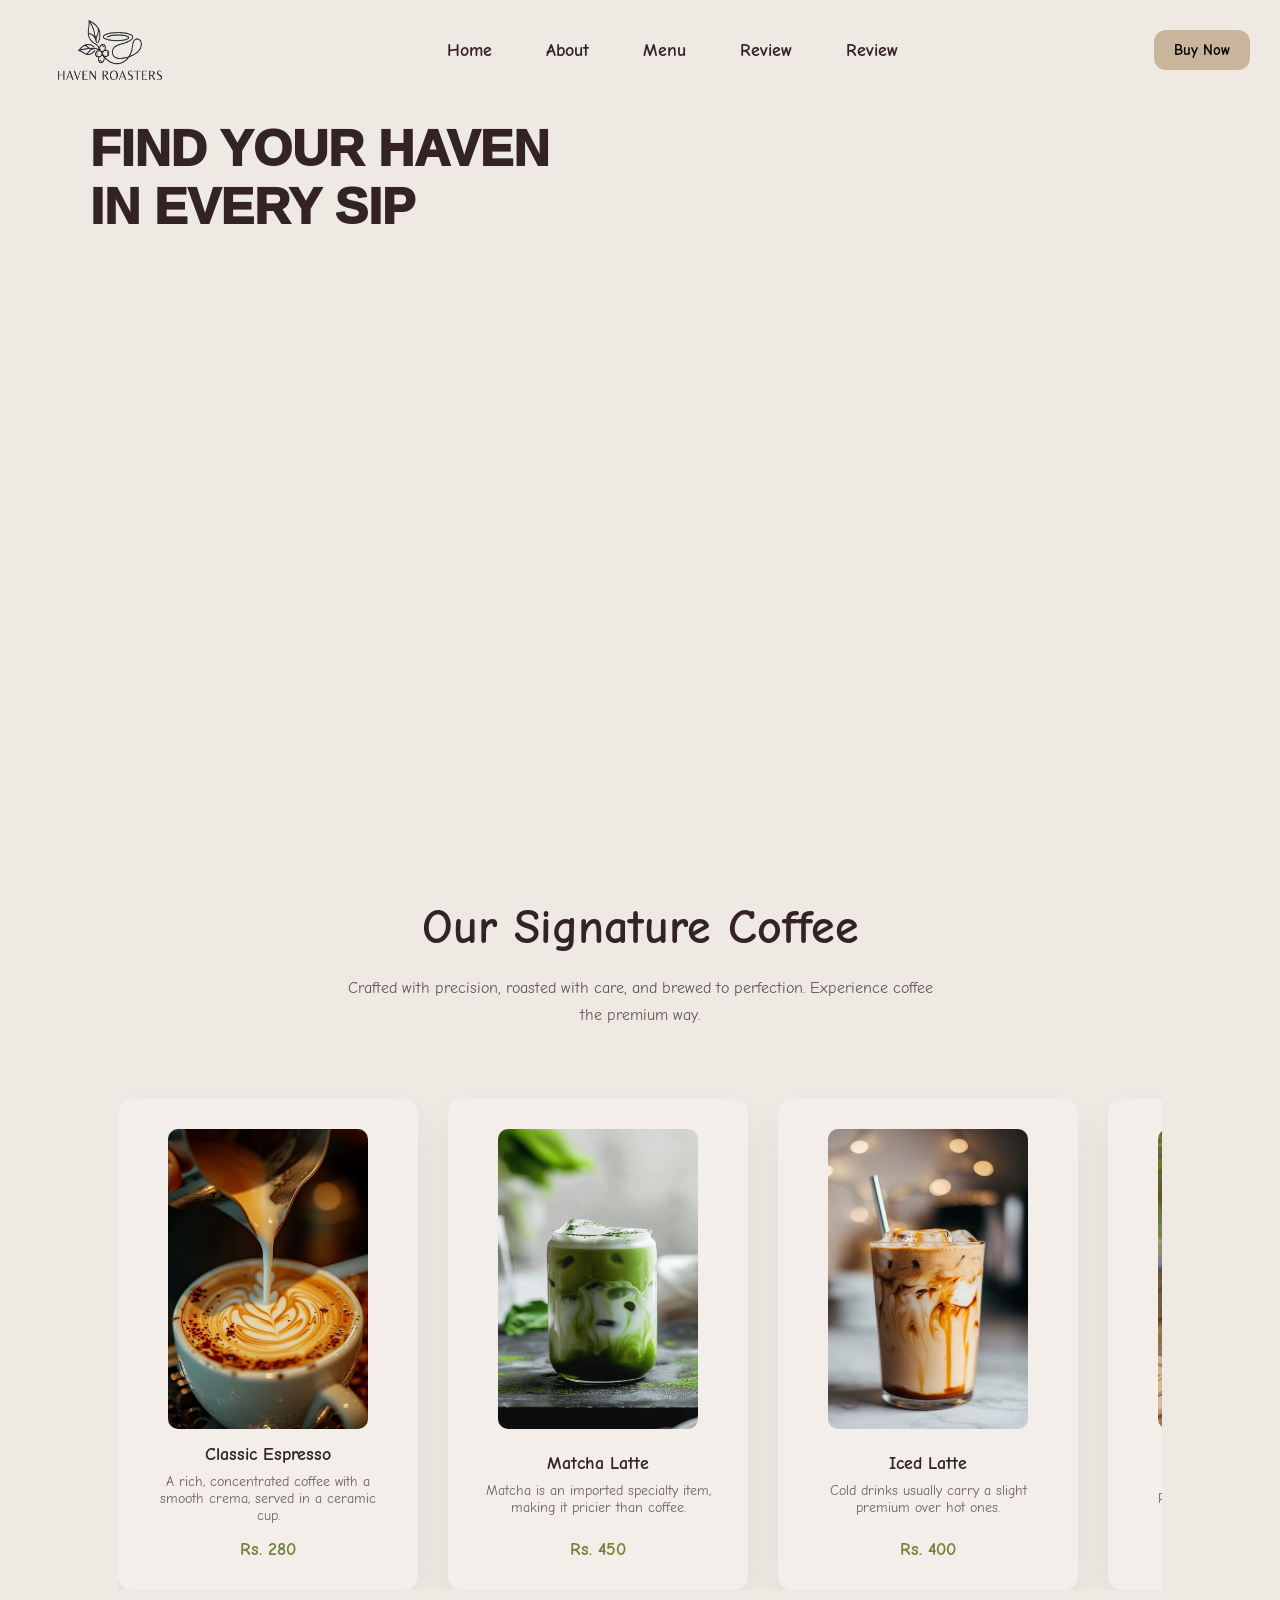
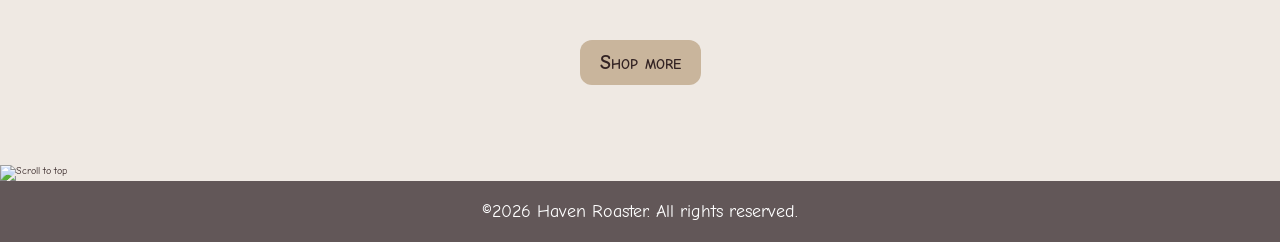
==== index.html @ 4657617d "changed" ====
<!doctype html>
<html lang="en">
  <head>
    <meta charset="UTF-8" />
    <meta name="viewport" content="width=device-width, initial-scale=1.0" />
    <title>Coffee</title>
    <link rel="icon" href="./assects/logo.png" type="image/x-icon" />
    <link rel="stylesheet" href="style.css" />
    <link rel="preconnect" href="https://fonts.googleapis.com" />
    <link rel="preconnect" href="https://fonts.gstatic.com" crossorigin />
    <link
      href="https://fonts.googleapis.com/css2?family=Comic+Neue:ital,wght@0,300;0,400;0,700;1,300;1,400;1,700&display=swap"
      rel="stylesheet"
    />
  </head>
  <body>
    <header>
      <nav class="nav-bar">
        <img
          src="./assects/logo-removebg-preview.png"
          alt="coffee"
          width="160px"
          height="100px"
          class="logo"
        />
        <div class="nav-items">
          <img src="./assects/close.png" width="20px" class="close" />
          <ul class="nav-item">
            <li><a href="#section-1">Home</a></li>
            <li><a href="#section-2">About</a></li>
            <li><a href="#section-3">Menu</a></li>
            <li><a href="#section-4">Review</a></li>
            <li><a href="#section-4">Review</a></li>
          </ul>
        </div>

        <img src="./assects/more.png" width="20px" class="ham" />
        <button class="book-now">Buy Now</button>
      </nav>  
    </header>
    <main>
      <section class="Hero" id="section-1">
        <div class="section-1-main">
          <div class="text">
            <p class="hero-text">FIND YOUR HAVEN</p>
            <p class="hero-text">IN EVERY SIP</p>
            <span></span>
          </div>
          <img
            class="image"
            src="./assects/Gemini_Generated_Image_3v888x3v888x3v88-removebg-preview.png"
            alt=""
          />
        </div>

        <div class="container">
          <div class="card">
            <h2 class="title">Registration</h2>
            <br />
            <form>
              <input
                type="text"
                placeholder="Enter your display name"
                class="input"
              />
              <input
                type="email"
                placeholder="Enter your email"
                class="input"
              />
              <input
                type="password"
                placeholder="Create password"
                class="input"
              />
              <input
                type="password"
                placeholder="Confirm password"
                class="input"
              />

              <label class="checkbox">
                <input type="checkbox" />
                <span>I accept all terms & conditions</span>
              </label>

              <button type="submit">Register Now</button>
            </form>
            <p class="login-text">Already have an account?</p>
            <br />
            <button type="button" class="login">Login now</button>
          </div>
          <div class="second-card">
            <h2 class="title">Login Form</h2>
            <br />
            <form>
              <input
                type="text"
                placeholder="Enter your email or User name "
                class="input"
              />
              <input type="password" placeholder="password" class="input" />
              <button type="submit" class="second-login">Login now</button>
            </form>
          </div>
        </div>
      </section>
      <section class="About" id="section-2">
        <div class="about-container"></div>
      </section>
      <section class="menu-section" id="section-3">
        <header class="menu-header">
          <h2>Our Signature Coffee</h2>
          <p>
            Crafted with precision, roasted with care, and brewed to perfection.
            Experience coffee the premium way.
          </p>
        </header>
        <div class="menu-carousel">
          <div class="menu-flex">
            <article class="menu-card">
              <img
                src="./assects/classic_expresso.jpg"
                alt=""
                class="Menu-photo"
              />
              <div class="menu-info">
                <h3>Classic Espresso</h3>
                <p>
                  A rich, concentrated coffee with a smooth crema, served in a
                  ceramic cup.
                </p>
              </div>
              <span class="price">Rs. 280</span>
            </article>
            <article class="menu-card">
              <img src="./assects/match_lattte.jpg" alt="" class="Menu-photo" />
              <div class="menu-info">
                <h3>Matcha Latte</h3>
                <p>
                  Matcha is an imported specialty item, making it pricier than
                  coffee.
                </p>
              </div>
              <span class="price">Rs. 450</span>
            </article>
            <article class="menu-card">
              <img src="./assects/iced_latte.jpg" alt="" class="Menu-photo" />
              <div class="menu-info">
                <h3>Iced Latte</h3>
                <p>Cold drinks usually carry a slight premium over hot ones.</p>
              </div>
              <span class="price">Rs. 400</span>
            </article>
            <article class="menu-card">
              <img src="./assects/nitrro.png" alt="" class="Menu-photo" />
              <div class="menu-info">
                <h3>Nitro Cold Brew</h3>
                <p>Rich, bold and perfectly balanced.</p>
              </div>
              <span class="price">Rs. 500</span>
            </article>
          </div>
          <div aria-hidden="true" class="menu-flex">
            <article class="menu-card">
              <img
                src="./assects/classic_expresso.jpg"
                alt=""
                class="Menu-photo"
              />
              <div class="menu-info">
                <h3>Classic Espresso</h3>
                <p>
                  A rich, concentrated coffee with a smooth crema, served in a
                  ceramic cup.
                </p>
              </div>
              <span class="price">Rs. 280</span>
            </article>
            <article class="menu-card">
              <img src="./assects/match_lattte.jpg" alt="" class="Menu-photo" />
              <div class="menu-info">
                <h3>Matcha Latte</h3>
                <p>
                  Matcha is an imported specialty item, making it pricier than
                  coffee.
                </p>
              </div>
              <span class="price">Rs. 450</span>
            </article>
            <article class="menu-card">
              <img src="./assects/iced_latte.jpg" alt="" class="Menu-photo" />
              <div class="menu-info">
                <h3>Iced Latte</h3>
                <p>Cold drinks usually carry a slight premium over hot ones.</p>
              </div>
              <span class="price">Rs. 400</span>
            </article>
            <article class="menu-card">
              <img src="./assects/nitrro.png" alt="" class="Menu-photo" />
              <div class="menu-info">
                <h3>Nitro Cold Brew</h3>
                <p>Rich, bold and perfectly balanced.</p>
              </div>
              <span class="price">Rs. 500</span>
            </article>
          </div>
        </div>
        <div class="menu-more-section">
          <button type="button">
            <a href="./menu.html" target="_blank">Shop more</a>
          </button>
        </div>
      </section>

      <section class="Review" id="section-4"></section>
    </main>
    <div class="scroll-to-top">
      <img src="./assects/arrow.png" alt="Scroll to top" />
    <footer>
      <p class="upto-date"></p>
    </footer>
    <!-- <div class="modal-root">  
        <div class="profile">
          <img src="./assects/user.png" alt="User_profile_picture" class="user_profile">
          <p class="User_id">Kshitiz Budha Magar</p>

        </div>

    </div> -->

    <script src="script.js"></script>
  </body>
</html>
---- style.css ----
:root {
  --primarybackground: #efe9e3;
  --secondaryElement: rgb(210, 180, 140);
  --natural: #708238;
  --typography: #332323;
  --button-background: #c9b59c;
  --button-color: black;
}

*,
*::after,
*::before {
  margin: 0;
  padding: 0;
  box-sizing: border-box;
  font-family: "Comic Neue", cursive;
}

html {
  font-size: 62.5%; /* 1rem = 10px */
  scroll-behavior: smooth;
}

body {
  background-color: var(--primarybackground);
  color: var(--typography);
}

.nav-bar {
  width: 100%;
  display: flex;
  position: fixed;
  top: 0;
  align-items: center;
  justify-content: space-between;
  padding: 0px clamp(2rem, 3vw, 3rem);
  z-index: 1000;
}

.nav-items {
  margin-right: 0;
  margin-left: 0;
}

.nav-item {
  display: flex;
  list-style: none;
  justify-content: space-evenly;
  gap: 5.4rem;
}

.nav-item a {
  color: var(--typography);
  text-decoration: none;
  font-size: large;
  font-weight: 600;
}

.nav-item a:hover {
  color: black;
}

.nav-bar button {
  padding: 1.1rem 2rem;
  border-radius: 12px;
  color: var(--button-color);
  background-color: var(--button-background);
  border-style: none;
  font-size: 1.5rem;
  font-weight: bolder;
  transition: transform 0.5s;
  cursor: pointer;
  &:hover {
    transform: scale(1.05);
  }
}

#section-1 {
  overflow: hidden;
  height: calc(100vh - 8rem);
  padding: 3rem;
  padding-top: 6rem;
}

.container {
  display: none;
  position: fixed;
  top: 0;
  left: 0;
  place-items: center;
  width: 100vw;
  height: 100vh;
  background: rgba(0, 0, 0, 0.4);
  backdrop-filter: blur(0.5rem);
  z-index: 2000;
}

.hidden {
  display: grid;
  animation: fadeIn 1s forwards;
}
.scrolled {
  background-color: #fbfafa45;
  box-shadow: 0 0.5rem 1rem rgba(0, 0, 0, 0.1);
}

@keyframes fadeIn {
  from {
    opacity: 0;
  }
  to {
    opacity: 1;
  }
}
.card,
.second-card {
  grid-area: 1 / 1;
  display: none;
  flex-direction: column;
  max-width: 42rem;
  min-width: 33rem;
  margin: auto;
  background: #fbfafa;
  padding: 3rem;
  border-radius: 1rem;
  box-shadow: 0 1rem 2.5rem rgba(0, 0, 0, 0.15);
}

.show {
  display: flex;
  animation: fadeIn 1s forwards;
}

.card form {
  display: flex;
  flex-direction: column;
}

form .input {
  width: 100%;
  padding: 1.4rem;
  margin-bottom: 1.5rem;
  border-radius: 0.6rem;
  border: 0.1rem solid #ccc;
  font-size: 1.4rem;
}

form .input:focus {
  outline: none;
  border-color: #0e3ecd;
}

.checkbox {
  display: flex;
  align-items: center;
  font-size: 1.4rem;
  margin-bottom: 2rem;
}

.card button {
  width: 100%;
  padding: 1.4rem;
  background: var(--button-background);
  color: var(--typography);
  border: none;
  font-weight: 800;
  border-radius: 0.6rem;
  font-size: large;
  cursor: pointer;
}

.second-login {
  width: 15rem;
  height: 4rem;
  border-radius: 0.5rem;
  background-color: var(--button-background);
  font-size: medium;
  font-weight: bold;
  border-style: none;
  display: flex;
  justify-content: center;
  align-items: center;
  cursor: pointer;
  margin: auto;
}

h2 {
  text-align: center;
  font-size: large;
}

.login-text {
  margin-top: 2rem;
  text-align: center;
  font-size: 1.4rem;
}

button:hover {
  background: #b69f83;
}

.close,
.ham {
  display: none;
}

.section-1-main {
  display: flex;
  justify-content: space-between;
  padding: clamp(2rem, 6vw, 6rem);
}

.hero-text {
  font-size: clamp(3rem, 8vw, 5rem);
  font-weight: 1000;
  font-family: Arial, Helvetica, sans-serif;
  color: var(--typography);
}

.image {
  filter: drop-shadow(0.4rem 0.4rem 0.5rem rgba(0, 0, 0, 0.5));
}

/* for mobile */

@media (max-width: 426px) {
  html {
    font-size: 50%;
  }
  .card,
  .second-card {
    min-width: 32rem;
  }

  .right-sidelogo button {
    width: 10rem;
    height: 3rem;
  }

  .nav-bar .logo {
    width: 10rem;
    height: 7rem;
  }
}

@media (max-width: 660px) {
  .nav-items {
    position: fixed;
    top: 0;
    right: -26rem;
    background-color: #aeaaaa;
    backdrop-filter: blur(1rem);
    height: 100vh;
    width: 25rem;
    transition: right 0.5s ease;
    z-index: 1000;
    box-shadow: -1rem 0 1rem rgba(0, 0, 0, 0.1);
    align-items: flex-start;
  }

  .nav-items.active {
    right: 0;
  }
  .nav-item {
    flex-direction: column;
    margin-top: 8rem;
    width: 100%;
  }

  .nav-item li {
    width: 100%;
    text-align: center;
  }

  .nav-item li:hover {
    background-color: #858181;
  }

  .nav-item a {
    display: flex;
    width: 100%;
    height: 5rem;
    justify-content: center;
    align-items: center;
  }

  .ham {
    display: block;
    cursor: pointer;
  }

  .close {
    display: block;
    cursor: pointer;
    position: absolute;
    top: 2.5rem;
    right: 2.5rem;
    width: 2rem;
  }
}

.menu-section {
  padding: 8rem clamp(2rem, 6vw, 6rem);
}

.menu-header {
  text-align: center;
  max-width: 60rem;
  margin: 0 auto 6rem auto;
}

.menu-header h2 {
  font-size: clamp(3rem, 5vw, 4.8rem);
  color: var(--typography);
  margin-bottom: 2rem;
}

.menu-header p {
  font-size: 1.6rem;
  line-height: 1.7;
  opacity: 0.75;
}
.menu-carousel {
  position: relative;
  overflow-x: auto;
  display: flex;
  position: relative;
  margin: 50px auto;
  width: 90%;
  padding: 1rem 0 0 0;
  &::-webkit-scrollbar {
    display: none;
  }
}
.menu-carousel:has(.menu-card:hover) .menu-flex {
  animation-play-state: paused;
}
.menu-flex {
  display: flex;
  animation: menuCardAnimation 7s linear infinite;
  justify-content: center;
  gap: 3rem;
  padding-right: 3rem;
}

.menu-card {
  background: #fbfafa45;
  padding: 3rem;
  max-width: 300px;
  min-width: 300px;
  border-radius: 14px;
  display: flex;
  flex: 0 0 auto;
  flex-direction: column;
  justify-content: space-between;
  align-items: center;
  transition: all 0.3s ease;
  box-shadow: 0 15px 35px rgba(0, 0, 0, 0.06);
}
.Menu-photo {
  width: 200px;
  max-height: 300px;
  border-radius: 10px;
  margin-bottom: 1.5rem;
}

.menu-card:hover {
  transform: translateY(-10px);
  box-shadow: 0 22px 45px rgba(0, 0, 0, 0.08);
}

@keyframes menuCardAnimation {
  from {
    transform: translate(0);
  }
  to {
    transform: translate(-100%);
  }
}
@media (max-width: 660px) {
  .menu-carousel {
    width: 100%;
    padding: 1rem;
  }
  .menu-flex {
    gap: 1.5rem;
    padding-right: 1.5rem;
  }
  .menu-card {
    max-width: 250px;
    min-width: 250px;
    padding: 2rem;
  }
}

.menu-info {
  text-align: center;
}
.menu-info h3 {
  font-size: 1.8rem;
  margin-bottom: 0.8rem;
}
.menu-info p {
  font-size: 1.4rem;
  opacity: 0.7;
  padding-bottom: 1.5rem;
}

.price {
  font-size: 1.8rem;
  font-weight: 700;
  color: var(--natural);
}
.menu-more-section {
  display: flex;
  justify-content: center;
}
.menu-more-section button {
  padding: 1.1rem 2rem;
  border-radius: 12px;
  background-color: var(--button-background);
  border-style: none;
  transition: transform 0.5s;
  cursor: pointer;
  &:hover {
    transform: scale(1.05);
  }
}
.menu-more-section button a {
  text-decoration: none;
  font-size: 2rem;
  font-variant: small-caps;
  font-weight: 900;
  color: var(--typography);
}

.profile {
  position: fixed;
  z-index: 2000;
  top: 0;
  right: 0;
  background-color: #aeaaaa;
  height: 100%;
  width: 200px;
}
.user_profile {
  width: 100px;
  height: 50px;
}
footer {
  background-color: #3e3133c9;
  padding: 2rem;
  text-align: center;
  color: white;
}
footer p {
  font-size: 1.8rem;
}
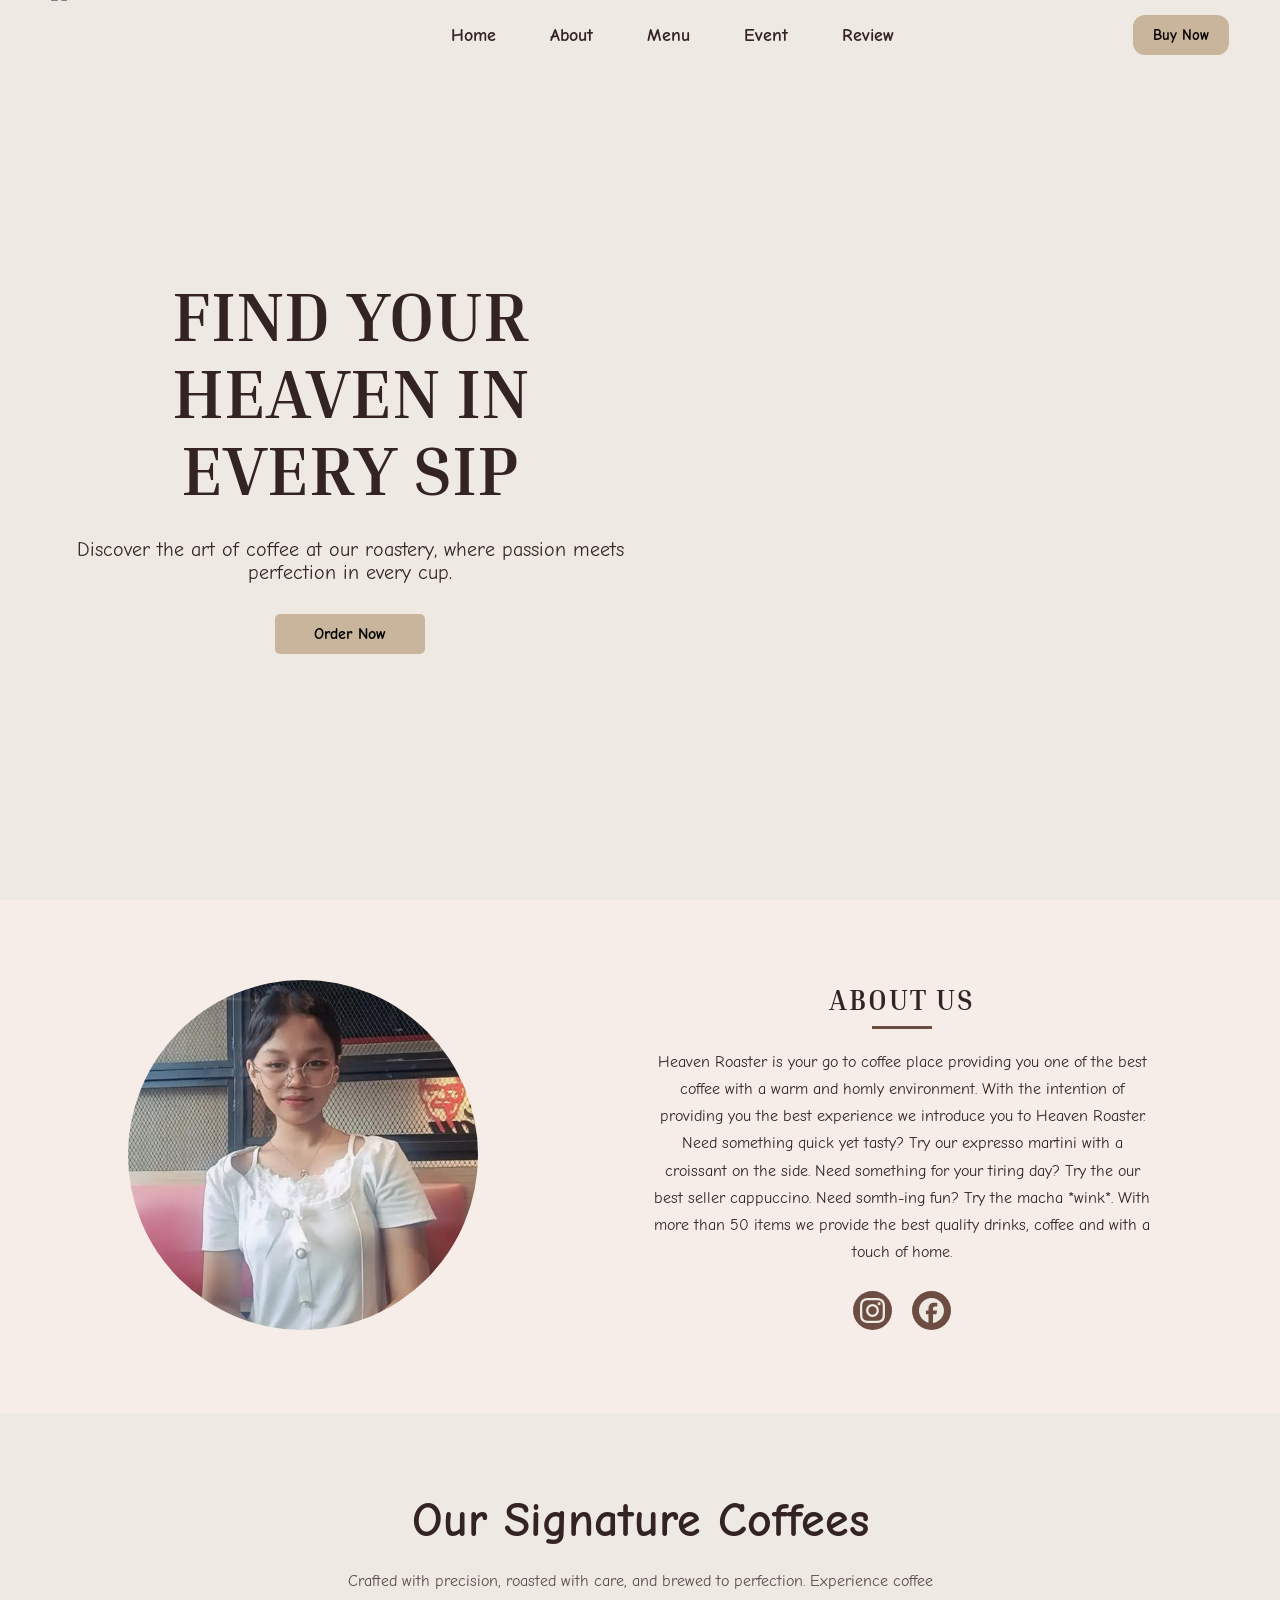
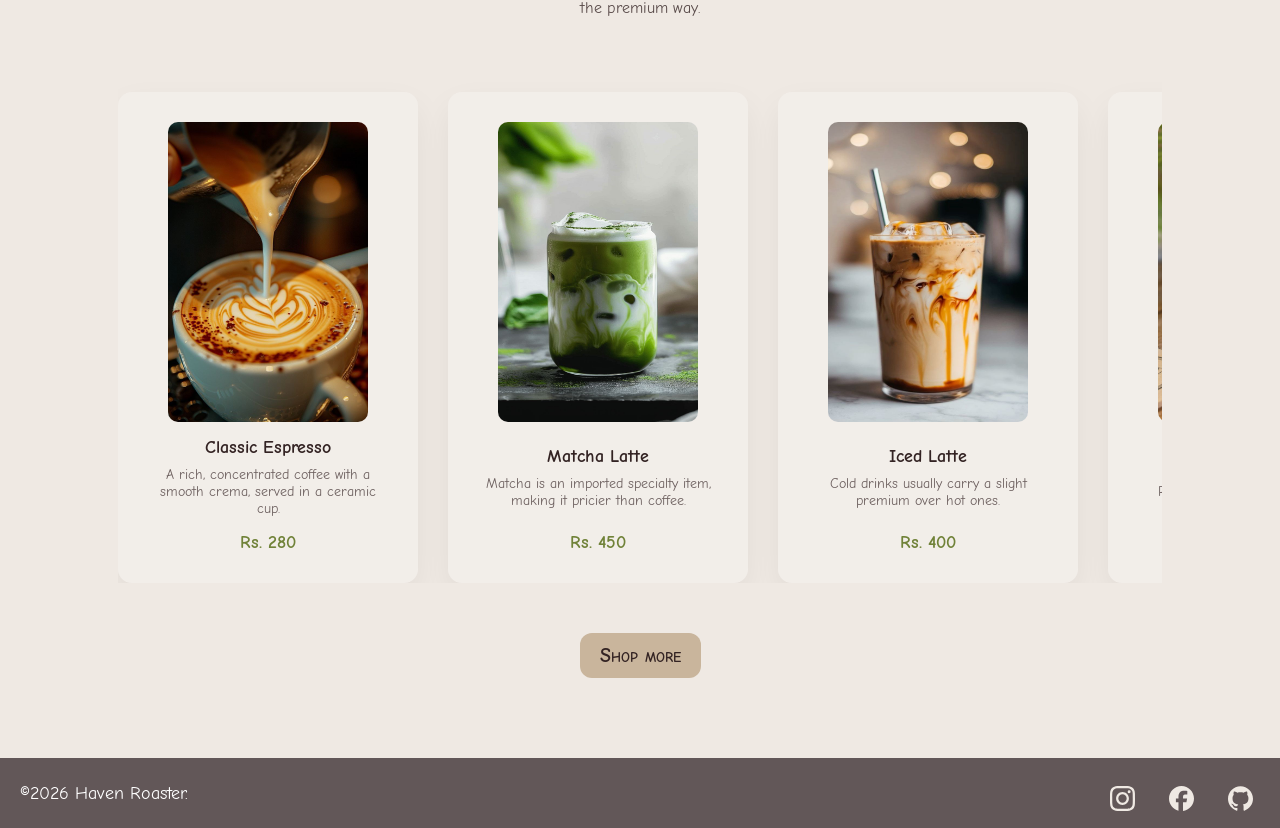
==== commit 8d62e626: "add about section" ====
--- a/index.html
+++ b/index.html
@@ -12,12 +12,18 @@
       href="https://fonts.googleapis.com/css2?family=Comic+Neue:ital,wght@0,300;0,400;0,700;1,300;1,400;1,700&display=swap"
       rel="stylesheet"
     />
+    <link rel="preconnect" href="https://fonts.googleapis.com" />
+    <link rel="preconnect" href="https://fonts.gstatic.com" crossorigin />
+    <link
+      href="https://fonts.googleapis.com/css2?family=Inria+Serif:ital,wght@0,300;0,400;0,700;1,300;1,400;1,700&display=swap"
+      rel="stylesheet"
+    />
   </head>
   <body>
     <header>
       <nav class="nav-bar">
         <img
-          src="./assects/logo-removebg-preview.png"
+          src="./assects/logobackgroundremove.png"
           alt="coffee"
           width="160px"
           height="100px"
@@ -29,88 +35,100 @@
             <li><a href="#section-1">Home</a></li>
             <li><a href="#section-2">About</a></li>
             <li><a href="#section-3">Menu</a></li>
-            <li><a href="#section-4">Review</a></li>
-            <li><a href="#section-4">Review</a></li>
+            <li><a href="#section-4">Event</a></li>
+            <li><a href="#section-5">Review</a></li>
           </ul>
         </div>
 
         <img src="./assects/more.png" width="20px" class="ham" />
         <button class="book-now">Buy Now</button>
-      </nav>  
+      </nav>
     </header>
     <main>
       <section class="Hero" id="section-1">
-        <div class="section-1-main">
-          <div class="text">
-            <p class="hero-text">FIND YOUR HAVEN</p>
-            <p class="hero-text">IN EVERY SIP</p>
-            <span></span>
-          </div>
+        <div class="text">
+          <h1 class="hero-text">FIND YOUR HEAVEN IN EVERY SIP</h1>
+          <span class="sub-text">
+            Discover the art of coffee at our roastery, where passion meets
+            perfection in every cup.
+          </span>
+          <button class="shop-now">Order Now</button>
+        </div>
+        <div class="images">
           <img
             class="image"
-            src="./assects/Gemini_Generated_Image_3v888x3v888x3v88-removebg-preview.png"
+            src="./assects/signature...-removebg-preview.png"
             alt=""
           />
         </div>
-
-        <div class="container">
-          <div class="card">
-            <h2 class="title">Registration</h2>
-            <br />
-            <form>
-              <input
-                type="text"
-                placeholder="Enter your display name"
-                class="input"
-              />
-              <input
-                type="email"
-                placeholder="Enter your email"
-                class="input"
-              />
-              <input
-                type="password"
-                placeholder="Create password"
-                class="input"
-              />
-              <input
-                type="password"
-                placeholder="Confirm password"
-                class="input"
-              />
-
-              <label class="checkbox">
-                <input type="checkbox" />
-                <span>I accept all terms & conditions</span>
-              </label>
-
-              <button type="submit">Register Now</button>
-            </form>
-            <p class="login-text">Already have an account?</p>
-            <br />
-            <button type="button" class="login">Login now</button>
-          </div>
-          <div class="second-card">
-            <h2 class="title">Login Form</h2>
-            <br />
-            <form>
-              <input
-                type="text"
-                placeholder="Enter your email or User name "
-                class="input"
-              />
-              <input type="password" placeholder="password" class="input" />
-              <button type="submit" class="second-login">Login now</button>
-            </form>
-          </div>
-        </div>
       </section>
       <section class="About" id="section-2">
-        <div class="about-container"></div>
+        <div class="about-container">
+          <div class="about-image">
+            <img src="assects/ceo.jpg" alt="People enjoying coffee" />
+          </div>
+
+          <div class="about-content">
+            <h2>ABOUT US</h2>
+            <span class="underline"></span>
+
+            <p>
+              Heaven Roaster is your go to coffee place providing you one of the
+              best coffee with a warm and homly environment. With the intention
+              of providing you the best experience we introduce you to Heaven
+              Roaster. Need something quick yet tasty? Try our expresso martini
+              with a croissant on the side. Need something for your tiring day?
+              Try the our best seller cappuccino. Need somth-ing fun? Try the
+              macha *wink*. With more than 50 items we provide the best quality
+              drinks, coffee and with a touch of home.
+            </p>
+
+            <div class="social-icons">
+              <a
+                class="social-tag"
+                href="https://www.instagram.com/_http.suni/"
+                target="_blank"
+                style="--svg-color: #fd1d1d"
+                data-tooltip="Instagram"
+              >
+                <svg
+                  class="social-svg"
+                  role="img"
+                  viewBox="0 0 24 24"
+                  xmlns="http://www.w3.org/2000/svg"
+                >
+                  <title>Instagram</title>
+                  <path
+                    d="M7.0301.084c-1.2768.0602-2.1487.264-2.911.5634-.7888.3075-1.4575.72-2.1228 1.3877-.6652.6677-1.075 1.3368-1.3802 2.127-.2954.7638-.4956 1.6365-.552 2.914-.0564 1.2775-.0689 1.6882-.0626 4.947.0062 3.2586.0206 3.6671.0825 4.9473.061 1.2765.264 2.1482.5635 2.9107.308.7889.72 1.4573 1.388 2.1228.6679.6655 1.3365 1.0743 2.1285 1.38.7632.295 1.6361.4961 2.9134.552 1.2773.056 1.6884.069 4.9462.0627 3.2578-.0062 3.668-.0207 4.9478-.0814 1.28-.0607 2.147-.2652 2.9098-.5633.7889-.3086 1.4578-.72 2.1228-1.3881.665-.6682 1.0745-1.3378 1.3795-2.1284.2957-.7632.4966-1.636.552-2.9124.056-1.2809.0692-1.6898.063-4.948-.0063-3.2583-.021-3.6668-.0817-4.9465-.0607-1.2797-.264-2.1487-.5633-2.9117-.3084-.7889-.72-1.4568-1.3876-2.1228C21.2982 1.33 20.628.9208 19.8378.6165 19.074.321 18.2017.1197 16.9244.0645 15.6471.0093 15.236-.005 11.977.0014 8.718.0076 8.31.0215 7.0301.0839m.1402 21.6932c-1.17-.0509-1.8053-.2453-2.2287-.408-.5606-.216-.96-.4771-1.3819-.895-.422-.4178-.6811-.8186-.9-1.378-.1644-.4234-.3624-1.058-.4171-2.228-.0595-1.2645-.072-1.6442-.079-4.848-.007-3.2037.0053-3.583.0607-4.848.05-1.169.2456-1.805.408-2.2282.216-.5613.4762-.96.895-1.3816.4188-.4217.8184-.6814 1.3783-.9003.423-.1651 1.0575-.3614 2.227-.4171 1.2655-.06 1.6447-.072 4.848-.079 3.2033-.007 3.5835.005 4.8495.0608 1.169.0508 1.8053.2445 2.228.408.5608.216.96.4754 1.3816.895.4217.4194.6816.8176.9005 1.3787.1653.4217.3617 1.056.4169 2.2263.0602 1.2655.0739 1.645.0796 4.848.0058 3.203-.0055 3.5834-.061 4.848-.051 1.17-.245 1.8055-.408 2.2294-.216.5604-.4763.96-.8954 1.3814-.419.4215-.8181.6811-1.3783.9-.4224.1649-1.0577.3617-2.2262.4174-1.2656.0595-1.6448.072-4.8493.079-3.2045.007-3.5825-.006-4.848-.0608M16.953 5.5864A1.44 1.44 0 1 0 18.39 4.144a1.44 1.44 0 0 0-1.437 1.4424M5.8385 12.012c.0067 3.4032 2.7706 6.1557 6.173 6.1493 3.4026-.0065 6.157-2.7701 6.1506-6.1733-.0065-3.4032-2.771-6.1565-6.174-6.1498-3.403.0067-6.156 2.771-6.1496 6.1738M8 12.0077a4 4 0 1 1 4.008 3.9921A3.9996 3.9996 0 0 1 8 12.0077"
+                  />
+                </svg>
+              </a>
+              <a
+                class="social-tag"
+                href="https://www.facebook.com/romit.pantha/"
+                target="_blank"
+                style="--svg-color: #1877f2"
+                data-tooltip="Facebook"
+              >
+                <svg
+                  class="social-svg"
+                  role="img"
+                  viewBox="0 0 24 24"
+                  xmlns="http://www.w3.org/2000/svg"
+                >
+                  <title>Facebook</title>
+                  <path
+                    d="M9.101 23.691v-7.98H6.627v-3.667h2.474v-1.58c0-4.085 1.848-5.978 5.858-5.978.401 0 .955.042 1.468.103a8.68 8.68 0 0 1 1.141.195v3.325a8.623 8.623 0 0 0-.653-.036 26.805 26.805 0 0 0-.733-.009c-.707 0-1.259.096-1.675.309a1.686 1.686 0 0 0-.679.622c-.258.42-.374.995-.374 1.752v1.297h3.919l-.386 2.103-.287 1.564h-3.246v8.245C19.396 23.238 24 18.179 24 12.044c0-6.627-5.373-12-12-12s-12 5.373-12 12c0 5.628 3.874 10.35 9.101 11.647Z"
+                  />
+                </svg>
+              </a>
+            </div>
+          </div>
+        </div>
       </section>
       <section class="menu-section" id="section-3">
         <header class="menu-header">
-          <h2>Our Signature Coffee</h2>
+          <h2>Our Signature Coffees</h2>
           <p>
             Crafted with precision, roasted with care, and brewed to perfection.
             Experience coffee the premium way.
@@ -160,6 +178,20 @@
               </div>
               <span class="price">Rs. 500</span>
             </article>
+            <article class="menu-card">
+              <img
+                src="./assects/Hazelnut_Latte.jpg"
+                alt=""
+                class="Menu-photo"
+              />
+              <div class="menu-info">
+                <h3>Hazelnut Latte</h3>
+                <p>
+                  A creamy and indulgent coffee drink with a hint of hazelnut.
+                </p>
+              </div>
+              <span class="price">Rs. 320</span>
+            </article>
           </div>
           <div aria-hidden="true" class="menu-flex">
             <article class="menu-card">
@@ -204,31 +236,222 @@
               </div>
               <span class="price">Rs. 500</span>
             </article>
+            <article class="menu-card">
+              <img
+                src="./assects/Hazelnut_Latte.jpg"
+                alt=""
+                class="Menu-photo"
+              />
+              <div class="menu-info">
+                <h3>Hazelnut Latte</h3>
+                <p>
+                  A creamy and indulgent coffee drink with a hint of hazelnut.
+                </p>
+              </div>
+              <span class="price">Rs. 320</span>
+            </article>
           </div>
         </div>
         <div class="menu-more-section">
-          <button type="button">
-            <a href="./menu.html" target="_blank">Shop more</a>
-          </button>
+          <a href="./menu.html" target="_blank">Shop more</a>
         </div>
       </section>
-
-      <section class="Review" id="section-4"></section>
+      <section class="Event" id="section-4"></section>
+      <!-- <section class="Review" id="section-5">
+        <div class="review-left">
+          <div class="review-text">
+            <p>What Our Customers Say About Us</p>
+          </div>
+        </div>
+        <div class="review-right">
+          <div class="review-card">
+            <img src="./assects/user1.jpg" alt="" class="review-photo" />
+            <div class="review-info">
+              <p class="review-name" style="grid-area: name;">John Rai</p>
+              <p class="review-date" style="grid-area: date;">Review Date: Mar 2026</p>
+              <p class="review-comment" style="grid-area: comment;">
+                "The best coffee I've ever had! The aroma and flavor are
+                exceptional. Highly recommend!"
+              </p>
+            </div>
+          </div>
+          <div class="review-card">
+            <img src="./assects/user2.jpg" alt="" class="review-photo" />
+            <div class="review-info">
+              <p class="review-name" style="grid-area: name;">Daniel Rai</p>
+              <p class="review-date" style="grid-area: date;">Review Date: Mar 2026</p>
+              <p class="review-comment" style="grid-area: comment;">
+                "A cozy atmosphere and delicious coffee. The staff is friendly and
+                the service is top-notch."
+              </p>
+            </div>
+          </div>
+          <div class="review-card">
+            <img src="./assects/Americano.jpg" alt="" class="review-photo" />
+            <div class="review-info">
+              <p class="review-name" style="grid-area: name;">Spandan Rai</p>
+              <p class="review-date" style="grid-area: date;">Review Date: Mar 2026</p>
+              <p class="review-comment" style="grid-area: comment;">
+                "I love their specialty drinks! The Matcha Latte is my absolute
+                favorite. Can't wait to try more!"
+              </p>
+            </div>
+          </div>
+          <div class="review-card">
+            <img src="./assects/user4.jpg" alt="" class="review-photo" />
+            <div class="review-info">
+              <p class="review-name" style="grid-area: name;">Satyarth Rai</p>
+              <p class="review-date" style="grid-area: date;">Review Date: Mar 2026</p>
+              <p class="review-comment" style="grid-area: comment;">
+                "The quality of their coffee is unmatched. Every cup is a
+                delightful experience. Highly recommend to all coffee lovers!"
+              </p>
+            </div>
+          </div>
+          <div class="review-card">
+            <img src="./assects/user4.jpg" alt="" class="review-photo" />
+            <div class="review-info">
+              <p class="review-name" style="grid-area: name;">Satyarth Rai</p>
+              <p class="review-date" style="grid-area: date;">Review Date: Mar 2026</p>
+              <p class="review-comment" style="grid-area: comment;">
+                "The quality of their coffee is unmatched. Every cup is a
+                delightful experience. Highly recommend to all coffee lovers!"
+              </p>
+            </div>
+          </div>
+          <div class="review-card">
+            <img src="./assects/user4.jpg" alt="" class="review-photo" />
+            <div class="review-info">
+              <p class="review-name" style="grid-area: name;">Satyarth Rai</p>
+              <p class="review-date" style="grid-area: date;">Review Date: Mar 2026</p>
+              <p class="review-comment" style="grid-area: comment;">
+                "The quality of their coffee is unmatched. Every cup is a
+                delightful experience. Highly recommend to all coffee lovers!"
+              </p>
+            </div>
+          </div>
+        </div>
+      </section> -->
     </main>
     <div class="scroll-to-top">
-      <img src="./assects/arrow.png" alt="Scroll to top" />
+      <img src="./assects/up-arrow.png" alt="Scroll to top" />
+    </div>
     <footer>
       <p class="upto-date"></p>
+      <div class="social-media">
+        <a
+          class="social-tag"
+          href="https://www.instagram.com/kshitizbudhamagar/"
+          target="_blank"
+          style="--svg-color: #fd1d1d"
+          data-tooltip="Instagram"
+        >
+          <svg
+            role="img"
+            viewBox="0 0 24 24"
+            xmlns="http://www.w3.org/2000/svg"
+          >
+            <title>Instagram</title>
+            <path
+              d="M7.0301.084c-1.2768.0602-2.1487.264-2.911.5634-.7888.3075-1.4575.72-2.1228 1.3877-.6652.6677-1.075 1.3368-1.3802 2.127-.2954.7638-.4956 1.6365-.552 2.914-.0564 1.2775-.0689 1.6882-.0626 4.947.0062 3.2586.0206 3.6671.0825 4.9473.061 1.2765.264 2.1482.5635 2.9107.308.7889.72 1.4573 1.388 2.1228.6679.6655 1.3365 1.0743 2.1285 1.38.7632.295 1.6361.4961 2.9134.552 1.2773.056 1.6884.069 4.9462.0627 3.2578-.0062 3.668-.0207 4.9478-.0814 1.28-.0607 2.147-.2652 2.9098-.5633.7889-.3086 1.4578-.72 2.1228-1.3881.665-.6682 1.0745-1.3378 1.3795-2.1284.2957-.7632.4966-1.636.552-2.9124.056-1.2809.0692-1.6898.063-4.948-.0063-3.2583-.021-3.6668-.0817-4.9465-.0607-1.2797-.264-2.1487-.5633-2.9117-.3084-.7889-.72-1.4568-1.3876-2.1228C21.2982 1.33 20.628.9208 19.8378.6165 19.074.321 18.2017.1197 16.9244.0645 15.6471.0093 15.236-.005 11.977.0014 8.718.0076 8.31.0215 7.0301.0839m.1402 21.6932c-1.17-.0509-1.8053-.2453-2.2287-.408-.5606-.216-.96-.4771-1.3819-.895-.422-.4178-.6811-.8186-.9-1.378-.1644-.4234-.3624-1.058-.4171-2.228-.0595-1.2645-.072-1.6442-.079-4.848-.007-3.2037.0053-3.583.0607-4.848.05-1.169.2456-1.805.408-2.2282.216-.5613.4762-.96.895-1.3816.4188-.4217.8184-.6814 1.3783-.9003.423-.1651 1.0575-.3614 2.227-.4171 1.2655-.06 1.6447-.072 4.848-.079 3.2033-.007 3.5835.005 4.8495.0608 1.169.0508 1.8053.2445 2.228.408.5608.216.96.4754 1.3816.895.4217.4194.6816.8176.9005 1.3787.1653.4217.3617 1.056.4169 2.2263.0602 1.2655.0739 1.645.0796 4.848.0058 3.203-.0055 3.5834-.061 4.848-.051 1.17-.245 1.8055-.408 2.2294-.216.5604-.4763.96-.8954 1.3814-.419.4215-.8181.6811-1.3783.9-.4224.1649-1.0577.3617-2.2262.4174-1.2656.0595-1.6448.072-4.8493.079-3.2045.007-3.5825-.006-4.848-.0608M16.953 5.5864A1.44 1.44 0 1 0 18.39 4.144a1.44 1.44 0 0 0-1.437 1.4424M5.8385 12.012c.0067 3.4032 2.7706 6.1557 6.173 6.1493 3.4026-.0065 6.157-2.7701 6.1506-6.1733-.0065-3.4032-2.771-6.1565-6.174-6.1498-3.403.0067-6.156 2.771-6.1496 6.1738M8 12.0077a4 4 0 1 1 4.008 3.9921A3.9996 3.9996 0 0 1 8 12.0077"
+            />
+          </svg>
+        </a>
+        <a
+          class="social-tag"
+          href="https://www.facebook.com/kshitiz.budha.magar.2025/"
+          target="_blank"
+          style="--svg-color: #1877f2"
+          data-tooltip="Facebook"
+        >
+          <svg
+            role="img"
+            viewBox="0 0 24 24"
+            xmlns="http://www.w3.org/2000/svg"
+          >
+            <title>Facebook</title>
+            <path
+              d="M9.101 23.691v-7.98H6.627v-3.667h2.474v-1.58c0-4.085 1.848-5.978 5.858-5.978.401 0 .955.042 1.468.103a8.68 8.68 0 0 1 1.141.195v3.325a8.623 8.623 0 0 0-.653-.036 26.805 26.805 0 0 0-.733-.009c-.707 0-1.259.096-1.675.309a1.686 1.686 0 0 0-.679.622c-.258.42-.374.995-.374 1.752v1.297h3.919l-.386 2.103-.287 1.564h-3.246v8.245C19.396 23.238 24 18.179 24 12.044c0-6.627-5.373-12-12-12s-12 5.373-12 12c0 5.628 3.874 10.35 9.101 11.647Z"
+            />
+          </svg>
+        </a>
+        <a
+          class="social-tag"
+          href="https://github.com/XItizmgr"
+          target="_blank"
+          style="--svg-color: #181717"
+          data-tooltip="GitHub"
+        >
+          <svg
+            role="img"
+            viewBox="0 0 24 24"
+            xmlns="http://www.w3.org/2000/svg"
+          >
+            <title>GitHub</title>
+            <path
+              d="M12 .297c-6.63 0-12 5.373-12 12 0 5.303 3.438 9.8 8.205 11.385.6.113.82-.258.82-.577 0-.285-.01-1.04-.015-2.04-3.338.724-4.042-1.61-4.042-1.61C4.422 18.07 3.633 17.7 3.633 17.7c-1.087-.744.084-.729.084-.729 1.205.084 1.838 1.236 1.838 1.236 1.07 1.835 2.809 1.305 3.495.998.108-.776.417-1.305.76-1.605-2.665-.3-5.466-1.332-5.466-5.93 0-1.31.465-2.38 1.235-3.22-.135-.303-.54-1.523.105-3.176 0 0 1.005-.322 3.3 1.23.96-.267 1.98-.399 3-.405 1.02.006 2.04.138 3 .405 2.28-1.552 3.285-1.23 3.285-1.23.645 1.653.24 2.873.12 3.176.765.84 1.23 1.91 1.23 3.22 0 4.61-2.805 5.625-5.475 5.92.42.36.81 1.096.81 2.22 0 1.606-.015 2.896-.015 3.286 0 .315.21.69.825.57C20.565 22.092 24 17.592 24 12.297c0-6.627-5.373-12-12-12"
+            />
+          </svg>
+        </a>
+      </div>
     </footer>
-    <!-- <div class="modal-root">  
-        <div class="profile">
-          <img src="./assects/user.png" alt="User_profile_picture" class="user_profile">
-          <p class="User_id">Kshitiz Budha Magar</p>
-
-        </div>
-
-    </div> -->
-
+    <div class="overlay">
+      <div class="container">
+        <div class="card">
+          <h2 class="title">Registration</h2>
+          <br />
+          <form>
+            <input
+              type="text"
+              placeholder="Enter your display name"
+              class="input"
+              id="user-name"
+            />
+            <input
+              type="email"
+              placeholder="Enter your email"
+              class="input"
+              id="email"
+            />
+            <input
+              type="password"
+              placeholder="Create password"
+              class="input"
+              id="password"
+            />
+            <input
+              type="password"
+              placeholder="Confirm password"
+              class="input"
+              id="confirm-password"
+            />
+
+            <label class="checkbox">
+              <input type="checkbox" class="Checking" />
+              <span>I accept all terms & conditions</span>
+            </label>
+
+            <button type="submit" class="Register">Register Now</button>
+          </form>
+          <p class="login-text">Already have an account?</p>
+          <br />
+          <button type="button" class="login">Login now</button>
+        </div>
+        <div class="second-card">
+          <h2 class="title">Login Form</h2>
+          <br />
+          <form>
+            <input
+              type="text"
+              placeholder="Enter your email or User name "
+              class="login-input"
+            />
+            <input type="password" placeholder="password" class="login-input" />
+            <button type="submit" class="second-login">Login now</button>
+          </form>
+        </div>
+      </div>
+    </div>
     <script src="script.js"></script>
   </body>
 </html>
--- a/style.css
+++ b/style.css
@@ -17,8 +17,8 @@
 }
 
 html {
-  font-size: 62.5%; /* 1rem = 10px */
-  scroll-behavior: smooth;
+  font-size: 62.5%;
+  scroll-behavior: smooth !important;
 }
 
 body {
@@ -28,12 +28,15 @@
 
 .nav-bar {
   width: 100%;
+  height: 7rem;
   display: flex;
   position: fixed;
   top: 0;
   align-items: center;
   justify-content: space-between;
-  padding: 0px clamp(2rem, 3vw, 3rem);
+  padding: 0 clamp(2rem, 4vw, 6rem);
+  backdrop-filter: blur(10px);
+  background-color: var(--primarybackground);
   z-index: 1000;
 }
 
@@ -51,15 +54,32 @@
 
 .nav-item a {
   color: var(--typography);
-  text-decoration: none;
+  position: relative;
   font-size: large;
   font-weight: 600;
+  transition: 0.3s ease;
+  text-decoration: none;
+}
+.nav-item a::after {
+  content: "";
+  position: absolute;
+  width: 100%;
+  height: 2px;
+  background-color: var(--typography);
+  left: 0;
+  bottom: -4px;
+  transform: scaleX(0);
+  transform-origin: center;
+  transition: transform 0.3s ease;
+}
+.nav-item a:hover::after {
+  transform: scaleX(1);
 }
 
 .nav-item a:hover {
   color: black;
-}
-
+  transition: all 0.3s ease;
+}
 .nav-bar button {
   padding: 1.1rem 2rem;
   border-radius: 12px;
@@ -74,14 +94,179 @@
     transform: scale(1.05);
   }
 }
-
+section {
+  /* min-height: 100vh; */
+  scroll-margin-top: 7rem;
+}
 #section-1 {
+  height: 100vh;
+  display: flex;
+  flex-direction: column;
+  padding: clamp(2rem, 6vw, 6rem);
+}
+.text {
+  display: flex;
+  flex-direction: column;
+  padding: 10rem 0 7rem 0;
+  gap: 3rem;
+}
+
+.hero-text {
+  font-size: clamp(4rem, 6vw, 7rem);
+  font-weight: 900;
+  line-height: 1.1;
+  font-family: "Inria Serif", serif;
+  color: var(--typography);
+  text-align: center;
+  animation: fadeup 1s ease-out forwards;
+}
+.sub-text {
+  font-size: clamp(1.4rem, 3vw, 2rem);
+  font-weight: 500;
+  color: var(--typography);
+  text-align: center;
+  animation: fadeup 1s ease-out forwards;
+}
+.shop-now {
+  width: 15rem;
+  height: 4rem;
+  border-radius: 0.5rem;
+  background-color: var(--button-background);
+  font-size: medium;
+  font-weight: bold;
+  border-style: none;
+  display: flex;
+  justify-content: center;
+  align-items: center;
+  cursor: pointer;
+  margin: auto;
+  animation: shopfadein 1s ease-out forwards;
+}
+@keyframes shopfadein {
+  from {
+    opacity: 0;
+    transform: translatex(-50px);
+  }
+  to {
+    opacity: 1;
+    transform: translatex(0);
+  }
+}
+.images {
+  position: relative;
+  width: 100%;
   overflow: hidden;
-  height: calc(100vh - 8rem);
-  padding: 3rem;
-  padding-top: 6rem;
-}
-
+  height: 100%;
+  animation: imagefadein 1s ease-out forwards;
+}
+.image {
+  filter: drop-shadow(-4rem 0.8rem 0.7rem rgba(0, 0, 0, 0.5));
+  width: 420px;
+  max-width: 800px;
+  height: auto;
+  position: absolute;
+  top: 50%;
+  left: 53%;
+  transform: translate(-50%, -50%);
+}
+
+/* For laptop screen */
+@media (min-width: 425px) {
+  #section-1 {
+    display: grid;
+    grid-template-columns: repeat(2, 1fr);
+    align-items: center;
+  }
+  .image {
+    width: 100%;
+    max-width: 650px;
+  }
+}
+
+@keyframes fadeup {
+  from {
+    opacity: 0;
+    transform: translateY(-20px);
+  }
+  to {
+    opacity: 1;
+    transform: translateY(0);
+  }
+}
+@keyframes imagefadein {
+  from {
+    opacity: 0;
+    transform: translatex(20px);
+  }
+  to {
+    opacity: 1;
+    transform: translatex(0);
+  }
+}
+/* about section */
+.About {
+  padding: 80px 10%;
+  background: #f6ede9;
+}
+
+.about-container {
+  display: flex;
+  align-items: center;
+  justify-content: space-between;
+  gap: 60px;
+}
+.about-image img {
+  width: 350px;
+  height: 350px;
+  object-fit: cover;
+  border-radius: 50%;
+}
+.about-content {
+  max-width: 500px;
+  text-align: center;
+}
+
+.about-content h2 {
+  font-size: 28px;
+  letter-spacing: 2px;
+  margin-bottom: 10px;
+  font-family: "Inria Serif", serif;
+  font-weight: bold;
+}
+.underline {
+  display: block;
+  width: 60px;
+  height: 3px;
+  background: #6d4c41;
+  margin: 10px auto 20px;
+}
+.about-content p {
+  color: var(--typography);
+  line-height: 1.7;
+  font-size: 16px;
+  margin-bottom: 25px;
+}
+.social-icons {
+  display: flex;
+  justify-content: center;
+  gap: 20px;
+}
+.social-icons .social-tag {
+  background-color: #6d4c41;
+}
+
+/* mobile in about */
+@media (max-width: 768px) {
+  .about-container {
+    flex-direction: column;
+    text-align: center;
+  }
+
+  .about-image img {
+    width: 250px;
+    height: 250px;
+  }
+}
 .container {
   display: none;
   position: fixed;
@@ -202,23 +387,6 @@
 .close,
 .ham {
   display: none;
-}
-
-.section-1-main {
-  display: flex;
-  justify-content: space-between;
-  padding: clamp(2rem, 6vw, 6rem);
-}
-
-.hero-text {
-  font-size: clamp(3rem, 8vw, 5rem);
-  font-weight: 1000;
-  font-family: Arial, Helvetica, sans-serif;
-  color: var(--typography);
-}
-
-.image {
-  filter: drop-shadow(0.4rem 0.4rem 0.5rem rgba(0, 0, 0, 0.5));
 }
 
 /* for mobile */
@@ -318,7 +486,7 @@
 .menu-header p {
   font-size: 1.6rem;
   line-height: 1.7;
-  opacity: 0.75;
+  opacity: 0.8;
 }
 .menu-carousel {
   position: relative;
@@ -356,6 +524,7 @@
   align-items: center;
   transition: all 0.3s ease;
   box-shadow: 0 15px 35px rgba(0, 0, 0, 0.06);
+  cursor: pointer;
 }
 .Menu-photo {
   width: 200px;
@@ -415,7 +584,12 @@
   display: flex;
   justify-content: center;
 }
-.menu-more-section button {
+.menu-more-section a {
+  text-decoration: none;
+  font-size: 2rem;
+  font-variant: small-caps;
+  font-weight: 900;
+  color: var(--typography);
   padding: 1.1rem 2rem;
   border-radius: 12px;
   background-color: var(--button-background);
@@ -426,33 +600,149 @@
     transform: scale(1.05);
   }
 }
-.menu-more-section button a {
-  text-decoration: none;
-  font-size: 2rem;
-  font-variant: small-caps;
-  font-weight: 900;
-  color: var(--typography);
-}
-
-.profile {
-  position: fixed;
-  z-index: 2000;
-  top: 0;
-  right: 0;
-  background-color: #aeaaaa;
-  height: 100%;
-  width: 200px;
-}
-.user_profile {
-  width: 100px;
-  height: 50px;
+.shop-more-section a:hover {
+  transform: scale(1.05);
 }
 footer {
   background-color: #3e3133c9;
   padding: 2rem;
   text-align: center;
   color: white;
+  height: 7rem;
+  display: flex;
+  align-items: center;
+  justify-content: space-between;
 }
 footer p {
   font-size: 1.8rem;
 }
+
+.scroll-to-top {
+  position: fixed;
+  bottom: 6rem;
+  right: 2rem;
+  color: var(--typography);
+  border: none;
+  padding: 1rem;
+  border-radius: 50%;
+  font-size: 1.5rem;
+  cursor: pointer;
+  display: none;
+}
+
+.scroll-to-top img {
+  width: 20px;
+  height: 20px;
+}
+
+footer .social-media {
+  display: flex;
+  justify-content: center;
+  gap: 2rem;
+  margin-top: 1rem;
+}
+.social-tag {
+  padding: 0.7rem;
+  border-radius: 50%;
+  display: grid;
+  place-items: center;
+  background-color: transparent;
+  position: relative;
+}
+.social-tag:hover {
+  background-color: var(--svg-color);
+  transition: background-color 0.3s ease;
+}
+.social-tag svg {
+  width: 25px;
+  height: 25px;
+}
+.social-tag svg {
+  fill: var(--primarybackground);
+}
+.social-tag::after {
+  content: attr(data-tooltip);
+  position: absolute;
+  top: -2.7rem;
+  padding: 0.3rem 0.6rem;
+  border-radius: 0.5rem;
+  font-size: 1.3rem;
+  color: white;
+  text-decoration: none;
+  box-shadow: 0 5px 10px rgba(0, 0, 0, 0.08);
+  font-weight: bold;
+  background-color: var(--svg-color);
+  opacity: 0;
+  visibility: hidden;
+  transform: translateY(30px) rotate(20deg);
+  transition: 200ms ease;
+}
+
+.social-tag:hover::after {
+  transform: translateY(0px) rotate(0);
+  opacity: 1;
+  visibility: visible;
+}
+
+#section-5 {
+  display: grid;
+  padding: clamp(2rem, 6vw, 6rem);
+  grid-template-columns: repeat(2, 1fr);
+  align-items: center;
+}
+.review-right {
+  display: grid;
+  gap: 3rem;
+}
+.review-text {
+  max-width: 50rem;
+  height: 30rem;
+  font-size: 4rem;
+  border: 2px solid var(--natural);
+  text-align: center;
+  display: flex;
+  justify-content: center;
+  align-items: center;
+}
+.review-text p {
+  font-weight: 500;
+  color: var(--typography);
+}
+.review-card {
+  width: 100%;
+  max-width: 300px;
+  height: 40rem;
+  background-color: var(--button-background);
+  border-radius: 1rem;
+  display: flex;
+  flex-direction: column;
+  justify-content: center;
+  align-items: center;
+  padding: 2rem;
+  grid-area: 1/1;
+}
+.review-name {
+  font-size: 1.8rem;
+  font-weight: 700;
+  color: var(--natural);
+}
+.review-date {
+  font-size: 1.4rem;
+  opacity: 0.7;
+  margin-bottom: 1.5rem;
+}
+.review-card img {
+  width: 200px;
+  height: 250px;
+  border-radius: 10px;
+  margin-bottom: 1.5rem;
+}
+.review-info {
+  display: grid;
+  justify-items: center;
+  grid-template-columns: 1fr 1fr;
+  grid-template-rows: repeat(2, 30px);
+  grid-template-areas:
+    "name date"
+    "comment comment";
+}
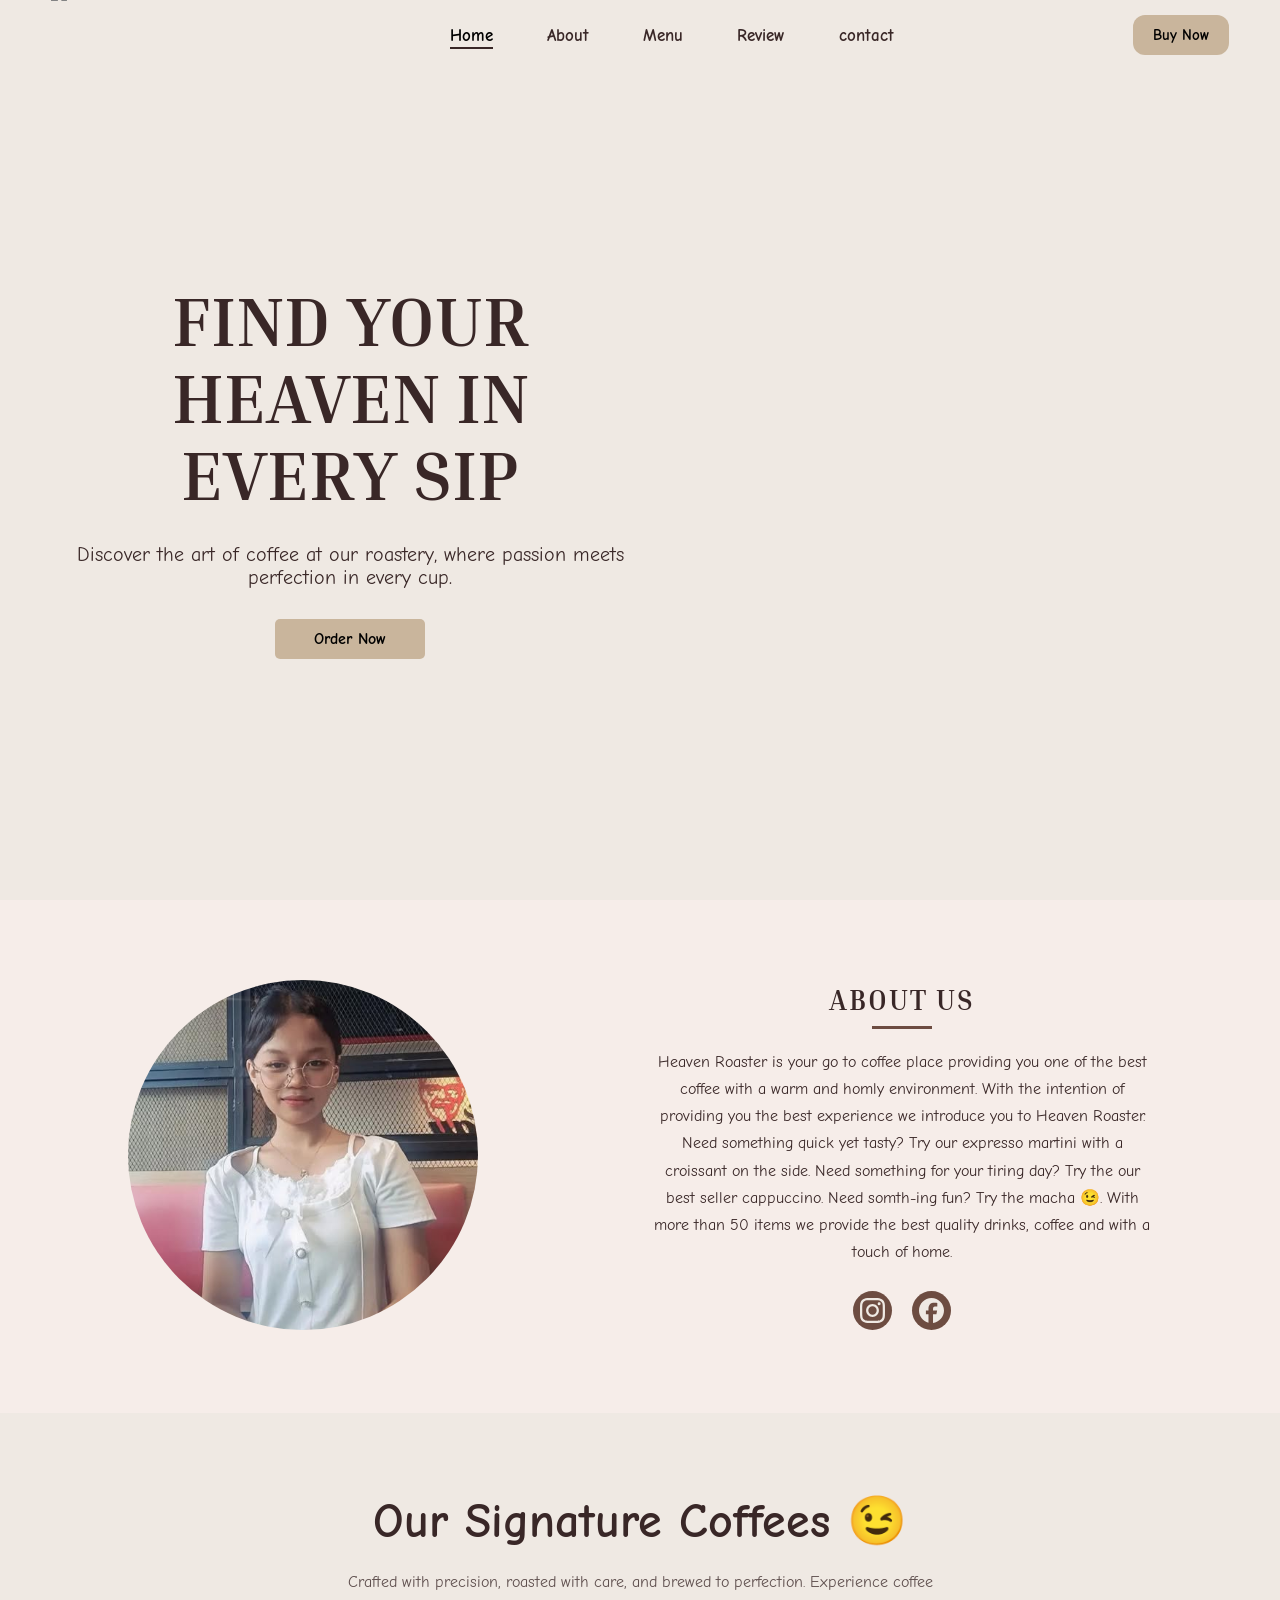
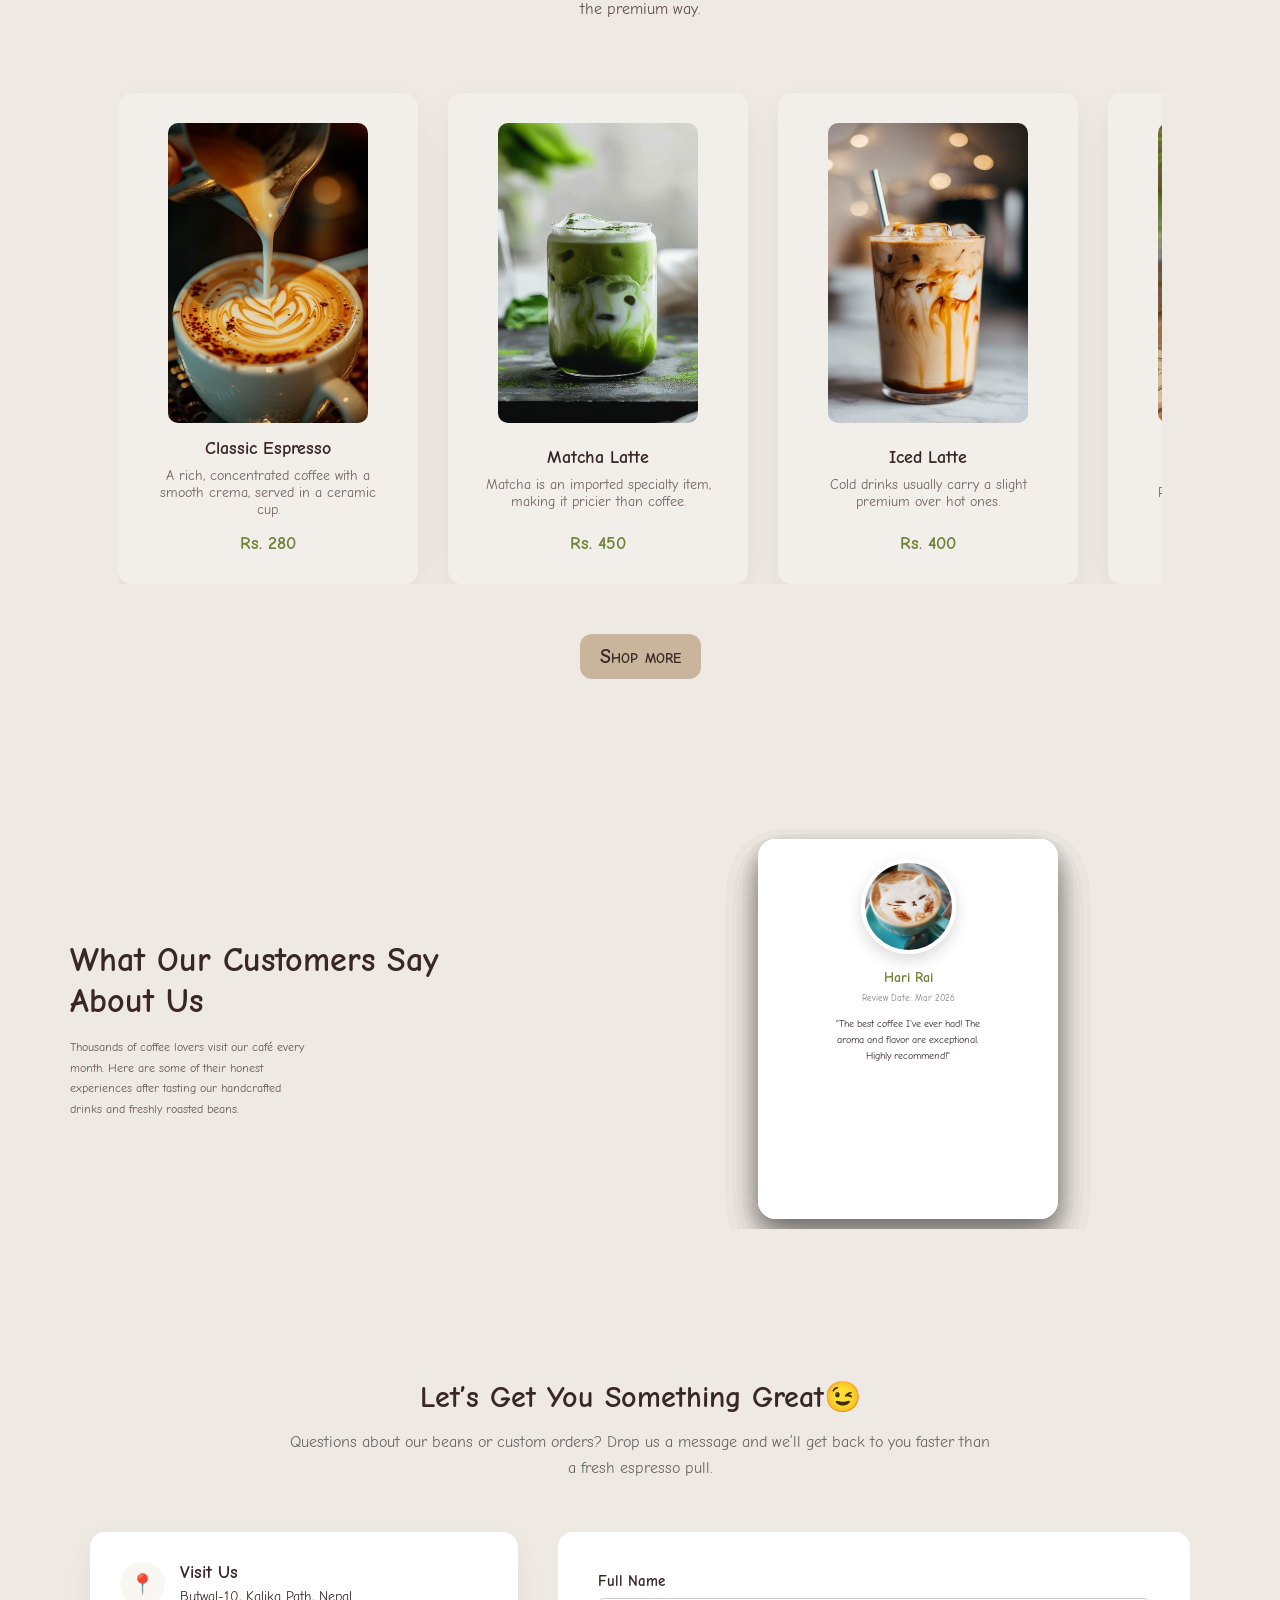
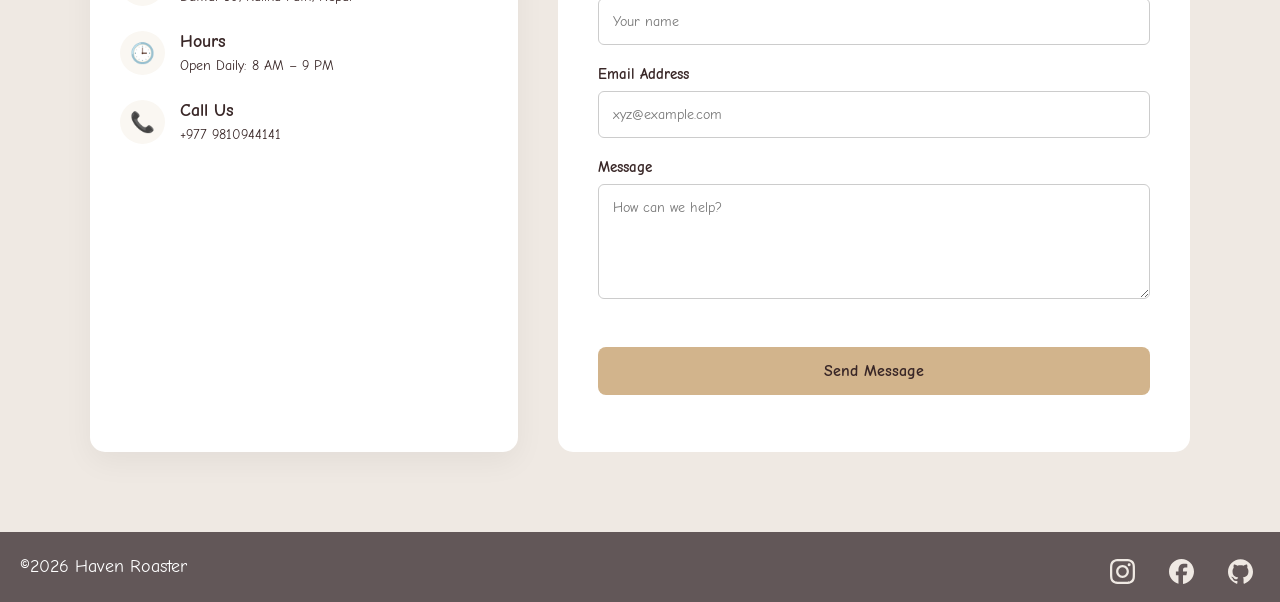
==== commit 097cebdb: "add contact section" ====
--- a/index.html
+++ b/index.html
@@ -3,7 +3,7 @@
   <head>
     <meta charset="UTF-8" />
     <meta name="viewport" content="width=device-width, initial-scale=1.0" />
-    <title>Coffee</title>
+    <title>Heaven Roaster</title>
     <link rel="icon" href="./assects/logo.png" type="image/x-icon" />
     <link rel="stylesheet" href="style.css" />
     <link rel="preconnect" href="https://fonts.googleapis.com" />
@@ -32,11 +32,11 @@
         <div class="nav-items">
           <img src="./assects/close.png" width="20px" class="close" />
           <ul class="nav-item">
-            <li><a href="#section-1">Home</a></li>
-            <li><a href="#section-2">About</a></li>
-            <li><a href="#section-3">Menu</a></li>
-            <li><a href="#section-4">Event</a></li>
-            <li><a href="#section-5">Review</a></li>
+            <li><a href="#section-1" class="nav-link">Home</a></li>
+            <li><a href="#section-2" class="nav-link">About</a></li>
+            <li><a href="#section-3" class="nav-link">Menu</a></li>
+            <li><a href="#section-4" class="nav-link">Review</a></li>
+            <li><a href="#section-5" class="nav-link">contact</a></li>
           </ul>
         </div>
 
@@ -79,7 +79,7 @@
               Roaster. Need something quick yet tasty? Try our expresso martini
               with a croissant on the side. Need something for your tiring day?
               Try the our best seller cappuccino. Need somth-ing fun? Try the
-              macha *wink*. With more than 50 items we provide the best quality
+              macha 😉. With more than 50 items we provide the best quality
               drinks, coffee and with a touch of home.
             </p>
 
@@ -128,7 +128,7 @@
       </section>
       <section class="menu-section" id="section-3">
         <header class="menu-header">
-          <h2>Our Signature Coffees</h2>
+          <h2>Our Signature Coffees 😉</h2>
           <p>
             Crafted with precision, roasted with care, and brewed to perfection.
             Experience coffee the premium way.
@@ -253,181 +253,318 @@
           </div>
         </div>
         <div class="menu-more-section">
-          <a href="./menu.html" target="_blank">Shop more</a>
+          <a href="./menu.html" >Shop more</a>
         </div>
       </section>
-      <section class="Event" id="section-4"></section>
-      <!-- <section class="Review" id="section-5">
+
+      <section class="Review" id="section-4">
         <div class="review-left">
           <div class="review-text">
             <p>What Our Customers Say About Us</p>
-          </div>
-        </div>
-        <div class="review-right">
-          <div class="review-card">
-            <img src="./assects/user1.jpg" alt="" class="review-photo" />
-            <div class="review-info">
-              <p class="review-name" style="grid-area: name;">John Rai</p>
-              <p class="review-date" style="grid-area: date;">Review Date: Mar 2026</p>
-              <p class="review-comment" style="grid-area: comment;">
-                "The best coffee I've ever had! The aroma and flavor are
-                exceptional. Highly recommend!"
-              </p>
+
+            <p class="review-subtext">
+              Thousands of coffee lovers visit our café every month. Here are
+              some of their honest experiences after tasting our handcrafted
+              drinks and freshly roasted beans.
+            </p>
+          </div>
+        </div>
+        <div class="container-list">
+          <div class="review-right">
+            <article class="review-card review-card1">
+              <img
+                src="./assects/cappucchino.jpg"
+                alt=""
+                class="review-photo"
+              />
+              <div class="review-info">
+                <p class="review-name" style="grid-area: name">Hari Rai</p>
+                <p class="review-date" style="grid-area: date">
+                  Review Date: Mar 2026
+                </p>
+                <p class="review-comment" style="grid-area: comment">
+                  "The best coffee I've ever had! The aroma and flavor are
+                  exceptional. Highly recommend!"
+                </p>
+              </div>
+            </article>
+            <article class="review-card review-card2">
+              <img
+                src="./assects/cappucchino.jpg"
+                alt=""
+                class="review-photo"
+              />
+              <div class="review-info">
+                <p class="review-name" style="grid-area: name">Hari Rai</p>
+                <p class="review-date" style="grid-area: date">
+                  Review Date: Mar 2026
+                </p>
+                <p class="review-comment" style="grid-area: comment">
+                  "The best coffee I've ever had! The aroma and flavor are
+                  exceptional. Highly recommend!"
+                </p>
+              </div>
+            </article>
+            <article class="review-card review-card3">
+              <img
+                src="./assects/cappucchino.jpg"
+                alt=""
+                class="review-photo"
+              />
+              <div class="review-info">
+                <p class="review-name" style="grid-area: name">Hari Rai</p>
+                <p class="review-date" style="grid-area: date">
+                  Review Date: Mar 2026
+                </p>
+                <p class="review-comment" style="grid-area: comment">
+                  "The best coffee I've ever had! The aroma and flavor are
+                  exceptional. Highly recommend!"
+                </p>
+              </div>
+            </article>
+            <article class="review-card review-card4">
+              <img
+                src="./assects/cappucchino.jpg"
+                alt=""
+                class="review-photo"
+              />
+              <div class="review-info">
+                <p class="review-name" style="grid-area: name">Hari Rai</p>
+                <p class="review-date" style="grid-area: date">
+                  Review Date: Mar 2026
+                </p>
+                <p class="review-comment" style="grid-area: comment">
+                  "The best coffee I've ever had! The aroma and flavor are
+                  exceptional. Highly recommend!"
+                </p>
+              </div>
+            </article>
+            <article class="review-card review-card5">
+              <img
+                src="./assects/cappucchino.jpg"
+                alt=""
+                class="review-photo"
+              />
+              <div class="review-info">
+                <p class="review-name" style="grid-area: name">Hari Rai</p>
+                <p class="review-date" style="grid-area: date">
+                  Review Date: Mar 2026
+                </p>
+                <p class="review-comment" style="grid-area: comment">
+                  "The best coffee I've ever had! The aroma and flavor are
+                  exceptional. Highly recommend!"
+                </p>
+              </div>
+            </article>
+          </div>
+        </div>
+      </section>
+      <section class="contact" id="section-5">
+        <div class="contact-header">
+          <h2>Let’s Get You Something Great😉</h2>
+          <p>
+            Questions about our beans or custom orders? Drop us a message and
+            we’ll get back to you faster than a fresh espresso pull.
+          </p>
+        </div>
+
+        <div class="contact-wrapper">
+          <div class="contact-info-card">
+            <div class="info-item">
+              <span class="icon">📍</span>
+              <div>
+                <h3>Visit Us</h3>
+                <p>Butwal-10, Kalika Path, Nepal</p>
+              </div>
             </div>
-          </div>
-          <div class="review-card">
-            <img src="./assects/user2.jpg" alt="" class="review-photo" />
-            <div class="review-info">
-              <p class="review-name" style="grid-area: name;">Daniel Rai</p>
-              <p class="review-date" style="grid-area: date;">Review Date: Mar 2026</p>
-              <p class="review-comment" style="grid-area: comment;">
-                "A cozy atmosphere and delicious coffee. The staff is friendly and
-                the service is top-notch."
-              </p>
+            <div class="info-item">
+              <span class="icon">🕒</span>
+              <div>
+                <h3>Hours</h3>
+                <p>Open Daily: 8 AM – 9 PM</p>
+              </div>
             </div>
-          </div>
-          <div class="review-card">
-            <img src="./assects/Americano.jpg" alt="" class="review-photo" />
-            <div class="review-info">
-              <p class="review-name" style="grid-area: name;">Spandan Rai</p>
-              <p class="review-date" style="grid-area: date;">Review Date: Mar 2026</p>
-              <p class="review-comment" style="grid-area: comment;">
-                "I love their specialty drinks! The Matcha Latte is my absolute
-                favorite. Can't wait to try more!"
-              </p>
+            <div class="info-item">
+              <span class="icon">📞</span>
+              <div>
+                <h3>Call Us</h3>
+                <p>+977 9810944141</p>
+              </div>
             </div>
-          </div>
-          <div class="review-card">
-            <img src="./assects/user4.jpg" alt="" class="review-photo" />
-            <div class="review-info">
-              <p class="review-name" style="grid-area: name;">Satyarth Rai</p>
-              <p class="review-date" style="grid-area: date;">Review Date: Mar 2026</p>
-              <p class="review-comment" style="grid-area: comment;">
-                "The quality of their coffee is unmatched. Every cup is a
-                delightful experience. Highly recommend to all coffee lovers!"
-              </p>
+
+            <div class="map-container">
+              <iframe
+                src="https://www.google.com/maps/embed?pb=!1m18!1m12!1m3!1d3532.84277413661!2d83.465!3d27.700!2m3!1f0!2f0!3f0!3m2!1i1024!2i768!4f13.1!3m3!1m2!1s0x0%3A0x0!2zMjfCsDQyJzAwLjAiTiA4M8KwMjcnNTQuMCJF!5e0!3m2!1sen!2snp!4v1700000000000"
+                width="100%"
+                height="250"
+                style="border: 0"
+                allowfullscreen=""
+                loading="lazy"
+              ></iframe>
             </div>
           </div>
-          <div class="review-card">
-            <img src="./assects/user4.jpg" alt="" class="review-photo" />
-            <div class="review-info">
-              <p class="review-name" style="grid-area: name;">Satyarth Rai</p>
-              <p class="review-date" style="grid-area: date;">Review Date: Mar 2026</p>
-              <p class="review-comment" style="grid-area: comment;">
-                "The quality of their coffee is unmatched. Every cup is a
-                delightful experience. Highly recommend to all coffee lovers!"
-              </p>
-            </div>
-          </div>
-          <div class="review-card">
-            <img src="./assects/user4.jpg" alt="" class="review-photo" />
-            <div class="review-info">
-              <p class="review-name" style="grid-area: name;">Satyarth Rai</p>
-              <p class="review-date" style="grid-area: date;">Review Date: Mar 2026</p>
-              <p class="review-comment" style="grid-area: comment;">
-                "The quality of their coffee is unmatched. Every cup is a
-                delightful experience. Highly recommend to all coffee lovers!"
-              </p>
-            </div>
-          </div>
-        </div>
-      </section> -->
+          <div class="contact-form-container">
+            <form id="contact-form">
+              <input
+                type="hidden"
+                name="access_key"
+                value="9f3f69a7-5bb5-4e6f-a294-eca3a9c56efd"
+              />
+              <input
+                type="hidden"
+                name="subject"
+                value="New message from Heaven Roaster"
+              />
+              <input type="checkbox" name="botcheck" style="display: none" />
+
+              <div class="input-group">
+                <label for="contact-name">Full Name</label>
+                <input
+                  type="text"
+                  id="contact-name"
+                  name="name"
+                  placeholder="Your name"
+                  required
+                />
+              </div>
+
+              <div class="input-group">
+                <label for="contact-email">Email Address</label>
+                <input
+                  type="email"
+                  id="contact-email"
+                  name="email"
+                  placeholder="xyz@example.com"
+                  required
+                />
+              </div>
+
+              <div class="input-group">
+                <label for="contact-message">Message</label>
+                <textarea
+                  id="contact-message"
+                  name="message"
+                  placeholder="How can we help?"
+                  rows="5"
+                  required
+                ></textarea>
+              </div>
+
+              <div id="contact-result" class="form-feedback"></div>
+
+              <button type="submit" class="btn-submit">Send Message</button>
+            </form>
+          </div>
+        </div>
+      </section>
     </main>
-    <div class="scroll-to-top">
-      <img src="./assects/up-arrow.png" alt="Scroll to top" />
+
+    <div
+      class="scroll-to-top"
+      role="button"
+      tabindex="0"
+      aria-label="Scroll to top"
+    >
+      <img src="./assects/up-arrow.png" alt="" />
     </div>
     <footer>
-      <p class="upto-date"></p>
-      <div class="social-media">
-        <a
-          class="social-tag"
-          href="https://www.instagram.com/kshitizbudhamagar/"
-          target="_blank"
-          style="--svg-color: #fd1d1d"
-          data-tooltip="Instagram"
-        >
-          <svg
-            role="img"
-            viewBox="0 0 24 24"
-            xmlns="http://www.w3.org/2000/svg"
+  
+        <p class="upto-date"></p>
+        <div class="social-media">
+          <a
+            class="social-tag"
+            href="https://www.instagram.com/kshitizbudhamagar/"
+            target="_blank"
+            style="--svg-color: #fd1d1d"
+            data-tooltip="Instagram"
           >
-            <title>Instagram</title>
-            <path
-              d="M7.0301.084c-1.2768.0602-2.1487.264-2.911.5634-.7888.3075-1.4575.72-2.1228 1.3877-.6652.6677-1.075 1.3368-1.3802 2.127-.2954.7638-.4956 1.6365-.552 2.914-.0564 1.2775-.0689 1.6882-.0626 4.947.0062 3.2586.0206 3.6671.0825 4.9473.061 1.2765.264 2.1482.5635 2.9107.308.7889.72 1.4573 1.388 2.1228.6679.6655 1.3365 1.0743 2.1285 1.38.7632.295 1.6361.4961 2.9134.552 1.2773.056 1.6884.069 4.9462.0627 3.2578-.0062 3.668-.0207 4.9478-.0814 1.28-.0607 2.147-.2652 2.9098-.5633.7889-.3086 1.4578-.72 2.1228-1.3881.665-.6682 1.0745-1.3378 1.3795-2.1284.2957-.7632.4966-1.636.552-2.9124.056-1.2809.0692-1.6898.063-4.948-.0063-3.2583-.021-3.6668-.0817-4.9465-.0607-1.2797-.264-2.1487-.5633-2.9117-.3084-.7889-.72-1.4568-1.3876-2.1228C21.2982 1.33 20.628.9208 19.8378.6165 19.074.321 18.2017.1197 16.9244.0645 15.6471.0093 15.236-.005 11.977.0014 8.718.0076 8.31.0215 7.0301.0839m.1402 21.6932c-1.17-.0509-1.8053-.2453-2.2287-.408-.5606-.216-.96-.4771-1.3819-.895-.422-.4178-.6811-.8186-.9-1.378-.1644-.4234-.3624-1.058-.4171-2.228-.0595-1.2645-.072-1.6442-.079-4.848-.007-3.2037.0053-3.583.0607-4.848.05-1.169.2456-1.805.408-2.2282.216-.5613.4762-.96.895-1.3816.4188-.4217.8184-.6814 1.3783-.9003.423-.1651 1.0575-.3614 2.227-.4171 1.2655-.06 1.6447-.072 4.848-.079 3.2033-.007 3.5835.005 4.8495.0608 1.169.0508 1.8053.2445 2.228.408.5608.216.96.4754 1.3816.895.4217.4194.6816.8176.9005 1.3787.1653.4217.3617 1.056.4169 2.2263.0602 1.2655.0739 1.645.0796 4.848.0058 3.203-.0055 3.5834-.061 4.848-.051 1.17-.245 1.8055-.408 2.2294-.216.5604-.4763.96-.8954 1.3814-.419.4215-.8181.6811-1.3783.9-.4224.1649-1.0577.3617-2.2262.4174-1.2656.0595-1.6448.072-4.8493.079-3.2045.007-3.5825-.006-4.848-.0608M16.953 5.5864A1.44 1.44 0 1 0 18.39 4.144a1.44 1.44 0 0 0-1.437 1.4424M5.8385 12.012c.0067 3.4032 2.7706 6.1557 6.173 6.1493 3.4026-.0065 6.157-2.7701 6.1506-6.1733-.0065-3.4032-2.771-6.1565-6.174-6.1498-3.403.0067-6.156 2.771-6.1496 6.1738M8 12.0077a4 4 0 1 1 4.008 3.9921A3.9996 3.9996 0 0 1 8 12.0077"
-            />
-          </svg>
-        </a>
-        <a
-          class="social-tag"
-          href="https://www.facebook.com/kshitiz.budha.magar.2025/"
-          target="_blank"
-          style="--svg-color: #1877f2"
-          data-tooltip="Facebook"
-        >
-          <svg
-            role="img"
-            viewBox="0 0 24 24"
-            xmlns="http://www.w3.org/2000/svg"
+            <svg
+              role="img"
+              viewBox="0 0 24 24"
+              xmlns="http://www.w3.org/2000/svg"
+            >
+              <title>Instagram</title>
+              <path
+                d="M7.0301.084c-1.2768.0602-2.1487.264-2.911.5634-.7888.3075-1.4575.72-2.1228 1.3877-.6652.6677-1.075 1.3368-1.3802 2.127-.2954.7638-.4956 1.6365-.552 2.914-.0564 1.2775-.0689 1.6882-.0626 4.947.0062 3.2586.0206 3.6671.0825 4.9473.061 1.2765.264 2.1482.5635 2.9107.308.7889.72 1.4573 1.388 2.1228.6679.6655 1.3365 1.0743 2.1285 1.38.7632.295 1.6361.4961 2.9134.552 1.2773.056 1.6884.069 4.9462.0627 3.2578-.0062 3.668-.0207 4.9478-.0814 1.28-.0607 2.147-.2652 2.9098-.5633.7889-.3086 1.4578-.72 2.1228-1.3881.665-.6682 1.0745-1.3378 1.3795-2.1284.2957-.7632.4966-1.636.552-2.9124.056-1.2809.0692-1.6898.063-4.948-.0063-3.2583-.021-3.6668-.0817-4.9465-.0607-1.2797-.264-2.1487-.5633-2.9117-.3084-.7889-.72-1.4568-1.3876-2.1228C21.2982 1.33 20.628.9208 19.8378.6165 19.074.321 18.2017.1197 16.9244.0645 15.6471.0093 15.236-.005 11.977.0014 8.718.0076 8.31.0215 7.0301.0839m.1402 21.6932c-1.17-.0509-1.8053-.2453-2.2287-.408-.5606-.216-.96-.4771-1.3819-.895-.422-.4178-.6811-.8186-.9-1.378-.1644-.4234-.3624-1.058-.4171-2.228-.0595-1.2645-.072-1.6442-.079-4.848-.007-3.2037.0053-3.583.0607-4.848.05-1.169.2456-1.805.408-2.2282.216-.5613.4762-.96.895-1.3816.4188-.4217.8184-.6814 1.3783-.9003.423-.1651 1.0575-.3614 2.227-.4171 1.2655-.06 1.6447-.072 4.848-.079 3.2033-.007 3.5835.005 4.8495.0608 1.169.0508 1.8053.2445 2.228.408.5608.216.96.4754 1.3816.895.4217.4194.6816.8176.9005 1.3787.1653.4217.3617 1.056.4169 2.2263.0602 1.2655.0739 1.645.0796 4.848.0058 3.203-.0055 3.5834-.061 4.848-.051 1.17-.245 1.8055-.408 2.2294-.216.5604-.4763.96-.8954 1.3814-.419.4215-.8181.6811-1.3783.9-.4224.1649-1.0577.3617-2.2262.4174-1.2656.0595-1.6448.072-4.8493.079-3.2045.007-3.5825-.006-4.848-.0608M16.953 5.5864A1.44 1.44 0 1 0 18.39 4.144a1.44 1.44 0 0 0-1.437 1.4424M5.8385 12.012c.0067 3.4032 2.7706 6.1557 6.173 6.1493 3.4026-.0065 6.157-2.7701 6.1506-6.1733-.0065-3.4032-2.771-6.1565-6.174-6.1498-3.403.0067-6.156 2.771-6.1496 6.1738M8 12.0077a4 4 0 1 1 4.008 3.9921A3.9996 3.9996 0 0 1 8 12.0077"
+              />
+            </svg>
+          </a>
+          <a
+            class="social-tag"
+            href="https://www.facebook.com/kshitiz.budha.magar.2025/"
+            target="_blank"
+            style="--svg-color: #1877f2"
+            data-tooltip="Facebook"
           >
-            <title>Facebook</title>
-            <path
-              d="M9.101 23.691v-7.98H6.627v-3.667h2.474v-1.58c0-4.085 1.848-5.978 5.858-5.978.401 0 .955.042 1.468.103a8.68 8.68 0 0 1 1.141.195v3.325a8.623 8.623 0 0 0-.653-.036 26.805 26.805 0 0 0-.733-.009c-.707 0-1.259.096-1.675.309a1.686 1.686 0 0 0-.679.622c-.258.42-.374.995-.374 1.752v1.297h3.919l-.386 2.103-.287 1.564h-3.246v8.245C19.396 23.238 24 18.179 24 12.044c0-6.627-5.373-12-12-12s-12 5.373-12 12c0 5.628 3.874 10.35 9.101 11.647Z"
-            />
-          </svg>
-        </a>
-        <a
-          class="social-tag"
-          href="https://github.com/XItizmgr"
-          target="_blank"
-          style="--svg-color: #181717"
-          data-tooltip="GitHub"
-        >
-          <svg
-            role="img"
-            viewBox="0 0 24 24"
-            xmlns="http://www.w3.org/2000/svg"
+            <svg
+              role="img"
+              viewBox="0 0 24 24"
+              xmlns="http://www.w3.org/2000/svg"
+            >
+              <title>Facebook</title>
+              <path
+                d="M9.101 23.691v-7.98H6.627v-3.667h2.474v-1.58c0-4.085 1.848-5.978 5.858-5.978.401 0 .955.042 1.468.103a8.68 8.68 0 0 1 1.141.195v3.325a8.623 8.623 0 0 0-.653-.036 26.805 26.805 0 0 0-.733-.009c-.707 0-1.259.096-1.675.309a1.686 1.686 0 0 0-.679.622c-.258.42-.374.995-.374 1.752v1.297h3.919l-.386 2.103-.287 1.564h-3.246v8.245C19.396 23.238 24 18.179 24 12.044c0-6.627-5.373-12-12-12s-12 5.373-12 12c0 5.628 3.874 10.35 9.101 11.647Z"
+              />
+            </svg>
+          </a>
+          <a
+            class="social-tag"
+            href="https://github.com/XItizmgr"
+            target="_blank"
+            style="--svg-color: #181717"
+            data-tooltip="GitHub"
           >
-            <title>GitHub</title>
-            <path
-              d="M12 .297c-6.63 0-12 5.373-12 12 0 5.303 3.438 9.8 8.205 11.385.6.113.82-.258.82-.577 0-.285-.01-1.04-.015-2.04-3.338.724-4.042-1.61-4.042-1.61C4.422 18.07 3.633 17.7 3.633 17.7c-1.087-.744.084-.729.084-.729 1.205.084 1.838 1.236 1.838 1.236 1.07 1.835 2.809 1.305 3.495.998.108-.776.417-1.305.76-1.605-2.665-.3-5.466-1.332-5.466-5.93 0-1.31.465-2.38 1.235-3.22-.135-.303-.54-1.523.105-3.176 0 0 1.005-.322 3.3 1.23.96-.267 1.98-.399 3-.405 1.02.006 2.04.138 3 .405 2.28-1.552 3.285-1.23 3.285-1.23.645 1.653.24 2.873.12 3.176.765.84 1.23 1.91 1.23 3.22 0 4.61-2.805 5.625-5.475 5.92.42.36.81 1.096.81 2.22 0 1.606-.015 2.896-.015 3.286 0 .315.21.69.825.57C20.565 22.092 24 17.592 24 12.297c0-6.627-5.373-12-12-12"
-            />
-          </svg>
-        </a>
-      </div>
+            <svg
+              role="img"
+              viewBox="0 0 24 24"
+              xmlns="http://www.w3.org/2000/svg"
+            >
+              <title>GitHub</title>
+              <path
+                d="M12 .297c-6.63 0-12 5.373-12 12 0 5.303 3.438 9.8 8.205 11.385.6.113.82-.258.82-.577 0-.285-.01-1.04-.015-2.04-3.338.724-4.042-1.61-4.042-1.61C4.422 18.07 3.633 17.7 3.633 17.7c-1.087-.744.084-.729.084-.729 1.205.084 1.838 1.236 1.838 1.236 1.07 1.835 2.809 1.305 3.495.998.108-.776.417-1.305.76-1.605-2.665-.3-5.466-1.332-5.466-5.93 0-1.31.465-2.38 1.235-3.22-.135-.303-.54-1.523.105-3.176 0 0 1.005-.322 3.3 1.23.96-.267 1.98-.399 3-.405 1.02.006 2.04.138 3 .405 2.28-1.552 3.285-1.23 3.285-1.23.645 1.653.24 2.873.12 3.176.765.84 1.23 1.91 1.23 3.22 0 4.61-2.805 5.625-5.475 5.92.42.36.81 1.096.81 2.22 0 1.606-.015 2.896-.015 3.286 0 .315.21.69.825.57C20.565 22.092 24 17.592 24 12.297c0-6.627-5.373-12-12-12"
+              />
+            </svg>
+          </a>
+        </div>
+    
     </footer>
     <div class="overlay">
       <div class="container">
         <div class="card">
           <h2 class="title">Registration</h2>
           <br />
-          <form>
+          <form class="register-form">
             <input
               type="text"
               placeholder="Enter your display name"
               class="input"
               id="user-name"
+              required
             />
             <input
               type="email"
               placeholder="Enter your email"
               class="input"
               id="email"
+              required
             />
             <input
               type="password"
               placeholder="Create password"
               class="input"
               id="password"
+              required
             />
             <input
               type="password"
               placeholder="Confirm password"
               class="input"
               id="confirm-password"
+              required
             />
 
             <label class="checkbox">
-              <input type="checkbox" class="Checking" />
+              <input type="checkbox" class="Checking" required />
               <span>I accept all terms & conditions</span>
             </label>
 
@@ -440,7 +577,7 @@
         <div class="second-card">
           <h2 class="title">Login Form</h2>
           <br />
-          <form>
+          <form class="register-form">
             <input
               type="text"
               placeholder="Enter your email or User name "
--- a/style.css
+++ b/style.css
@@ -2,9 +2,11 @@
   --primarybackground: #efe9e3;
   --secondaryElement: rgb(210, 180, 140);
   --natural: #708238;
-  --typography: #332323;
+  --typography: #392727;
   --button-background: #c9b59c;
   --button-color: black;
+  --coffee-accent: #d2b48c;
+  --bg-cream: #faf7f2;
 }
 
 *,
@@ -39,12 +41,6 @@
   background-color: var(--primarybackground);
   z-index: 1000;
 }
-
-.nav-items {
-  margin-right: 0;
-  margin-left: 0;
-}
-
 .nav-item {
   display: flex;
   list-style: none;
@@ -55,10 +51,13 @@
 .nav-item a {
   color: var(--typography);
   position: relative;
-  font-size: large;
+  font-size: 1.7rem;
   font-weight: 600;
   transition: 0.3s ease;
   text-decoration: none;
+}
+.nav-link.nav-active {
+  color: rgb(0, 0, 0);
 }
 .nav-item a::after {
   content: "";
@@ -73,6 +72,9 @@
   transition: transform 0.3s ease;
 }
 .nav-item a:hover::after {
+  transform: scaleX(1);
+}
+.nav-link.nav-active::after {
   transform: scaleX(1);
 }
 
@@ -107,7 +109,7 @@
 .text {
   display: flex;
   flex-direction: column;
-  padding: 10rem 0 7rem 0;
+  padding: 7rem 0 3rem 0;
   gap: 3rem;
 }
 
@@ -156,8 +158,8 @@
   position: relative;
   width: 100%;
   overflow: hidden;
-  height: 100%;
-  animation: imagefadein 1s ease-out forwards;
+  height: 300px;
+  animation: imagefade 1s ease-out forwards;
 }
 .image {
   filter: drop-shadow(-4rem 0.8rem 0.7rem rgba(0, 0, 0, 0.5));
@@ -165,13 +167,13 @@
   max-width: 800px;
   height: auto;
   position: absolute;
-  top: 50%;
+  top: 55%;
   left: 53%;
   transform: translate(-50%, -50%);
 }
 
 /* For laptop screen */
-@media (min-width: 425px) {
+@media (min-width: 720px) {
   #section-1 {
     display: grid;
     grid-template-columns: repeat(2, 1fr);
@@ -181,6 +183,20 @@
     width: 100%;
     max-width: 650px;
   }
+  .images {
+    height: 50rem;
+    animation: imagefadein 1s ease-out forwards;
+  }
+  @keyframes imagefadein {
+    from {
+      opacity: 0;
+      transform: translatex(20px);
+    }
+    to {
+      opacity: 1;
+      transform: translatex(0);
+    }
+  }
 }
 
 @keyframes fadeup {
@@ -193,14 +209,15 @@
     transform: translateY(0);
   }
 }
-@keyframes imagefadein {
+
+@keyframes imagefade {
   from {
     opacity: 0;
-    transform: translatex(20px);
+    transform: translatey(20px);
   }
   to {
     opacity: 1;
-    transform: translatex(0);
+    transform: translateY(0);
   }
 }
 /* about section */
@@ -265,6 +282,20 @@
   .about-image img {
     width: 250px;
     height: 250px;
+  }
+  .nav-item {
+    gap: 4rem;
+  }
+  .nav-item a {
+    font-size: medium;
+  }
+  .nav-bar button {
+    padding: 1rem 1.5rem;
+  }
+
+  .nav-bar .logo {
+    width: 10rem;
+    height: 7rem;
   }
 }
 .container {
@@ -321,7 +352,7 @@
   flex-direction: column;
 }
 
-form .input {
+form .input,.login-input   {
   width: 100%;
   padding: 1.4rem;
   margin-bottom: 1.5rem;
@@ -619,7 +650,7 @@
 
 .scroll-to-top {
   position: fixed;
-  bottom: 6rem;
+  bottom: 7.2rem;
   right: 2rem;
   color: var(--typography);
   border: none;
@@ -628,16 +659,25 @@
   font-size: 1.5rem;
   cursor: pointer;
   display: none;
+  background-color: var(--button-background);
+  text-align: center;
+  transition: 0.5s ease;
 }
 
 .scroll-to-top img {
   width: 20px;
-  height: 20px;
+  height: 17px;
+}
+.scroll-to-top:hover {
+  background-color: #b69f83;
+  transform: scale(1.1);
 }
 
 footer .social-media {
   display: flex;
   justify-content: center;
+  align-items: center;
+  text-align: center;
   gap: 2rem;
   margin-top: 1rem;
 }
@@ -684,65 +724,255 @@
   visibility: visible;
 }
 
-#section-5 {
-  display: grid;
-  padding: clamp(2rem, 6vw, 6rem);
-  grid-template-columns: repeat(2, 1fr);
-  align-items: center;
+#section-4 {
+  display: flex;
+  padding: clamp(3rem, 6vw, 7rem);
+  justify-content: space-between;
+  align-items: center;
+  gap: 4rem;
+}
+.review-left {
+  width: 45%;
+  height: 40rem;
+
+  display: flex;
+  align-items: center;
+}
+
+.review-text {
+  display: flex;
+  flex-direction: column;
+  gap: 1.6rem;
+
+  max-width: 38rem;
+}
+
+.review-text p:first-child {
+  font-size: 3.4rem;
+  font-weight: 700;
+  line-height: 1.2;
+  color: var(--typography);
+}
+
+.review-subtext {
+  font-size: 1.2rem;
+  line-height: 1.7;
+  opacity: 0.75;
+  color: var(--typography);
+  max-width: 34ch;
+}
+
+.container-list {
+  width: 55%;
+  height: 40rem;
+  position: relative;
+  perspective: 1200px;
+  overflow: hidden;
 }
 .review-right {
-  display: grid;
-  gap: 3rem;
-}
-.review-text {
-  max-width: 50rem;
-  height: 30rem;
-  font-size: 4rem;
-  border: 2px solid var(--natural);
-  text-align: center;
-  display: flex;
-  justify-content: center;
-  align-items: center;
-}
-.review-text p {
-  font-weight: 500;
-  color: var(--typography);
+  position: absolute;
+  inset: 0;
+  transform-style: preserve-3d;
 }
 .review-card {
+  width: 300px;
+  height: 38rem;
+  position: absolute;
+  top: 50%;
+  left: 50%;
+  transform: translate(-50%, -50%);
+  background: white;
+  border-radius: 18px;
+  display: flex;
+  flex-direction: column;
+  align-items: center;
+  padding: 2rem 1.8rem;
+  box-shadow:
+    0 10px 25px rgba(0, 0, 0, 0.08),
+    0 20px 40px rgba(0, 0, 0, 0.08);
+  transition:
+    transform 0.55s ease,
+    opacity 0.55s ease;
+  will-change: transform;
+  pointer-events: none;
+}
+.review-photo {
+  width: 95px;
+  height: 95px;
+  border-radius: 50%;
+  object-fit: cover;
+  border: 4px solid white;
+  box-shadow: 0 6px 16px rgba(0, 0, 0, 0.15);
+  margin-bottom: 1.5rem;
+}
+
+.review-info {
+  display: flex;
+  flex-direction: column;
+  align-items: center;
+  gap: 0.7rem;
+  text-align: center;
+}
+
+.review-name {
+  font-size: 1.4rem;
+  font-weight: 600;
+  color: var(--natural);
+}
+
+.review-date {
+  font-size: 0.9rem;
+  opacity: 0.6;
+}
+
+.review-comment {
+  margin-top: 0.6rem;
+  font-size: 1rem;
+  line-height: 1.6;
+  max-width: 26ch;
+}
+.contact {
+  display: flex;
+  flex-direction: column;
+  padding: 8rem 2rem;
+  background-color: var(--primarybackground);
+}
+
+.contact-header {
+  text-align: center;
+  max-width: 70rem;
+  margin: 0 auto 5rem;
+  font-family: "Inria Serif", serif;
+}
+
+.contact-header h2 {
+  font-size: 3rem;
+  color: var(--typography);
+  margin-bottom: 1.5rem;
+}
+
+.contact-header p {
+  color: #666;
+  line-height: 1.6;
+  font-size: 1.6rem;
+}
+
+.contact-wrapper {
   width: 100%;
-  max-width: 300px;
-  height: 40rem;
-  background-color: var(--button-background);
-  border-radius: 1rem;
-  display: flex;
-  flex-direction: column;
-  justify-content: center;
-  align-items: center;
-  padding: 2rem;
-  grid-area: 1/1;
-}
-.review-name {
+  max-width: 120rem;
+  align-self: center;
+  display: flex;
+  gap: 4rem;
+  padding: 0 5rem;
+}
+.contact-info-card {
+  flex: 1;
+  background: #ffffff;
+  padding: 3rem;
+  border-radius: 15px;
+  box-shadow: 0 10px 30px rgba(0, 0, 0, 0.05);
+}
+.contact-form-container {
+  flex: 1.5;
+  background: #ffffff;
+  padding: 4rem;
+  border-radius: 15px;
+  color: #000;
+}
+.info-item {
+  display: flex;
+  align-items: flex-start;
+  margin-bottom: 2.5rem;
+  font-family: "Inria Serif", serif;
+}
+.info-item .icon {
+  font-size: 2rem;
+  margin-right: 1.5rem;
+  background: var(--bg-cream);
+  padding: 1rem;
+  border-radius: 50%;
+}
+.info-item h3 {
   font-size: 1.8rem;
-  font-weight: 700;
-  color: var(--natural);
-}
-.review-date {
+  margin: 0 0 0.5rem 0;
+  color: var(--typography);
+}
+.info-item p {
   font-size: 1.4rem;
-  opacity: 0.7;
-  margin-bottom: 1.5rem;
-}
-.review-card img {
-  width: 200px;
-  height: 250px;
+}
+.map-container {
+  margin-top: 2rem;
   border-radius: 10px;
-  margin-bottom: 1.5rem;
-}
-.review-info {
-  display: grid;
-  justify-items: center;
-  grid-template-columns: 1fr 1fr;
-  grid-template-rows: repeat(2, 30px);
-  grid-template-areas:
-    "name date"
-    "comment comment";
-}
+  overflow: hidden;
+}
+.input-group {
+  margin-bottom: 2rem;
+}
+.input-group label {
+  display: block;
+  margin-bottom: 0.8rem;
+  font-weight: 600;
+  color: var(--typography);
+  font-size: 1.5rem;
+}
+.input-group input,
+.input-group textarea {
+  width: 100%;
+  padding: 1.4rem;
+  border-radius: 6px;
+  border: 1px solid #ccc;
+  font-size: 1.4rem;
+}
+
+.btn-submit {
+  width: 100%;
+  padding: 1.5rem;
+  border: none;
+  border-radius: 8px;
+  background: var(--coffee-accent);
+  color: var(--typography);
+  font-weight: bold;
+  font-size: 1.6rem;
+  cursor: pointer;
+  transition:
+    transform 0.2s,
+    background 0.3s;
+}
+#contact-result {
+  width: 100%;
+  text-align: center;
+  padding: 5px;
+  font-size: 1.5rem;
+  font-weight: 600;
+  margin-bottom: 15px;
+}
+
+@media (max-width: 1024px) {
+  .contact-wrapper {
+    padding: 0 2rem;
+    gap: 2rem;
+  }
+}
+
+@media (max-width: 768px) {
+  html {
+    font-size: 50%;
+  }
+  .contact-wrapper {
+    flex-direction: column;
+    padding: 0;
+    width: 100%;
+    max-width: 50rem;
+  }
+
+  .contact-info-card,
+  .contact-form-container {
+    width: 100%;
+    height: auto;
+    padding: 2.5rem;
+  }
+
+  .contact-header h2 {
+    font-size: 2.4rem;
+  }
+}
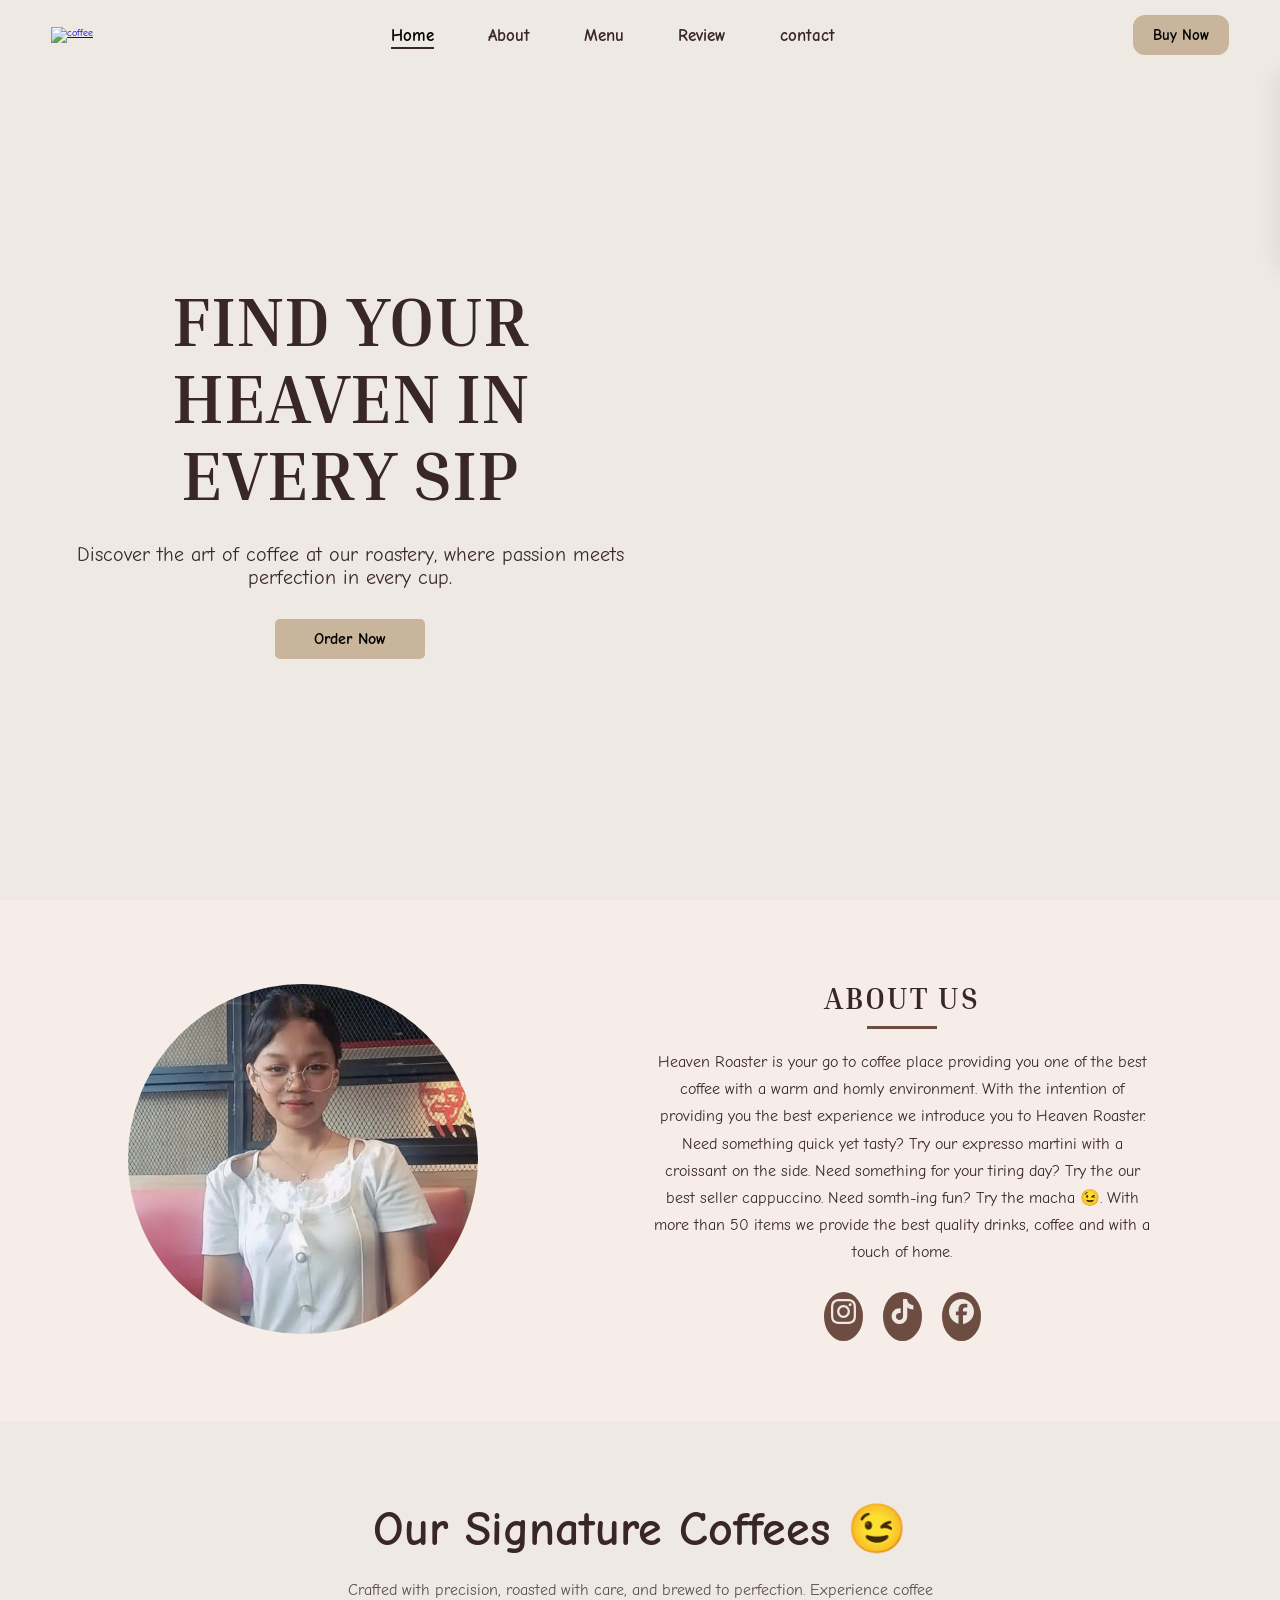
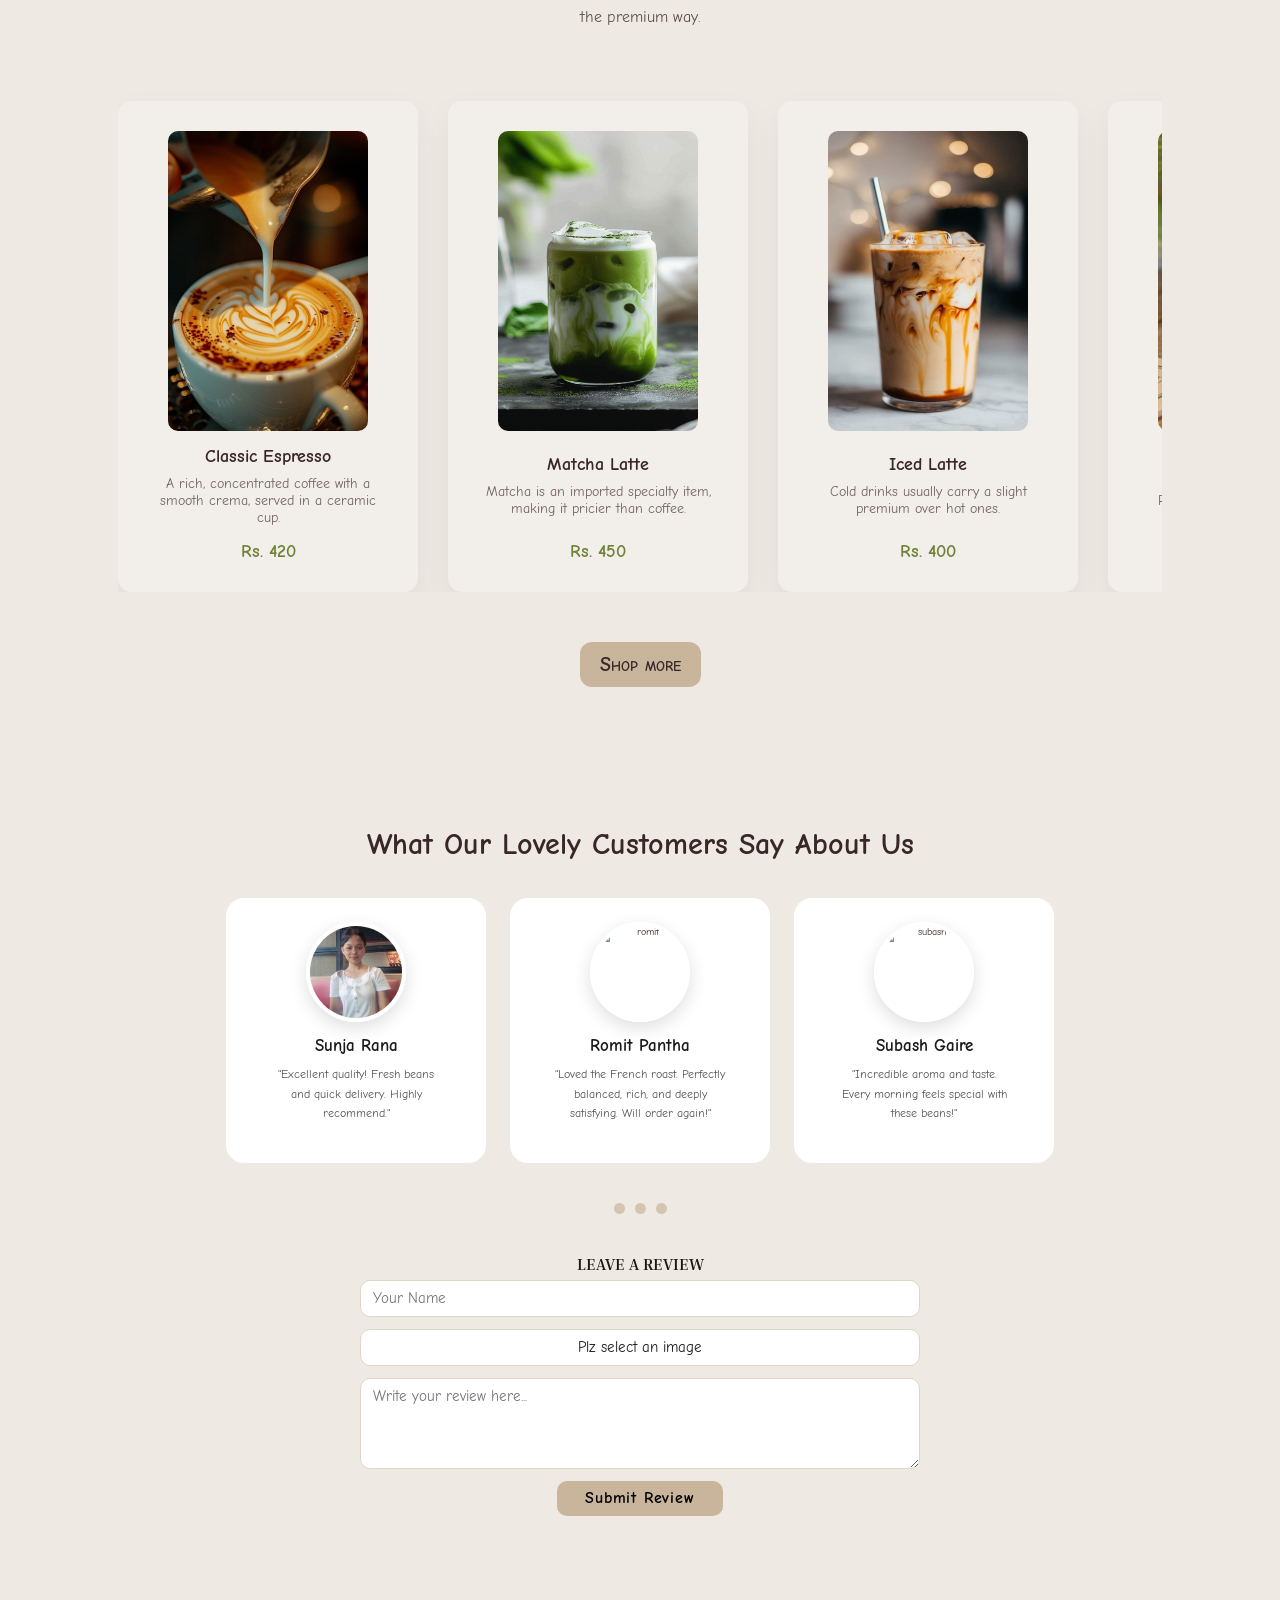
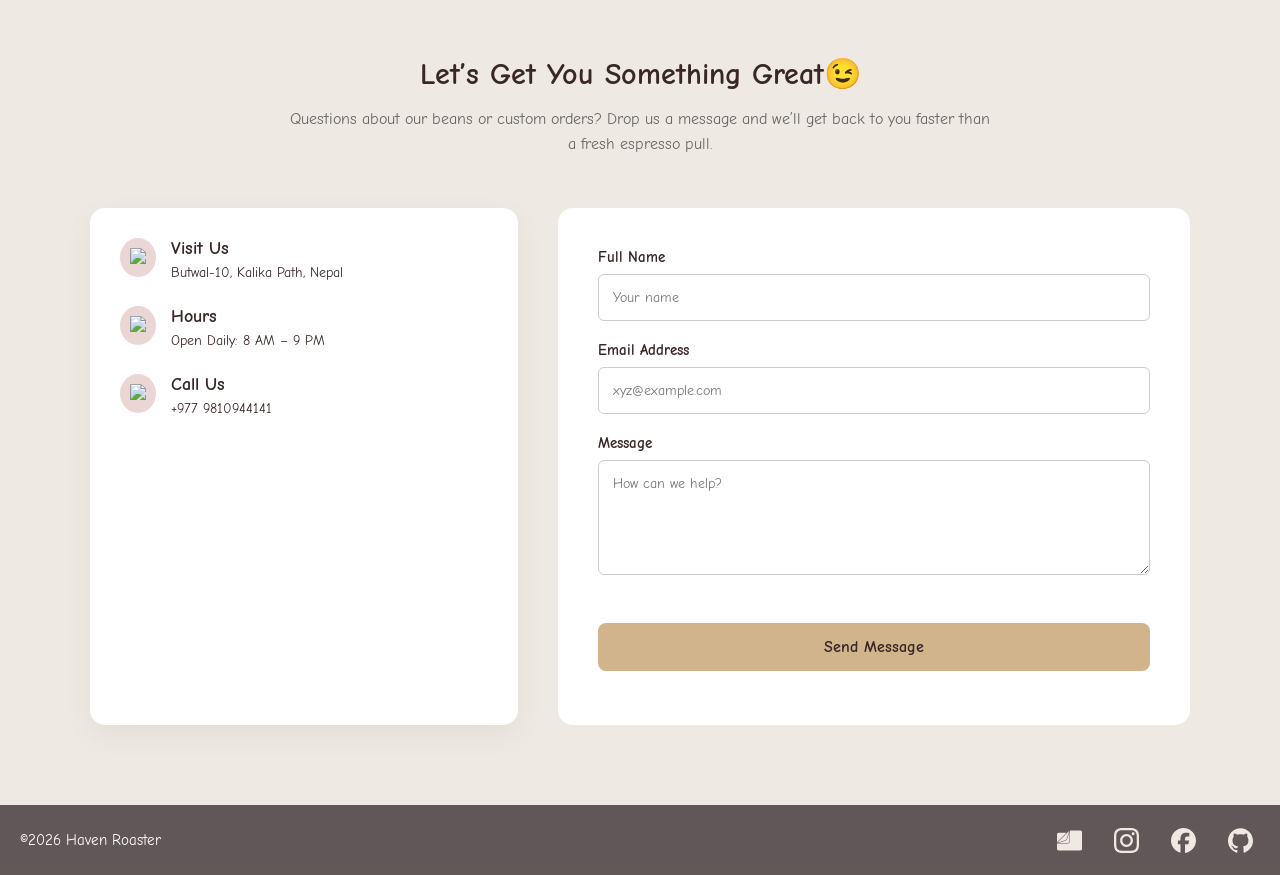
==== commit ec63baf0: "review update" ====
--- a/index.html
+++ b/index.html
@@ -18,17 +18,23 @@
       href="https://fonts.googleapis.com/css2?family=Inria+Serif:ital,wght@0,300;0,400;0,700;1,300;1,400;1,700&display=swap"
       rel="stylesheet"
     />
+    <link
+      href="https://cdn.jsdelivr.net/npm/remixicon@4.9.0/fonts/remixicon.css"
+      rel="stylesheet"
+    />
   </head>
   <body>
     <header>
       <nav class="nav-bar">
-        <img
-          src="./assects/logobackgroundremove.png"
-          alt="coffee"
-          width="160px"
-          height="100px"
-          class="logo"
-        />
+        <a href="#section-1">
+          <img
+            src="./assects/logobackgroundremove.png"
+            alt="coffee"
+            width="150px"
+            height="100px"
+            class="logo"
+          />
+        </a>
         <div class="nav-items">
           <img src="./assects/close.png" width="20px" class="close" />
           <ul class="nav-item">
@@ -41,6 +47,12 @@
         </div>
 
         <img src="./assects/more.png" width="20px" class="ham" />
+        <img
+          src="assects/profile_picture.jpg"
+          width="50px"
+          height="50px"
+          class="nav-userprofile"
+        />
         <button class="book-now">Buy Now</button>
       </nav>
     </header>
@@ -105,6 +117,25 @@
               </a>
               <a
                 class="social-tag"
+                href="https://www.tiktok.com/@romitpantha"
+                target="_blank"
+                style="--svg-color: black"
+                data-tooltip="TikTok"
+              >
+                <svg
+                  role="img"
+                  viewBox="0 0 24 24"
+                  xmlns="http://www.w3.org/2000/svg"
+                >
+                  <title>TikTok</title>
+                  <path
+                    d="M12.525.02c1.31-.02 2.61-.01 3.91-.02.08 1.53.63 3.09 1.75 4.17 1.12 1.11 2.7 1.62 4.24 1.79v4.03c-1.44-.05-2.89-.35-4.2-.97-.57-.26-1.1-.59-1.62-.93-.01 2.92.01 5.84-.02 8.75-.08 1.4-.54 2.79-1.35 3.94-1.31 1.92-3.58 3.17-5.91 3.21-1.43.08-2.86-.31-4.08-1.03-2.02-1.19-3.44-3.37-3.65-5.71-.02-.5-.03-1-.01-1.49.18-1.9 1.12-3.72 2.58-4.96 1.66-1.44 3.98-2.13 6.15-1.72.02 1.48-.04 2.96-.04 4.44-.99-.32-2.15-.23-3.02.37-.63.41-1.11 1.04-1.36 1.75-.21.51-.15 1.07-.14 1.61.24 1.64 1.82 3.02 3.5 2.87 1.12-.01 2.19-.66 2.77-1.61.19-.33.4-.67.41-1.06.1-1.79.06-3.57.07-5.36.01-4.03-.01-8.05.02-12.07z"
+                  />
+                </svg>
+              </a>
+
+              <a
+                class="social-tag"
                 href="https://www.facebook.com/romit.pantha/"
                 target="_blank"
                 style="--svg-color: #1877f2"
@@ -149,7 +180,7 @@
                   ceramic cup.
                 </p>
               </div>
-              <span class="price">Rs. 280</span>
+              <span class="price">Rs. 420</span>
             </article>
             <article class="menu-card">
               <img src="./assects/match_lattte.jpg" alt="" class="Menu-photo" />
@@ -190,7 +221,7 @@
                   A creamy and indulgent coffee drink with a hint of hazelnut.
                 </p>
               </div>
-              <span class="price">Rs. 320</span>
+              <span class="price">Rs. 520</span>
             </article>
           </div>
           <div aria-hidden="true" class="menu-flex">
@@ -207,7 +238,7 @@
                   ceramic cup.
                 </p>
               </div>
-              <span class="price">Rs. 280</span>
+              <span class="price">Rs. 420</span>
             </article>
             <article class="menu-card">
               <img src="./assects/match_lattte.jpg" alt="" class="Menu-photo" />
@@ -253,112 +284,78 @@
           </div>
         </div>
         <div class="menu-more-section">
-          <a href="./menu.html" >Shop more</a>
+          <a href="./menu.html">Shop more</a>
         </div>
       </section>
-
-      <section class="Review" id="section-4">
-        <div class="review-left">
-          <div class="review-text">
-            <p>What Our Customers Say About Us</p>
-
-            <p class="review-subtext">
-              Thousands of coffee lovers visit our café every month. Here are
-              some of their honest experiences after tasting our handcrafted
-              drinks and freshly roasted beans.
-            </p>
+      <section class="review-section" id="section-4">
+        <h2>What Our Lovely Customers Say About Us</h2>
+        <div class="carousel-wrapper">
+          <div class="carousel-track">
+            <article class="review-card">
+              <img
+                src="./assects/ceo.jpg"
+                alt="Sunja_rana_photo"
+                class="review-photo"
+              />
+              <p class="review-name">Sunja Rana</p>
+              <p class="review-comment">
+                "Excellent quality! Fresh beans and quick delivery. Highly
+                recommend."
+              </p>
+            </article>
+            <article class="review-card">
+              <img src="./assects/romit.png" alt="romit" class="review-photo" />
+              <p class="review-name">Romit Pantha</p>
+              <p class="review-comment">
+                "Loved the French roast. Perfectly balanced, rich, and deeply
+                satisfying. Will order again!"
+              </p>
+            </article>
+            <article class="review-card">
+              <img
+                src="./assects/subash.png"
+                alt="subash"
+                class="review-photo"
+              />
+              <p class="review-name">Subash Gaire</p>
+              <p class="review-comment">
+                "Incredible aroma and taste. Every morning feels special with
+                these beans!"
+              </p>
+            </article>
           </div>
         </div>
-        <div class="container-list">
-          <div class="review-right">
-            <article class="review-card review-card1">
-              <img
-                src="./assects/cappucchino.jpg"
-                alt=""
-                class="review-photo"
-              />
-              <div class="review-info">
-                <p class="review-name" style="grid-area: name">Hari Rai</p>
-                <p class="review-date" style="grid-area: date">
-                  Review Date: Mar 2026
-                </p>
-                <p class="review-comment" style="grid-area: comment">
-                  "The best coffee I've ever had! The aroma and flavor are
-                  exceptional. Highly recommend!"
-                </p>
-              </div>
-            </article>
-            <article class="review-card review-card2">
-              <img
-                src="./assects/cappucchino.jpg"
-                alt=""
-                class="review-photo"
-              />
-              <div class="review-info">
-                <p class="review-name" style="grid-area: name">Hari Rai</p>
-                <p class="review-date" style="grid-area: date">
-                  Review Date: Mar 2026
-                </p>
-                <p class="review-comment" style="grid-area: comment">
-                  "The best coffee I've ever had! The aroma and flavor are
-                  exceptional. Highly recommend!"
-                </p>
-              </div>
-            </article>
-            <article class="review-card review-card3">
-              <img
-                src="./assects/cappucchino.jpg"
-                alt=""
-                class="review-photo"
-              />
-              <div class="review-info">
-                <p class="review-name" style="grid-area: name">Hari Rai</p>
-                <p class="review-date" style="grid-area: date">
-                  Review Date: Mar 2026
-                </p>
-                <p class="review-comment" style="grid-area: comment">
-                  "The best coffee I've ever had! The aroma and flavor are
-                  exceptional. Highly recommend!"
-                </p>
-              </div>
-            </article>
-            <article class="review-card review-card4">
-              <img
-                src="./assects/cappucchino.jpg"
-                alt=""
-                class="review-photo"
-              />
-              <div class="review-info">
-                <p class="review-name" style="grid-area: name">Hari Rai</p>
-                <p class="review-date" style="grid-area: date">
-                  Review Date: Mar 2026
-                </p>
-                <p class="review-comment" style="grid-area: comment">
-                  "The best coffee I've ever had! The aroma and flavor are
-                  exceptional. Highly recommend!"
-                </p>
-              </div>
-            </article>
-            <article class="review-card review-card5">
-              <img
-                src="./assects/cappucchino.jpg"
-                alt=""
-                class="review-photo"
-              />
-              <div class="review-info">
-                <p class="review-name" style="grid-area: name">Hari Rai</p>
-                <p class="review-date" style="grid-area: date">
-                  Review Date: Mar 2026
-                </p>
-                <p class="review-comment" style="grid-area: comment">
-                  "The best coffee I've ever had! The aroma and flavor are
-                  exceptional. Highly recommend!"
-                </p>
-              </div>
-            </article>
-          </div>
+
+        <div class="carousel-dots">
+          <span class="dot"></span>
+          <span class="dot"></span>
+          <span class="dot"></span>
+        </div>
+
+        <div class="review-form-wrapper">
+          <h3 class="review-form-title">Leave a Review</h3>
+          <form class="review-form">
+            <input
+              type="text"
+              class="form-input"
+              name="name"
+              placeholder="Your Name"
+              required
+            /><label for="file" class="form-input1" >Plz select an image</label>
+            <input type="file" name="img" id="file"  hidden required/>
+            <textarea
+              class="form-textarea"
+              placeholder="Write your review here..."
+              rows="4"
+              name="review"
+              required
+            ></textarea>
+
+            <button type="submit" class="form-submit">Submit Review</button>
+          </form>
         </div>
       </section>
+
       <section class="contact" id="section-5">
         <div class="contact-header">
           <h2>Let’s Get You Something Great😉</h2>
@@ -371,21 +368,27 @@
         <div class="contact-wrapper">
           <div class="contact-info-card">
             <div class="info-item">
-              <span class="icon">📍</span>
+              <span class="icon"
+                ><img src="assects/maps-and-flags.png" class="info-icon"
+              /></span>
               <div>
                 <h3>Visit Us</h3>
                 <p>Butwal-10, Kalika Path, Nepal</p>
               </div>
             </div>
             <div class="info-item">
-              <span class="icon">🕒</span>
+              <span class="icon"
+                ><img src="assects/clock.png" class="info-icon"
+              /></span>
               <div>
                 <h3>Hours</h3>
                 <p>Open Daily: 8 AM – 9 PM</p>
               </div>
             </div>
             <div class="info-item">
-              <span class="icon">📞</span>
+              <span class="icon"
+                ><img src="assects/smartphone.png" class="info-icon"
+              /></span>
               <div>
                 <h3>Call Us</h3>
                 <p>+977 9810944141</p>
@@ -468,67 +471,98 @@
       <img src="./assects/up-arrow.png" alt="" />
     </div>
     <footer>
-  
-        <p class="upto-date"></p>
-        <div class="social-media">
-          <a
-            class="social-tag"
-            href="https://www.instagram.com/kshitizbudhamagar/"
-            target="_blank"
-            style="--svg-color: #fd1d1d"
-            data-tooltip="Instagram"
+      <p class="upto-date"></p>
+      <div class="social-media">
+        <a
+          href="assects/Xitiz_Cv.pdf"
+          target="_blank"
+          aria-label="View CV"
+          class="social-tag"
+          style="--svg-color: black"
+          data-tooltip="Download CV"
+          download="Xitiz_CV.pdf"
+        >
+          <svg
+            role="img"
+            viewBox="0 0 24 24"
+            xmlns="http://www.w3.org/2000/svg"
           >
-            <svg
-              role="img"
-              viewBox="0 0 24 24"
-              xmlns="http://www.w3.org/2000/svg"
-            >
-              <title>Instagram</title>
-              <path
-                d="M7.0301.084c-1.2768.0602-2.1487.264-2.911.5634-.7888.3075-1.4575.72-2.1228 1.3877-.6652.6677-1.075 1.3368-1.3802 2.127-.2954.7638-.4956 1.6365-.552 2.914-.0564 1.2775-.0689 1.6882-.0626 4.947.0062 3.2586.0206 3.6671.0825 4.9473.061 1.2765.264 2.1482.5635 2.9107.308.7889.72 1.4573 1.388 2.1228.6679.6655 1.3365 1.0743 2.1285 1.38.7632.295 1.6361.4961 2.9134.552 1.2773.056 1.6884.069 4.9462.0627 3.2578-.0062 3.668-.0207 4.9478-.0814 1.28-.0607 2.147-.2652 2.9098-.5633.7889-.3086 1.4578-.72 2.1228-1.3881.665-.6682 1.0745-1.3378 1.3795-2.1284.2957-.7632.4966-1.636.552-2.9124.056-1.2809.0692-1.6898.063-4.948-.0063-3.2583-.021-3.6668-.0817-4.9465-.0607-1.2797-.264-2.1487-.5633-2.9117-.3084-.7889-.72-1.4568-1.3876-2.1228C21.2982 1.33 20.628.9208 19.8378.6165 19.074.321 18.2017.1197 16.9244.0645 15.6471.0093 15.236-.005 11.977.0014 8.718.0076 8.31.0215 7.0301.0839m.1402 21.6932c-1.17-.0509-1.8053-.2453-2.2287-.408-.5606-.216-.96-.4771-1.3819-.895-.422-.4178-.6811-.8186-.9-1.378-.1644-.4234-.3624-1.058-.4171-2.228-.0595-1.2645-.072-1.6442-.079-4.848-.007-3.2037.0053-3.583.0607-4.848.05-1.169.2456-1.805.408-2.2282.216-.5613.4762-.96.895-1.3816.4188-.4217.8184-.6814 1.3783-.9003.423-.1651 1.0575-.3614 2.227-.4171 1.2655-.06 1.6447-.072 4.848-.079 3.2033-.007 3.5835.005 4.8495.0608 1.169.0508 1.8053.2445 2.228.408.5608.216.96.4754 1.3816.895.4217.4194.6816.8176.9005 1.3787.1653.4217.3617 1.056.4169 2.2263.0602 1.2655.0739 1.645.0796 4.848.0058 3.203-.0055 3.5834-.061 4.848-.051 1.17-.245 1.8055-.408 2.2294-.216.5604-.4763.96-.8954 1.3814-.419.4215-.8181.6811-1.3783.9-.4224.1649-1.0577.3617-2.2262.4174-1.2656.0595-1.6448.072-4.8493.079-3.2045.007-3.5825-.006-4.848-.0608M16.953 5.5864A1.44 1.44 0 1 0 18.39 4.144a1.44 1.44 0 0 0-1.437 1.4424M5.8385 12.012c.0067 3.4032 2.7706 6.1557 6.173 6.1493 3.4026-.0065 6.157-2.7701 6.1506-6.1733-.0065-3.4032-2.771-6.1565-6.174-6.1498-3.403.0067-6.156 2.771-6.1496 6.1738M8 12.0077a4 4 0 1 1 4.008 3.9921A3.9996 3.9996 0 0 1 8 12.0077"
-              />
-            </svg>
-          </a>
-          <a
-            class="social-tag"
-            href="https://www.facebook.com/kshitiz.budha.magar.2025/"
-            target="_blank"
-            style="--svg-color: #1877f2"
-            data-tooltip="Facebook"
+            <title>Files</title>
+            <path
+              d="M12.367 2.453a.822.822 0 0 0-.576.238L.241 14.213a.822.822 0 0 0-.241.584v.066c0-.323.209-.608.516-.709l7.275-2.318a2.437 2.437 0 0 0 1.584-1.592l2.318-7.267a.757.757 0 0 1 .719-.524zM0 14.863v5.047c0 .904.733 1.637 1.637 1.637h20.726c.904 0 1.637-.733 1.637-1.637V4.09c0-.904-.733-1.637-1.637-1.637h-9.951v.5l.088 9.861c.01 1.175-.962 2.14-2.137 2.14L0 14.862zM12 3.66l-2.148 6.735v.001a2.94 2.94 0 0 1-1.909 1.916l-6.716 2.141h9.136c.905 0 1.638-.734 1.637-1.639zm-10.363.975c-.905 0-1.638.734-1.637 1.638v7.473l9.135-9.111Z"
+            />
+          </svg>
+        </a>
+
+        <a
+          class="social-tag"
+          href="https://www.instagram.com/kshitizbudhamagar/"
+          target="_blank"
+          style="--svg-color: #fd1d1d"
+          data-tooltip="Instagram"
+        >
+          <svg
+            role="img"
+            viewBox="0 0 24 24"
+            xmlns="http://www.w3.org/2000/svg"
           >
-            <svg
-              role="img"
-              viewBox="0 0 24 24"
-              xmlns="http://www.w3.org/2000/svg"
-            >
-              <title>Facebook</title>
-              <path
-                d="M9.101 23.691v-7.98H6.627v-3.667h2.474v-1.58c0-4.085 1.848-5.978 5.858-5.978.401 0 .955.042 1.468.103a8.68 8.68 0 0 1 1.141.195v3.325a8.623 8.623 0 0 0-.653-.036 26.805 26.805 0 0 0-.733-.009c-.707 0-1.259.096-1.675.309a1.686 1.686 0 0 0-.679.622c-.258.42-.374.995-.374 1.752v1.297h3.919l-.386 2.103-.287 1.564h-3.246v8.245C19.396 23.238 24 18.179 24 12.044c0-6.627-5.373-12-12-12s-12 5.373-12 12c0 5.628 3.874 10.35 9.101 11.647Z"
-              />
-            </svg>
-          </a>
-          <a
-            class="social-tag"
-            href="https://github.com/XItizmgr"
-            target="_blank"
-            style="--svg-color: #181717"
-            data-tooltip="GitHub"
+            <title>Instagram</title>
+            <path
+              d="M7.0301.084c-1.2768.0602-2.1487.264-2.911.5634-.7888.3075-1.4575.72-2.1228 1.3877-.6652.6677-1.075 1.3368-1.3802 2.127-.2954.7638-.4956 1.6365-.552 2.914-.0564 1.2775-.0689 1.6882-.0626 4.947.0062 3.2586.0206 3.6671.0825 4.9473.061 1.2765.264 2.1482.5635 2.9107.308.7889.72 1.4573 1.388 2.1228.6679.6655 1.3365 1.0743 2.1285 1.38.7632.295 1.6361.4961 2.9134.552 1.2773.056 1.6884.069 4.9462.0627 3.2578-.0062 3.668-.0207 4.9478-.0814 1.28-.0607 2.147-.2652 2.9098-.5633.7889-.3086 1.4578-.72 2.1228-1.3881.665-.6682 1.0745-1.3378 1.3795-2.1284.2957-.7632.4966-1.636.552-2.9124.056-1.2809.0692-1.6898.063-4.948-.0063-3.2583-.021-3.6668-.0817-4.9465-.0607-1.2797-.264-2.1487-.5633-2.9117-.3084-.7889-.72-1.4568-1.3876-2.1228C21.2982 1.33 20.628.9208 19.8378.6165 19.074.321 18.2017.1197 16.9244.0645 15.6471.0093 15.236-.005 11.977.0014 8.718.0076 8.31.0215 7.0301.0839m.1402 21.6932c-1.17-.0509-1.8053-.2453-2.2287-.408-.5606-.216-.96-.4771-1.3819-.895-.422-.4178-.6811-.8186-.9-1.378-.1644-.4234-.3624-1.058-.4171-2.228-.0595-1.2645-.072-1.6442-.079-4.848-.007-3.2037.0053-3.583.0607-4.848.05-1.169.2456-1.805.408-2.2282.216-.5613.4762-.96.895-1.3816.4188-.4217.8184-.6814 1.3783-.9003.423-.1651 1.0575-.3614 2.227-.4171 1.2655-.06 1.6447-.072 4.848-.079 3.2033-.007 3.5835.005 4.8495.0608 1.169.0508 1.8053.2445 2.228.408.5608.216.96.4754 1.3816.895.4217.4194.6816.8176.9005 1.3787.1653.4217.3617 1.056.4169 2.2263.0602 1.2655.0739 1.645.0796 4.848.0058 3.203-.0055 3.5834-.061 4.848-.051 1.17-.245 1.8055-.408 2.2294-.216.5604-.4763.96-.8954 1.3814-.419.4215-.8181.6811-1.3783.9-.4224.1649-1.0577.3617-2.2262.4174-1.2656.0595-1.6448.072-4.8493.079-3.2045.007-3.5825-.006-4.848-.0608M16.953 5.5864A1.44 1.44 0 1 0 18.39 4.144a1.44 1.44 0 0 0-1.437 1.4424M5.8385 12.012c.0067 3.4032 2.7706 6.1557 6.173 6.1493 3.4026-.0065 6.157-2.7701 6.1506-6.1733-.0065-3.4032-2.771-6.1565-6.174-6.1498-3.403.0067-6.156 2.771-6.1496 6.1738M8 12.0077a4 4 0 1 1 4.008 3.9921A3.9996 3.9996 0 0 1 8 12.0077"
+            />
+          </svg>
+        </a>
+        <a
+          class="social-tag"
+          href="https://www.facebook.com/kshitiz.budha.magar.2025/"
+          target="_blank"
+          style="--svg-color: #1877f2"
+          data-tooltip="Facebook"
+        >
+          <svg
+            role="img"
+            viewBox="0 0 24 24"
+            xmlns="http://www.w3.org/2000/svg"
           >
-            <svg
-              role="img"
-              viewBox="0 0 24 24"
-              xmlns="http://www.w3.org/2000/svg"
-            >
-              <title>GitHub</title>
-              <path
-                d="M12 .297c-6.63 0-12 5.373-12 12 0 5.303 3.438 9.8 8.205 11.385.6.113.82-.258.82-.577 0-.285-.01-1.04-.015-2.04-3.338.724-4.042-1.61-4.042-1.61C4.422 18.07 3.633 17.7 3.633 17.7c-1.087-.744.084-.729.084-.729 1.205.084 1.838 1.236 1.838 1.236 1.07 1.835 2.809 1.305 3.495.998.108-.776.417-1.305.76-1.605-2.665-.3-5.466-1.332-5.466-5.93 0-1.31.465-2.38 1.235-3.22-.135-.303-.54-1.523.105-3.176 0 0 1.005-.322 3.3 1.23.96-.267 1.98-.399 3-.405 1.02.006 2.04.138 3 .405 2.28-1.552 3.285-1.23 3.285-1.23.645 1.653.24 2.873.12 3.176.765.84 1.23 1.91 1.23 3.22 0 4.61-2.805 5.625-5.475 5.92.42.36.81 1.096.81 2.22 0 1.606-.015 2.896-.015 3.286 0 .315.21.69.825.57C20.565 22.092 24 17.592 24 12.297c0-6.627-5.373-12-12-12"
-              />
-            </svg>
-          </a>
-        </div>
-    
+            <title>Facebook</title>
+            <path
+              d="M9.101 23.691v-7.98H6.627v-3.667h2.474v-1.58c0-4.085 1.848-5.978 5.858-5.978.401 0 .955.042 1.468.103a8.68 8.68 0 0 1 1.141.195v3.325a8.623 8.623 0 0 0-.653-.036 26.805 26.805 0 0 0-.733-.009c-.707 0-1.259.096-1.675.309a1.686 1.686 0 0 0-.679.622c-.258.42-.374.995-.374 1.752v1.297h3.919l-.386 2.103-.287 1.564h-3.246v8.245C19.396 23.238 24 18.179 24 12.044c0-6.627-5.373-12-12-12s-12 5.373-12 12c0 5.628 3.874 10.35 9.101 11.647Z"
+            />
+          </svg>
+        </a>
+        <a
+          class="social-tag"
+          href="https://github.com/XItizmgr"
+          target="_blank"
+          style="--svg-color: #181717"
+          data-tooltip="GitHub"
+        >
+          <svg
+            role="img"
+            viewBox="0 0 24 24"
+            xmlns="http://www.w3.org/2000/svg"
+          >
+            <title>GitHub</title>
+            <path
+              d="M12 .297c-6.63 0-12 5.373-12 12 0 5.303 3.438 9.8 8.205 11.385.6.113.82-.258.82-.577 0-.285-.01-1.04-.015-2.04-3.338.724-4.042-1.61-4.042-1.61C4.422 18.07 3.633 17.7 3.633 17.7c-1.087-.744.084-.729.084-.729 1.205.084 1.838 1.236 1.838 1.236 1.07 1.835 2.809 1.305 3.495.998.108-.776.417-1.305.76-1.605-2.665-.3-5.466-1.332-5.466-5.93 0-1.31.465-2.38 1.235-3.22-.135-.303-.54-1.523.105-3.176 0 0 1.005-.322 3.3 1.23.96-.267 1.98-.399 3-.405 1.02.006 2.04.138 3 .405 2.28-1.552 3.285-1.23 3.285-1.23.645 1.653.24 2.873.12 3.176.765.84 1.23 1.91 1.23 3.22 0 4.61-2.805 5.625-5.475 5.92.42.36.81 1.096.81 2.22 0 1.606-.015 2.896-.015 3.286 0 .315.21.69.825.57C20.565 22.092 24 17.592 24 12.297c0-6.627-5.373-12-12-12"
+            />
+          </svg>
+        </a>
+      </div>
     </footer>
     <div class="overlay">
+      <div class="user-profile">
+        <div id="profile_picture">
+          <label for="pic_change">
+            <canvas id="profileCanvas"></canvas>
+          </label>
+          <input type="file" id="pic_change" accept="image/*" hidden />
+        </div>
+
+        <div id="user_profile_name"></div>
+
+        <button type="submit">Log Out</button>
+      </div>
       <div class="container">
         <div class="card">
           <h2 class="title">Registration</h2>
@@ -588,7 +622,8 @@
           </form>
         </div>
       </div>
+      <div id="alert-container"></div>
     </div>
-    <script src="script.js"></script>
+    <script type="module" src="script.js"></script>
   </body>
 </html>
--- a/style.css
+++ b/style.css
@@ -244,15 +244,15 @@
 }
 
 .about-content h2 {
-  font-size: 28px;
+  font-size: 3rem;
   letter-spacing: 2px;
   margin-bottom: 10px;
   font-family: "Inria Serif", serif;
-  font-weight: bold;
+  font-weight: 700;
 }
 .underline {
   display: block;
-  width: 60px;
+  width: 70px;
   height: 3px;
   background: #6d4c41;
   margin: 10px auto 20px;
@@ -260,7 +260,7 @@
 .about-content p {
   color: var(--typography);
   line-height: 1.7;
-  font-size: 16px;
+  font-size: 1.6rem;
   margin-bottom: 25px;
 }
 .social-icons {
@@ -352,7 +352,8 @@
   flex-direction: column;
 }
 
-form .input,.login-input   {
+form .input,
+.login-input {
   width: 100%;
   padding: 1.4rem;
   margin-bottom: 1.5rem;
@@ -400,7 +401,7 @@
   margin: auto;
 }
 
-h2 {
+.title {
   text-align: center;
   font-size: large;
 }
@@ -645,7 +646,7 @@
   justify-content: space-between;
 }
 footer p {
-  font-size: 1.8rem;
+  font-size: 1.5rem;
 }
 
 .scroll-to-top {
@@ -678,7 +679,7 @@
   justify-content: center;
   align-items: center;
   text-align: center;
-  gap: 2rem;
+  gap: clamp(1.2rem,2vh,2rem);
   margin-top: 1rem;
 }
 .social-tag {
@@ -694,6 +695,7 @@
   transition: background-color 0.3s ease;
 }
 .social-tag svg {
+margin-bottom: 10px;
   width: 25px;
   height: 25px;
 }
@@ -725,111 +727,209 @@
 }
 
 #section-4 {
-  display: flex;
-  padding: clamp(3rem, 6vw, 7rem);
-  justify-content: space-between;
+  padding: clamp(3rem, 6vw, 6rem) clamp(1.5rem, 5vw, 4rem);
+  text-align: center;
+}
+
+#section-4 h2 {
+  font-size: clamp(1.8rem, 4vw, 2.6rem);
+  font-weight: 700;
+  color: #1a1a1a;
+  font-size: 3rem;
+  color: var(--typography);
+  margin-bottom: 2rem;
+}
+
+.carousel-wrapper {
+  display: flex;
   align-items: center;
-  gap: 4rem;
-}
-.review-left {
-  width: 45%;
-  height: 40rem;
-
-  display: flex;
-  align-items: center;
-}
-
-.review-text {
-  display: flex;
-  flex-direction: column;
+  justify-content: center;
   gap: 1.6rem;
-
-  max-width: 38rem;
-}
-
-.review-text p:first-child {
-  font-size: 3.4rem;
-  font-weight: 700;
-  line-height: 1.2;
-  color: var(--typography);
-}
-
-.review-subtext {
-  font-size: 1.2rem;
-  line-height: 1.7;
-  opacity: 0.75;
-  color: var(--typography);
-  max-width: 34ch;
-}
-
-.container-list {
-  width: 55%;
-  height: 40rem;
-  position: relative;
-  perspective: 1200px;
-  overflow: hidden;
-}
-.review-right {
-  position: absolute;
-  inset: 0;
-  transform-style: preserve-3d;
-}
+}
+.carousel-track {
+  display: flex;
+  gap: 2.4rem;
+  justify-content: center;
+  align-items: flex-start;
+  padding: 1.6rem 0 3rem;
+  max-width: 900px;
+  /* overflow: hidden; */
+  width: 830px;
+  flex-wrap: wrap;
+}
+
 .review-card {
-  width: 300px;
-  height: 38rem;
-  position: absolute;
-  top: 50%;
-  left: 50%;
-  transform: translate(-50%, -50%);
-  background: white;
+  flex-shrink: 0; 
+  background: #ffffff;
   border-radius: 18px;
+  padding: 2.4rem 2rem 2.2rem;
+  width: 260px;
+  min-height: 265px;
+  max-width: 265px;
   display: flex;
   flex-direction: column;
   align-items: center;
-  padding: 2rem 1.8rem;
-  box-shadow:
-    0 10px 25px rgba(0, 0, 0, 0.08),
-    0 20px 40px rgba(0, 0, 0, 0.08);
   transition:
-    transform 0.55s ease,
-    opacity 0.55s ease;
-  will-change: transform;
-  pointer-events: none;
-}
+    transform 0.35s ease,
+    box-shadow 0.35s ease;
+}
+
+.review-card:hover {
+  transform: translateY(-6px);
+  box-shadow: 0 0px 20px rgba(18, 18, 18, 0.341);
+}
+
 .review-photo {
-  width: 95px;
-  height: 95px;
+  width: 100px;
+  height: 100px;
   border-radius: 50%;
   object-fit: cover;
-  border: 4px solid white;
-  box-shadow: 0 6px 16px rgba(0, 0, 0, 0.15);
-  margin-bottom: 1.5rem;
-}
-
-.review-info {
+  border: 4px solid #fff;
+  box-shadow: 0 6px 18px rgba(0, 0, 0, 0.13);
+  margin-bottom: 1.4rem;
+}
+
+.review-name {
+  font-size: 1.7rem;
+  font-weight: 700;
+  color: #1a1a1a;
+  margin-bottom: 1rem;
+}
+
+.review-comment {
+  font-size: 1.2rem;
+  line-height: 1.65;
+  color: #555;
+  text-align: center;
+  max-width: 170px;
+}
+
+.carousel-dots {
+  display: flex;
+  justify-content: center;
+  gap: 10px;
+  margin-top: 1rem;
+}
+
+.dot {
+  width: 11px;
+  height: 11px;
+  border-radius: 50%;
+  background: #d4c5b0;
+  display: inline-block;
+  cursor: pointer;
+  transition:
+    background 0.25s ease,
+    transform 0.25s ease;
+}
+
+.dot.active {
+  background: #e8960a;
+  transform: scale(1.25);
+}
+.review-form-wrapper {
+  margin-top: 4rem;
+  text-align: center;
+}
+
+.review-form-title {
+  font-size: 1.6rem;
+  font-weight: 700;
+  color: #1a1a1a;
+  text-transform: uppercase;
+  margin-bottom: 0.6rem;
+  font-family: "Inria Serif", serif;
+}
+
+.review-form {
+  max-width: 560px;
+  margin: 0 auto;
   display: flex;
   flex-direction: column;
-  align-items: center;
-  gap: 0.7rem;
-  text-align: center;
-}
-
-.review-name {
-  font-size: 1.4rem;
-  font-weight: 600;
-  color: var(--natural);
-}
-
-.review-date {
-  font-size: 0.9rem;
-  opacity: 0.6;
-}
-
-.review-comment {
-  margin-top: 0.6rem;
-  font-size: 1rem;
-  line-height: 1.6;
-  max-width: 26ch;
+  gap: 1.2rem;
+}
+.form-input {
+  flex: 1;
+  padding: 0.85rem 1.2rem;
+  border: 1.5px solid #e0d6c8;
+  border-radius: 10px;
+  font-size: 1.5rem;
+  font-family: inherit;
+  background: #fff;
+  color: #1a1a1a;
+  outline: none;
+  transition:
+    border-color 0.25s ease,
+    box-shadow 0.25s ease;
+}
+.form-input1 {
+  flex: 1;
+  padding: 0.85rem 1.2rem;
+  border: 1.5px solid #e0d6c8;
+  border-radius: 10px;
+  font-size: 1.5rem;
+  font-family: inherit;
+  background: #fff;
+  color: #1a1a1a;
+  outline: none;
+  transition:
+    border-color 0.25s ease,
+    box-shadow 0.25s ease;
+}
+
+.form-input:focus {
+  border-color: black;
+}
+.form-textarea {
+  padding: 0.85rem 1.2rem;
+  border: 1.5px solid #e0d6c8;
+  border-radius: 10px;
+  font-size: 1.5rem;
+  font-family: inherit;
+  background: #fff;
+  color: #1a1a1a;
+  resize: vertical;
+  outline: none;
+  transition:
+    border-color 0.25s ease,
+    box-shadow 0.25s ease;
+}
+
+.form-textarea:focus {
+  border-color: black;
+}
+
+.form-submit {
+  align-self: center;
+  background: var(--button-background);
+  color: black;
+  border: none;
+  padding: 0.85rem 2.8rem;
+  border-radius: 10px;
+  font-size: 1.6rem;
+  font-weight: 700;
+  font-family: inherit;
+  cursor: pointer;
+  letter-spacing: 0.05em;
+  transition:
+    background 0.25s ease,
+    transform 0.2s ease,
+    box-shadow 0.25s ease;
+}
+
+.form-submit:hover {
+  background: #c4a47d;
+  transform: translateY(-2px);
+  box-shadow: 0 8px 20px rgba(225, 225, 225, 0.3);
+}
+@media (max-width: 520px) {
+  .form-row {
+    flex-direction: column;
+  }
+  .social-tag svg {
+    width: 20px;
+    height: 20px;
+}
 }
 .contact {
   display: flex;
@@ -886,11 +986,11 @@
   font-family: "Inria Serif", serif;
 }
 .info-item .icon {
-  font-size: 2rem;
   margin-right: 1.5rem;
-  background: var(--bg-cream);
+  background: rgb(235, 214, 214);
   padding: 1rem;
   border-radius: 50%;
+  text-align: center;
 }
 .info-item h3 {
   font-size: 1.8rem;
@@ -976,3 +1076,135 @@
     font-size: 2.4rem;
   }
 }
+.user-profile {
+  position: fixed;
+  top: 7rem;
+  right: -20rem;
+  width: 20rem;
+  min-height: 20rem;
+  background: #e1e0e0;
+  border-left: 1px solid rgba(57, 39, 39, 0.1);
+  display: flex;
+  flex-direction: column;
+  border-radius: 10px;
+  align-items: center;
+  padding: 2.5rem 1.5rem 2rem;
+  box-shadow: -4px 0 20px rgba(57, 39, 39, 0.08);
+  transition: right 0.5s ease;
+  z-index: 1500;
+}
+
+.user-profile.active {
+  right: 0;
+}
+
+#profile_picture {
+  position: relative;
+  margin-bottom: 1.2rem;
+}
+canvas {
+  width: 90px;
+  height: 90px;
+  border-radius: 50%;
+  object-fit: cover;
+  border: 3px solid var(--button-background);
+  cursor: pointer;
+}
+
+#user_profile_name {
+  text-align: center;
+  margin-bottom: 1.5rem;
+}
+
+#user_profile_name h2 {
+  font-family: "Inria Serif", serif;
+  font-size: 1.5rem;
+  font-weight: 700;
+  color: var(--typography);
+  margin: 0 0 4px;
+}
+
+#user_profile_name span {
+  font-size: 1.1rem;
+  color: rgba(57, 39, 39, 0.5);
+}
+
+.user-profile button {
+  padding: 0.5rem 1rem;
+  border-radius: 5px;
+  background-color: rgba(214, 45, 45, 0.842);
+  border: none;
+  cursor: pointer;
+  font-size: 1.5rem;
+  transition: transform 0.3s ease;
+}
+.user-profile button:hover {
+  transform: scale(1.1);
+}
+
+.info-icon {
+  width: 20px;
+}
+.nav-userprofile {
+  border-radius: 50%;
+  object-fit: cover;
+  display: none;
+}
+#alert-container {
+  position: fixed;
+  bottom: 2rem;
+  left: 2rem;
+  z-index: 9999;
+  display: flex;
+  flex-direction: column;
+  gap: 1rem;
+}
+
+.alert-toast {
+  display: flex;
+  align-items: center;
+  min-width: 30rem;
+  padding: 1.5rem;
+  background: white;
+  border-radius: 8px;
+  box-shadow: 0 1rem 3rem var(--color-shadow);
+  transform: translateX(-120%);
+  transition: transform 0.4s cubic-bezier(0.68, -0.55, 0.265, 1.55);
+}
+.alert-toast.show {
+  transform: translateX(0);
+  transition: transform 0.4s ease;
+}
+
+.alert-icon {
+  width: 2.4rem;
+  height: 2.4rem;
+  margin-right: 1.2rem;
+  flex-shrink: 0;
+}
+.alert-toast.success .alert-icon {
+  color: rgb(139, 234, 15);
+}
+.alert-toast.error .alert-icon {
+  color: #e74c3c;
+}
+.alert-toast.warning .alert-icon {
+  color: #f1c40f;
+}
+.alert-msg {
+  font-size: 1.4rem;
+  color: var(--color-typography);
+  font-weight: 600;
+  flex-grow: 1;
+}
+.alert-close {
+  background: none;
+  border: none;
+  font-size: 2rem;
+  cursor: pointer;
+  opacity: 0.5;
+  padding-left: 1rem;
+}
+.alert-close:hover {
+  opacity: 1;
+}
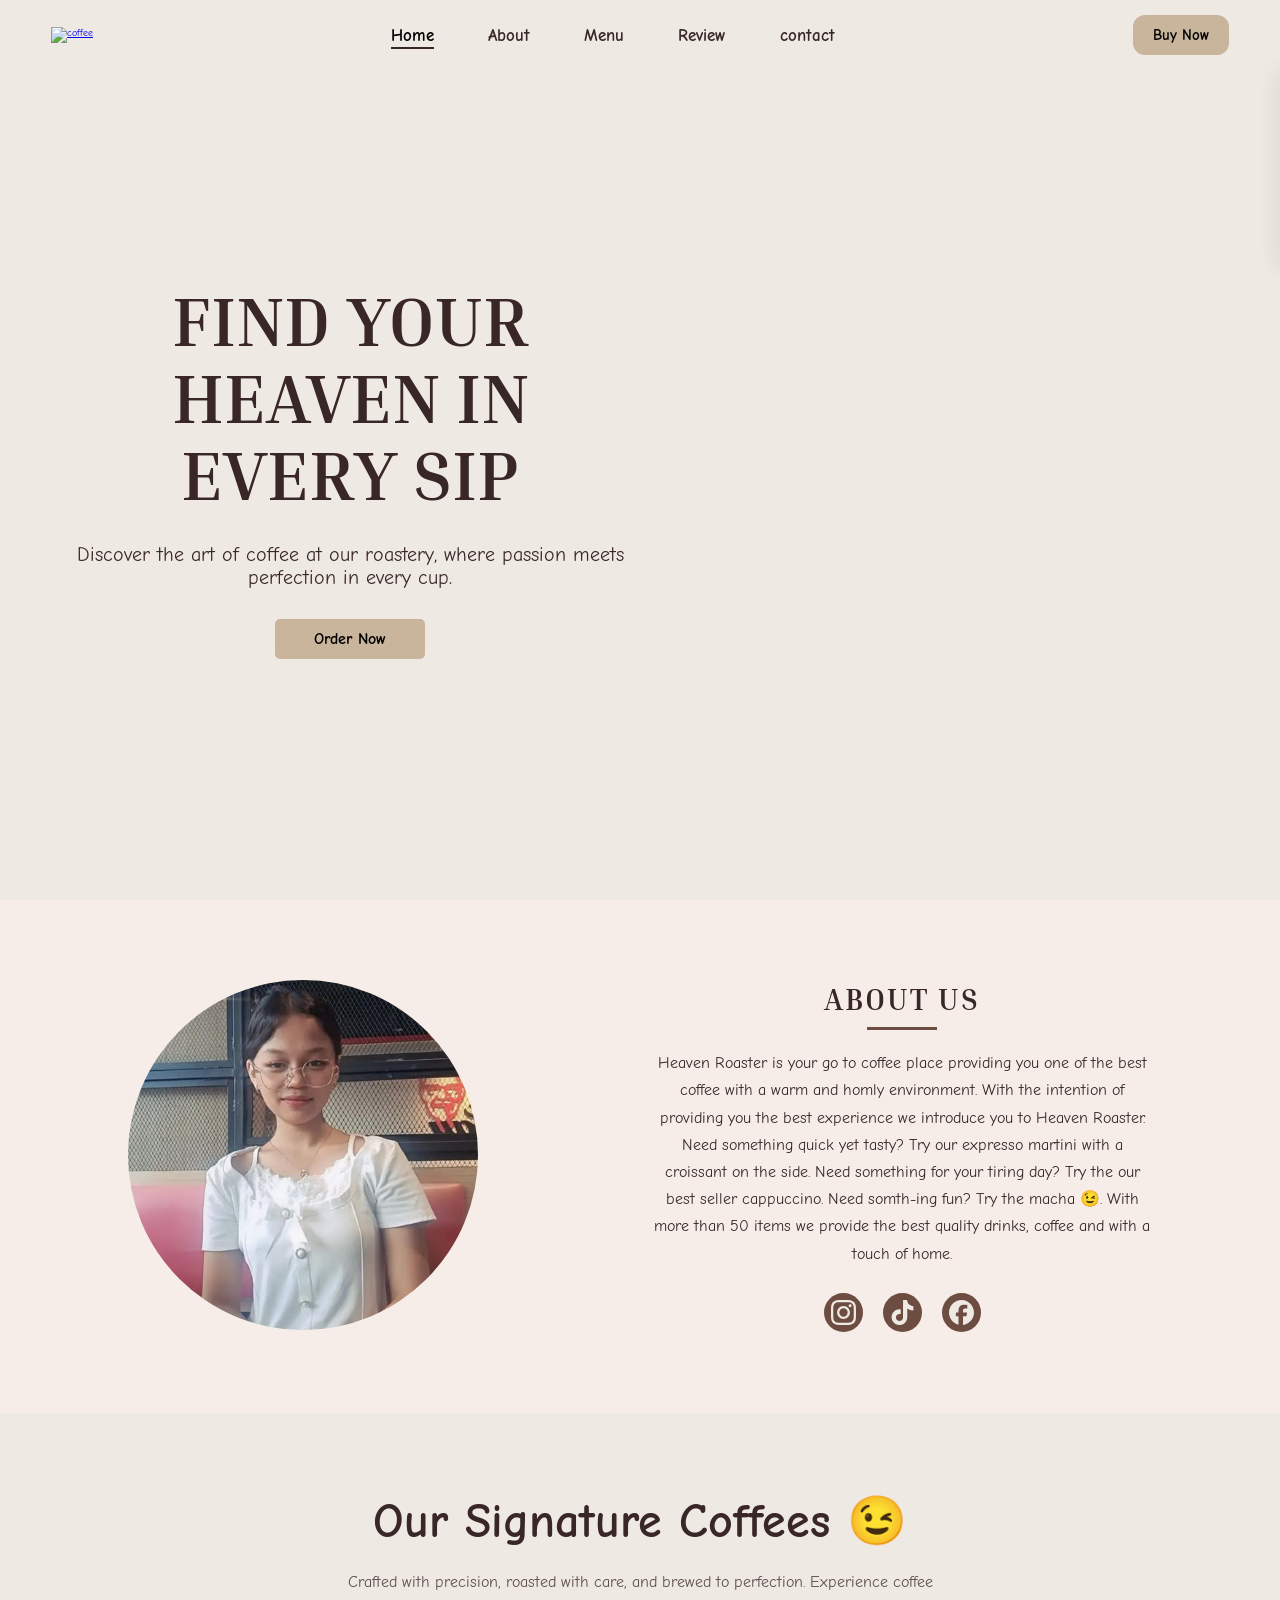
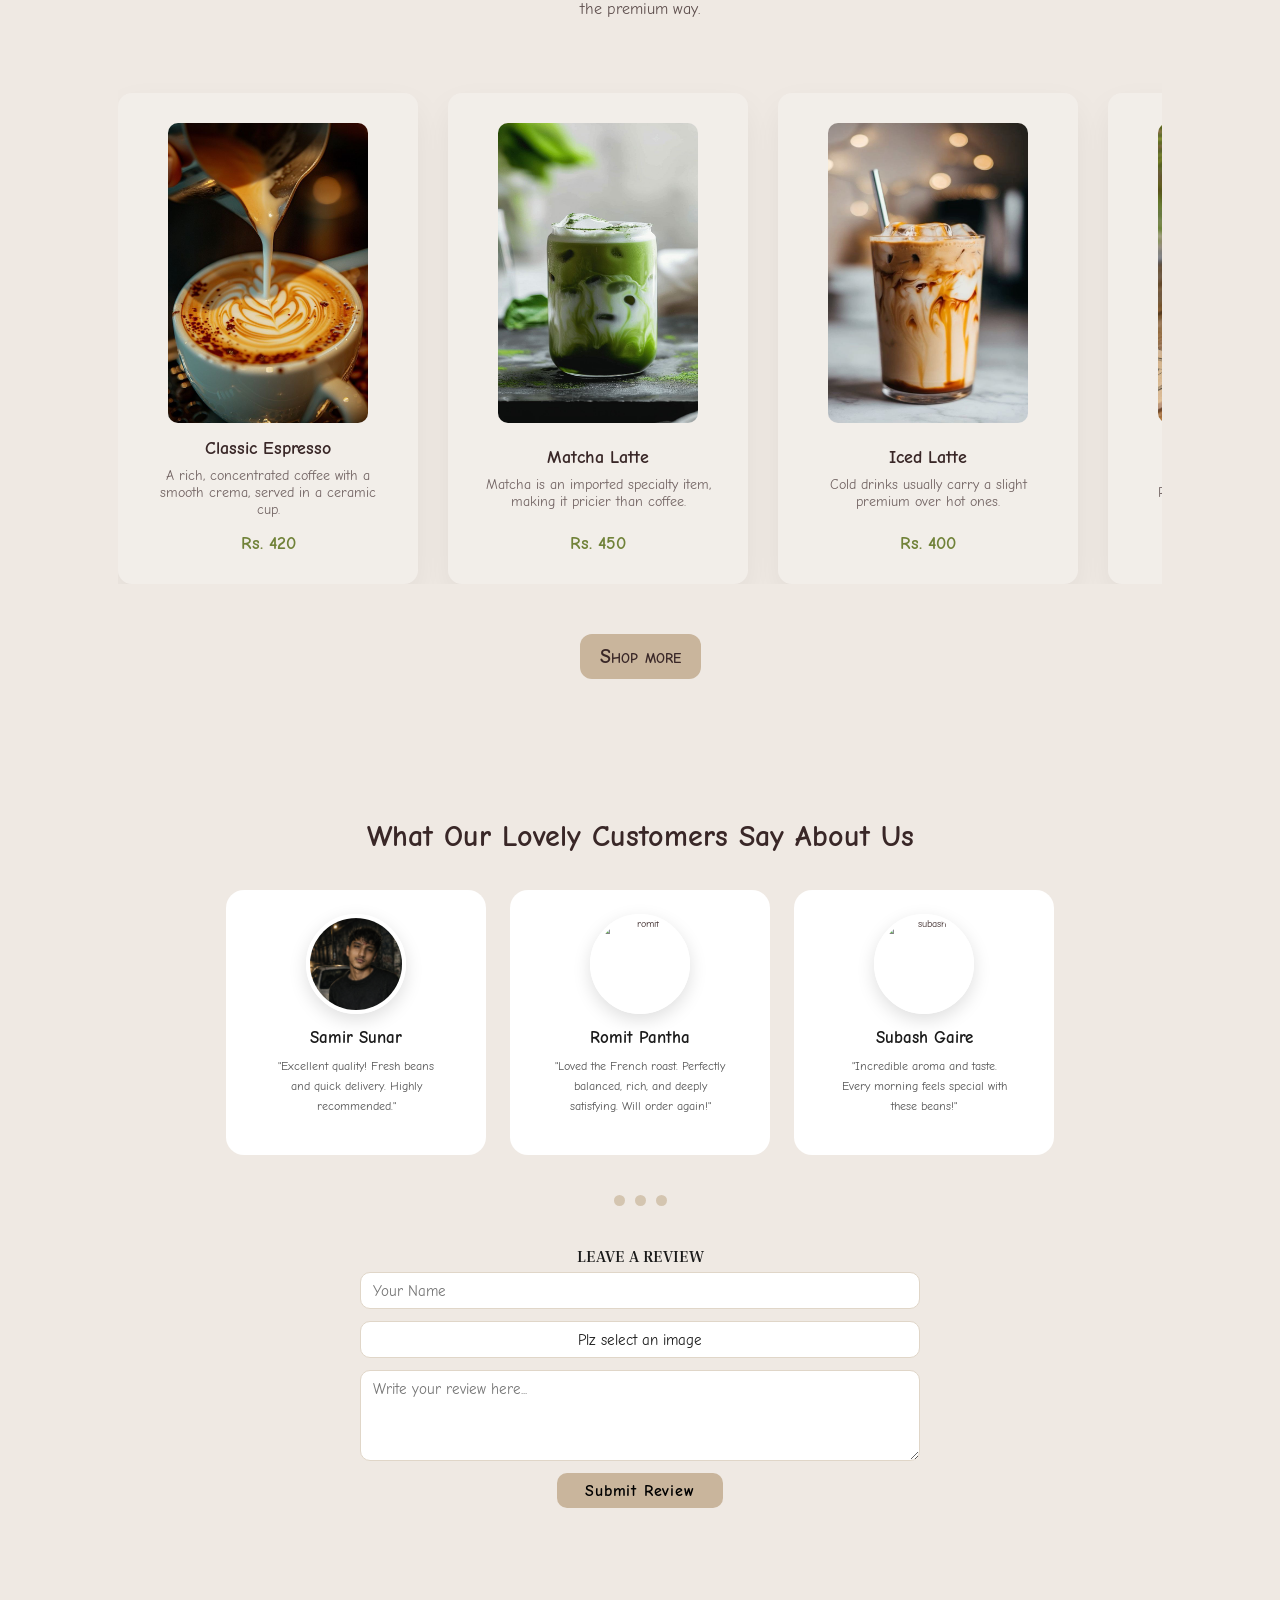
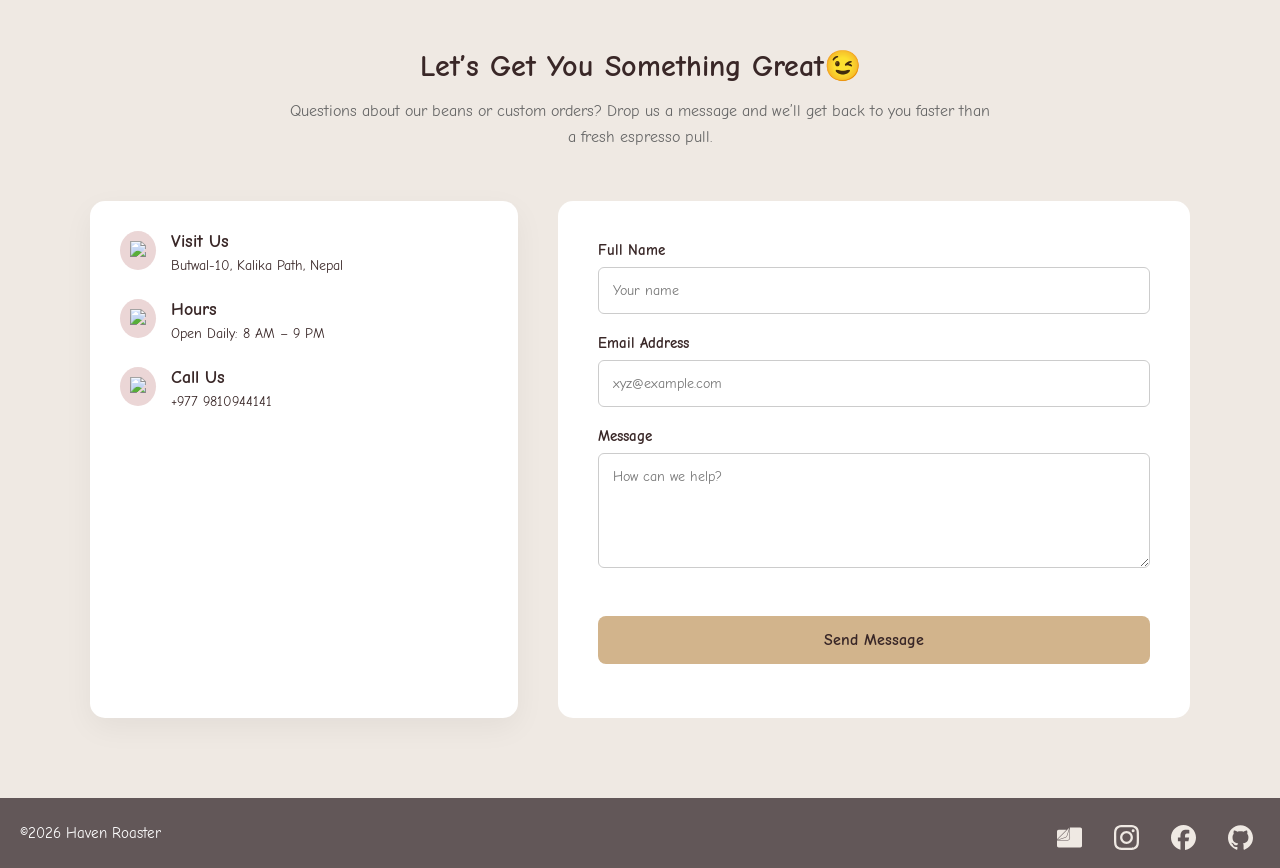
==== commit 0da549c6: "menu card added dynamicly" ====
--- a/index.html
+++ b/index.html
@@ -3,6 +3,10 @@
   <head>
     <meta charset="UTF-8" />
     <meta name="viewport" content="width=device-width, initial-scale=1.0" />
+    <meta
+      name="description"
+      content="Heaven Roaster - Discover the art of coffee at our roastery."
+    />
     <title>Heaven Roaster</title>
     <link rel="icon" href="./assects/logo.png" type="image/x-icon" />
     <link rel="stylesheet" href="style.css" />
@@ -28,6 +32,7 @@
       <nav class="nav-bar">
         <a href="#section-1">
           <img
+            loading="lazy"
             src="./assects/logobackgroundremove.png"
             alt="coffee"
             width="150px"
@@ -36,7 +41,12 @@
           />
         </a>
         <div class="nav-items">
-          <img src="./assects/close.png" width="20px" class="close" />
+          <img
+            loading="lazy"
+            src="./assects/close.png"
+            width="20px"
+            class="close"
+          />
           <ul class="nav-item">
             <li><a href="#section-1" class="nav-link">Home</a></li>
             <li><a href="#section-2" class="nav-link">About</a></li>
@@ -46,8 +56,9 @@
           </ul>
         </div>
 
-        <img src="./assects/more.png" width="20px" class="ham" />
+        <img loading="lazy" src="./assects/more.png" width="20px" class="ham" />
         <img
+          loading="lazy"
           src="assects/profile_picture.jpg"
           width="50px"
           height="50px"
@@ -68,6 +79,7 @@
         </div>
         <div class="images">
           <img
+            loading="lazy"
             class="image"
             src="./assects/signature...-removebg-preview.png"
             alt=""
@@ -77,7 +89,11 @@
       <section class="About" id="section-2">
         <div class="about-container">
           <div class="about-image">
-            <img src="assects/ceo.jpg" alt="People enjoying coffee" />
+            <img
+              loading="lazy"
+              src="assects/ceo.jpg"
+              alt="People enjoying coffee"
+            />
           </div>
 
           <div class="about-content">
@@ -169,6 +185,7 @@
           <div class="menu-flex">
             <article class="menu-card">
               <img
+                loading="lazy"
                 src="./assects/classic_expresso.jpg"
                 alt=""
                 class="Menu-photo"
@@ -183,7 +200,12 @@
               <span class="price">Rs. 420</span>
             </article>
             <article class="menu-card">
-              <img src="./assects/match_lattte.jpg" alt="" class="Menu-photo" />
+              <img
+                loading="lazy"
+                src="./assects/match_lattte.jpg"
+                alt=""
+                class="Menu-photo"
+              />
               <div class="menu-info">
                 <h3>Matcha Latte</h3>
                 <p>
@@ -194,7 +216,12 @@
               <span class="price">Rs. 450</span>
             </article>
             <article class="menu-card">
-              <img src="./assects/iced_latte.jpg" alt="" class="Menu-photo" />
+              <img
+                loading="lazy"
+                src="./assects/iced_latte.jpg"
+                alt=""
+                class="Menu-photo"
+              />
               <div class="menu-info">
                 <h3>Iced Latte</h3>
                 <p>Cold drinks usually carry a slight premium over hot ones.</p>
@@ -202,7 +229,12 @@
               <span class="price">Rs. 400</span>
             </article>
             <article class="menu-card">
-              <img src="./assects/nitrro.png" alt="" class="Menu-photo" />
+              <img
+                loading="lazy"
+                src="./assects/nitrro.png"
+                alt=""
+                class="Menu-photo"
+              />
               <div class="menu-info">
                 <h3>Nitro Cold Brew</h3>
                 <p>Rich, bold and perfectly balanced.</p>
@@ -211,6 +243,7 @@
             </article>
             <article class="menu-card">
               <img
+                loading="lazy"
                 src="./assects/Hazelnut_Latte.jpg"
                 alt=""
                 class="Menu-photo"
@@ -227,6 +260,7 @@
           <div aria-hidden="true" class="menu-flex">
             <article class="menu-card">
               <img
+                loading="lazy"
                 src="./assects/classic_expresso.jpg"
                 alt=""
                 class="Menu-photo"
@@ -241,7 +275,12 @@
               <span class="price">Rs. 420</span>
             </article>
             <article class="menu-card">
-              <img src="./assects/match_lattte.jpg" alt="" class="Menu-photo" />
+              <img
+                loading="lazy"
+                src="./assects/match_lattte.jpg"
+                alt=""
+                class="Menu-photo"
+              />
               <div class="menu-info">
                 <h3>Matcha Latte</h3>
                 <p>
@@ -252,7 +291,12 @@
               <span class="price">Rs. 450</span>
             </article>
             <article class="menu-card">
-              <img src="./assects/iced_latte.jpg" alt="" class="Menu-photo" />
+              <img
+                loading="lazy"
+                src="./assects/iced_latte.jpg"
+                alt=""
+                class="Menu-photo"
+              />
               <div class="menu-info">
                 <h3>Iced Latte</h3>
                 <p>Cold drinks usually carry a slight premium over hot ones.</p>
@@ -260,7 +304,12 @@
               <span class="price">Rs. 400</span>
             </article>
             <article class="menu-card">
-              <img src="./assects/nitrro.png" alt="" class="Menu-photo" />
+              <img
+                loading="lazy"
+                src="./assects/nitrro.png"
+                alt=""
+                class="Menu-photo"
+              />
               <div class="menu-info">
                 <h3>Nitro Cold Brew</h3>
                 <p>Rich, bold and perfectly balanced.</p>
@@ -269,6 +318,7 @@
             </article>
             <article class="menu-card">
               <img
+                loading="lazy"
                 src="./assects/Hazelnut_Latte.jpg"
                 alt=""
                 class="Menu-photo"
@@ -293,18 +343,24 @@
           <div class="carousel-track">
             <article class="review-card">
               <img
-                src="./assects/ceo.jpg"
-                alt="Sunja_rana_photo"
+                loading="lazy"
+                src="./assects/samir.png"
+                alt="Samir_photo"
                 class="review-photo"
               />
-              <p class="review-name">Sunja Rana</p>
+              <p class="review-name">Samir Sunar</p>
               <p class="review-comment">
                 "Excellent quality! Fresh beans and quick delivery. Highly
-                recommend."
+                recommended."
               </p>
             </article>
             <article class="review-card">
-              <img src="./assects/romit.png" alt="romit" class="review-photo" />
+              <img
+                loading="lazy"
+                src="./assects/romit.png"
+                alt="romit"
+                class="review-photo"
+              />
               <p class="review-name">Romit Pantha</p>
               <p class="review-comment">
                 "Loved the French roast. Perfectly balanced, rich, and deeply
@@ -313,6 +369,7 @@
             </article>
             <article class="review-card">
               <img
+                loading="lazy"
                 src="./assects/subash.png"
                 alt="subash"
                 class="review-photo"
@@ -341,8 +398,8 @@
               name="name"
               placeholder="Your Name"
               required
-            /><label for="file" class="form-input1" >Plz select an image</label>
-            <input type="file" name="img" id="file"  hidden required/>
+            /><label for="file" class="form-input1">Plz select an image</label>
+            <input type="file" name="img" id="file" hidden required />
             <textarea
               class="form-textarea"
               placeholder="Write your review here..."
@@ -468,7 +525,7 @@
       tabindex="0"
       aria-label="Scroll to top"
     >
-      <img src="./assects/up-arrow.png" alt="" />
+      <img loading="lazy" src="./assects/up-arrow.png" alt="" />
     </div>
     <footer>
       <p class="upto-date"></p>
--- a/style.css
+++ b/style.css
@@ -187,6 +187,7 @@
     height: 50rem;
     animation: imagefadein 1s ease-out forwards;
   }
+
   @keyframes imagefadein {
     from {
       opacity: 0;
@@ -237,6 +238,7 @@
   height: 350px;
   object-fit: cover;
   border-radius: 50%;
+  pointer-events: none;
 }
 .about-content {
   max-width: 500px;
@@ -440,6 +442,9 @@
   .nav-bar .logo {
     width: 10rem;
     height: 7rem;
+  }
+  .text {
+    margin-top: 2rem;
   }
 }
 
@@ -679,7 +684,7 @@
   justify-content: center;
   align-items: center;
   text-align: center;
-  gap: clamp(1.2rem,2vh,2rem);
+  gap: clamp(1.2rem, 2vh, 2rem);
   margin-top: 1rem;
 }
 .social-tag {
@@ -695,10 +700,10 @@
   transition: background-color 0.3s ease;
 }
 .social-tag svg {
-margin-bottom: 10px;
   width: 25px;
   height: 25px;
 }
+
 .social-tag svg {
   fill: var(--primarybackground);
 }
@@ -759,7 +764,7 @@
 }
 
 .review-card {
-  flex-shrink: 0; 
+  flex-shrink: 0;
   background: #ffffff;
   border-radius: 18px;
   padding: 2.4rem 2rem 2.2rem;
@@ -926,11 +931,17 @@
   .form-row {
     flex-direction: column;
   }
-  .social-tag svg {
+  footer .social-tag svg {
     width: 20px;
     height: 20px;
 }
-}
+footer p {
+    font-size: 1.5rem;
+    margin-bottom: -10px;
+}
+.social-tag {
+  padding: 0.7rem;}
+  }
 .contact {
   display: flex;
   flex-direction: column;
@@ -1132,9 +1143,11 @@
 .user-profile button {
   padding: 0.5rem 1rem;
   border-radius: 5px;
-  background-color: rgba(214, 45, 45, 0.842);
+  background-color: var(--button-background);
   border: none;
   cursor: pointer;
+  font-size: medium;
+  font-weight: bold;
   font-size: 1.5rem;
   transition: transform 0.3s ease;
 }
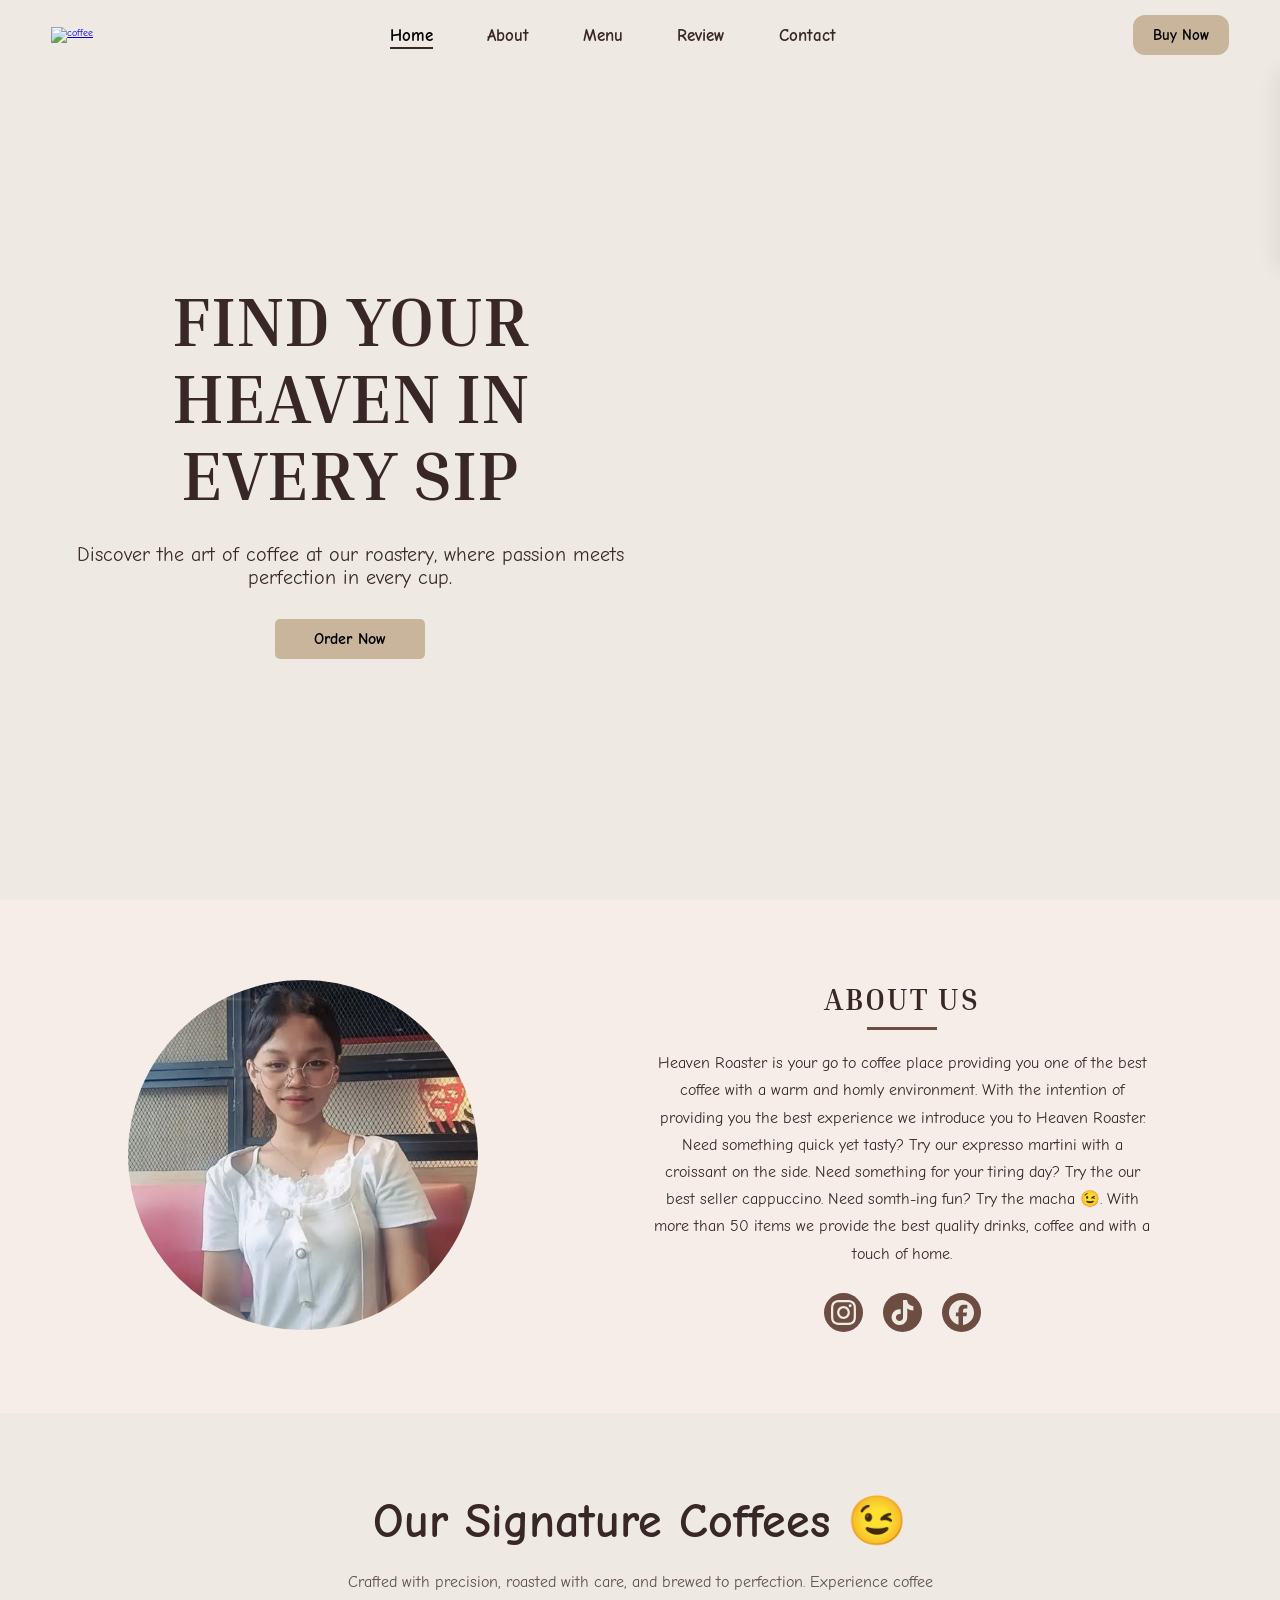
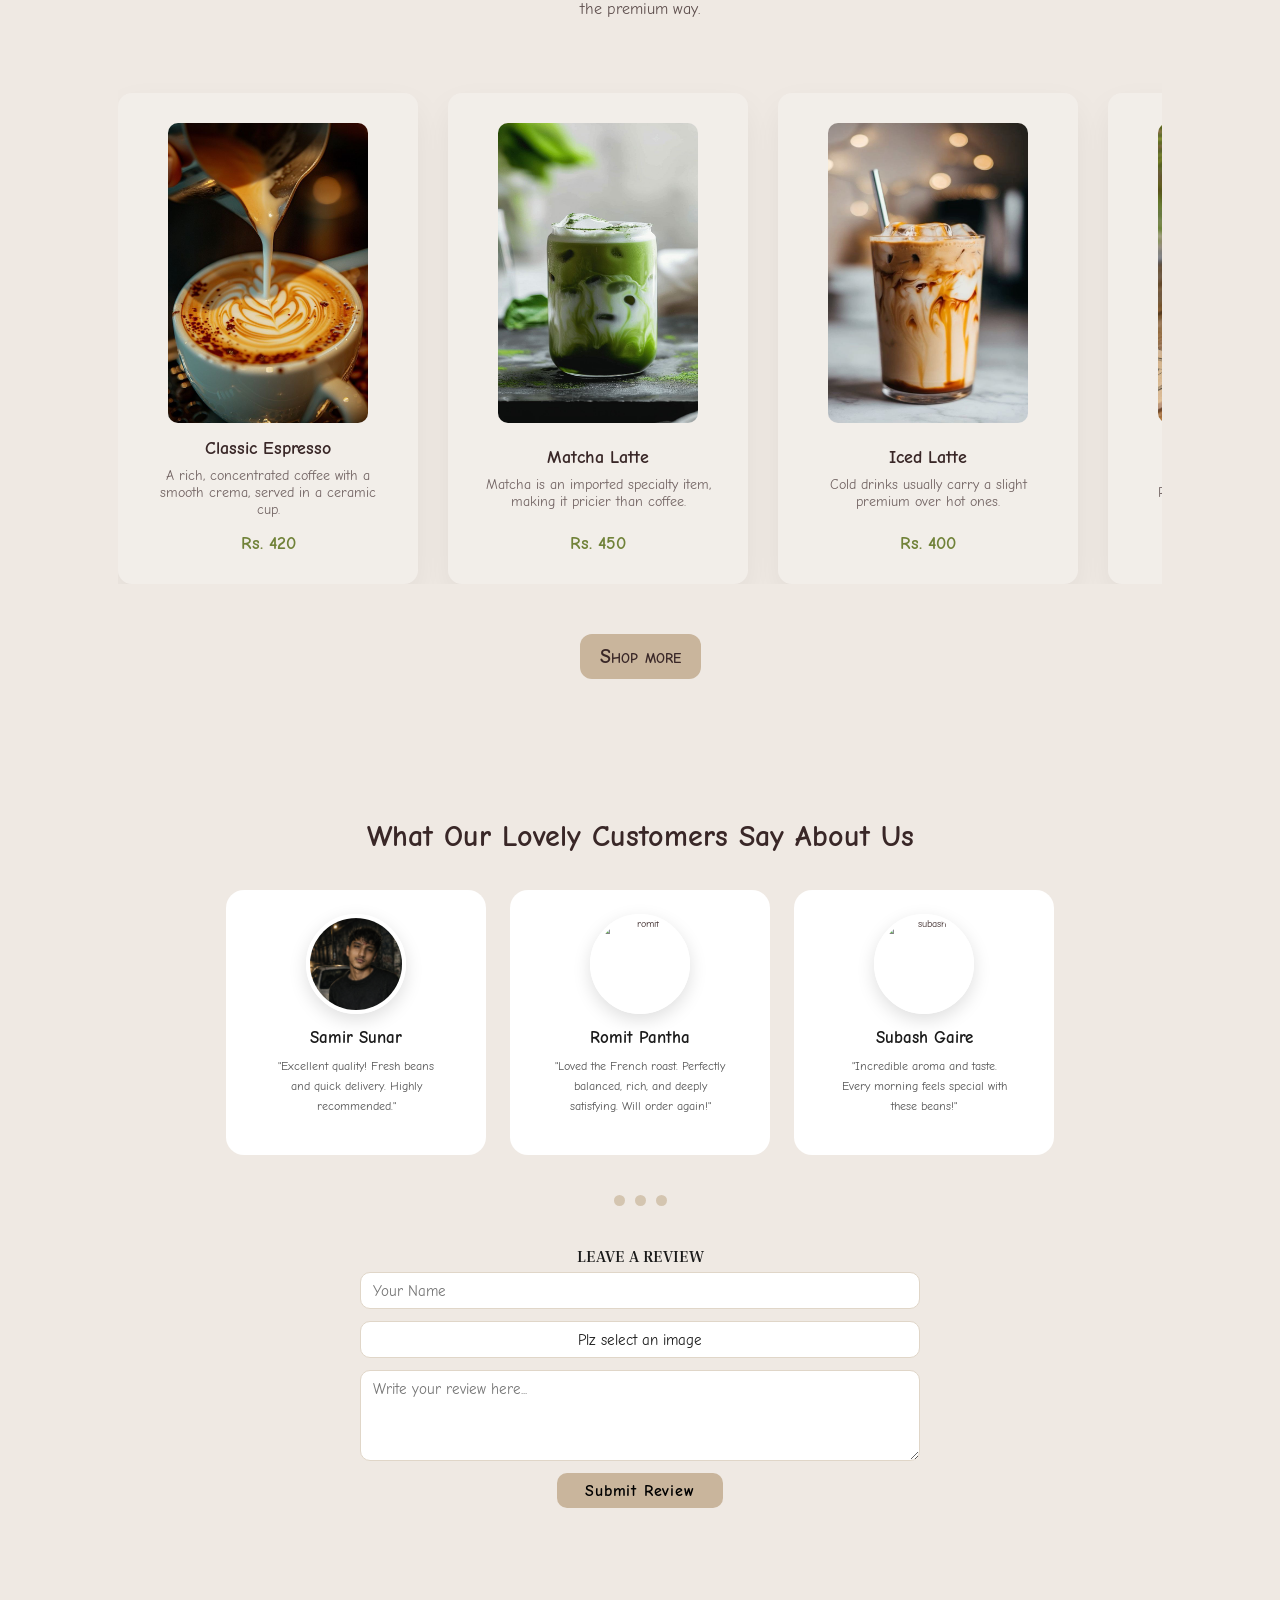
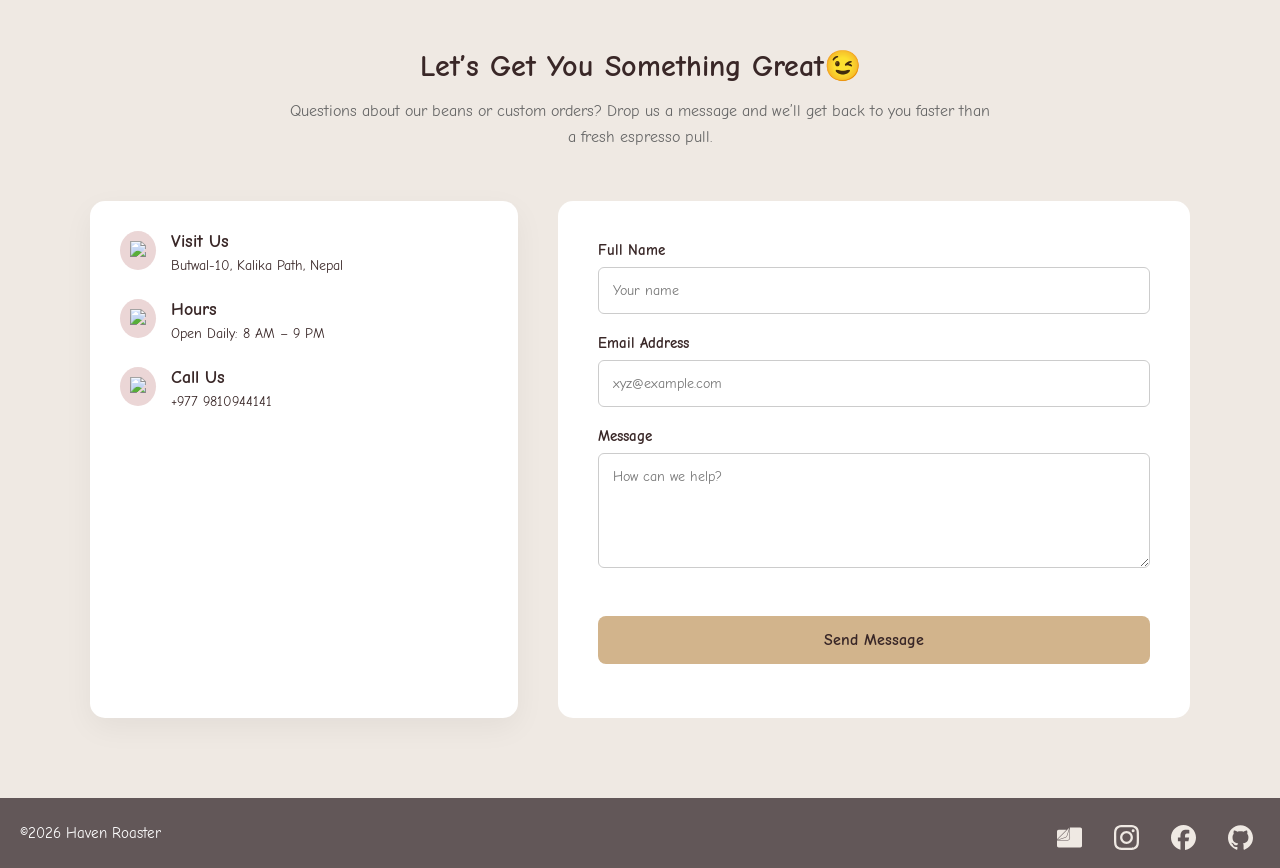
==== commit 30250385: "review capitalise" ====
--- a/index.html
+++ b/index.html
@@ -52,7 +52,7 @@
             <li><a href="#section-2" class="nav-link">About</a></li>
             <li><a href="#section-3" class="nav-link">Menu</a></li>
             <li><a href="#section-4" class="nav-link">Review</a></li>
-            <li><a href="#section-5" class="nav-link">contact</a></li>
+            <li><a href="#section-5" class="nav-link">Contact</a></li>
           </ul>
         </div>
 
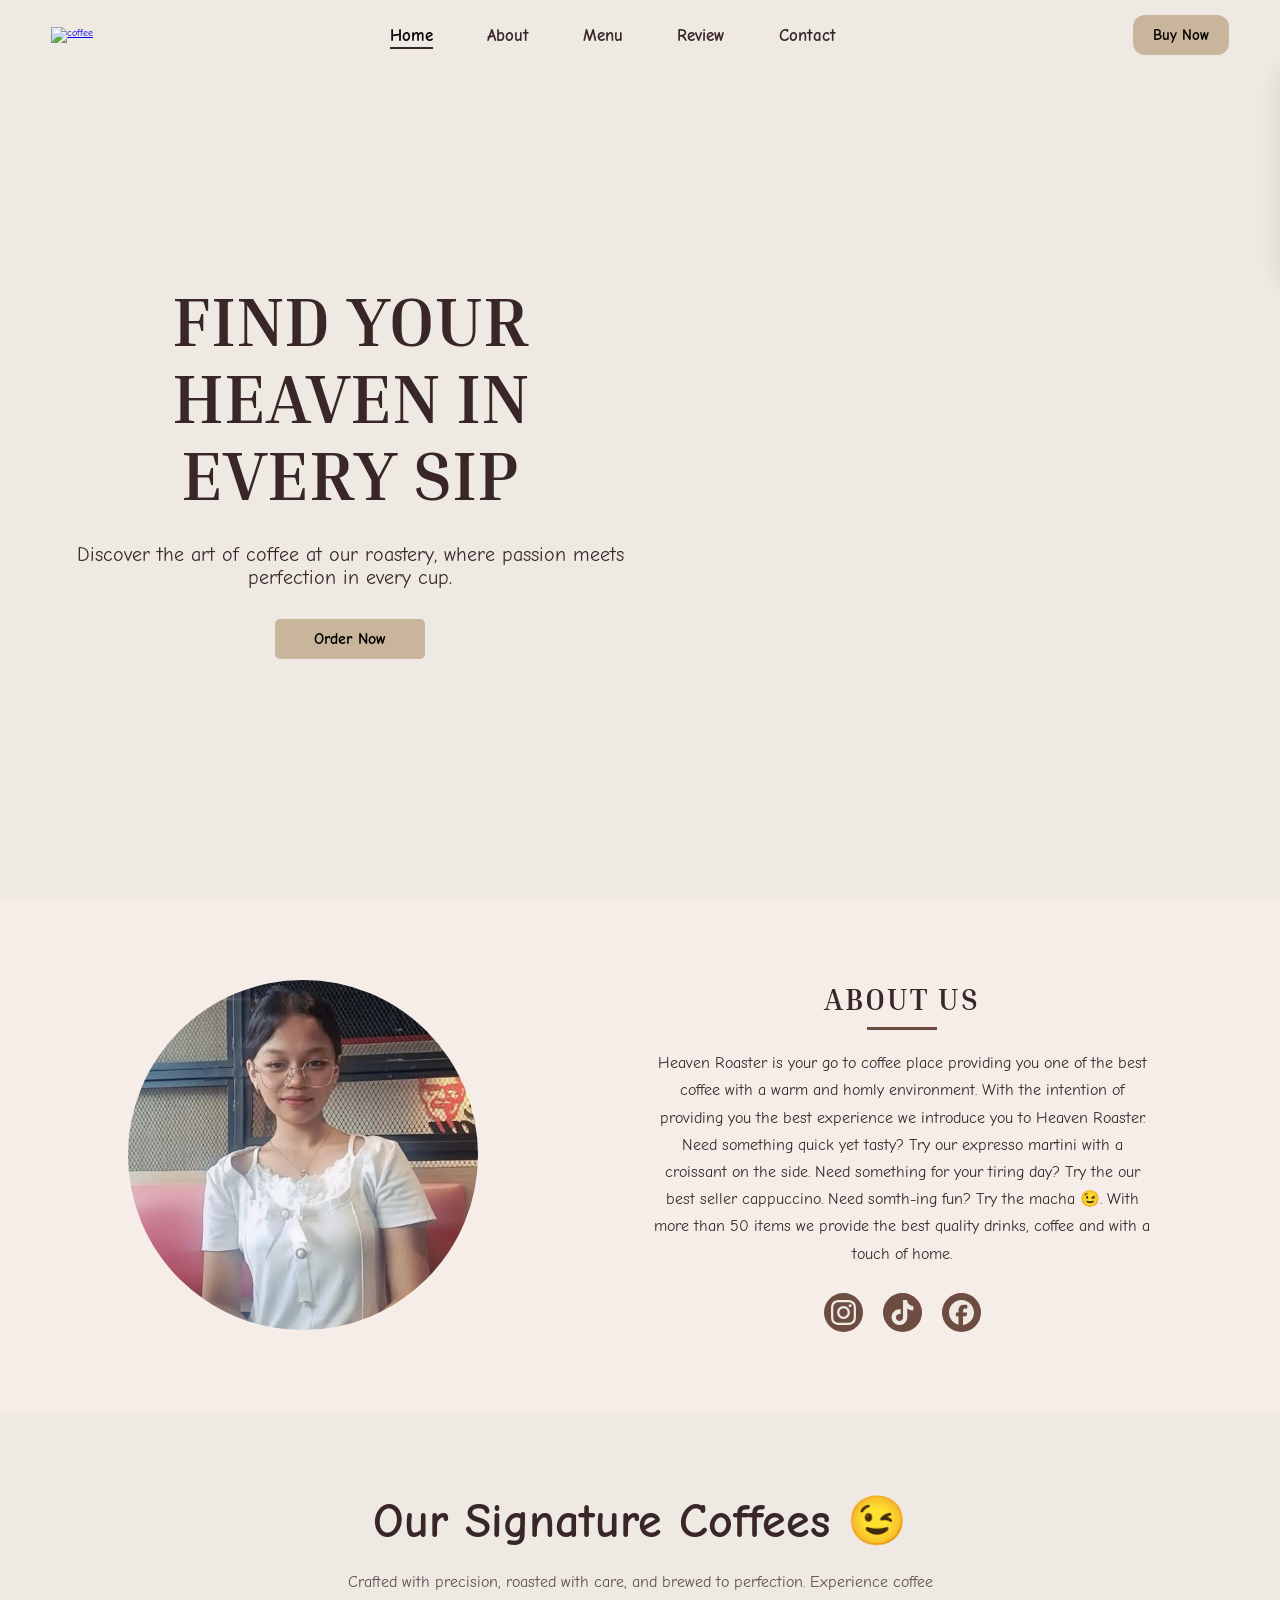
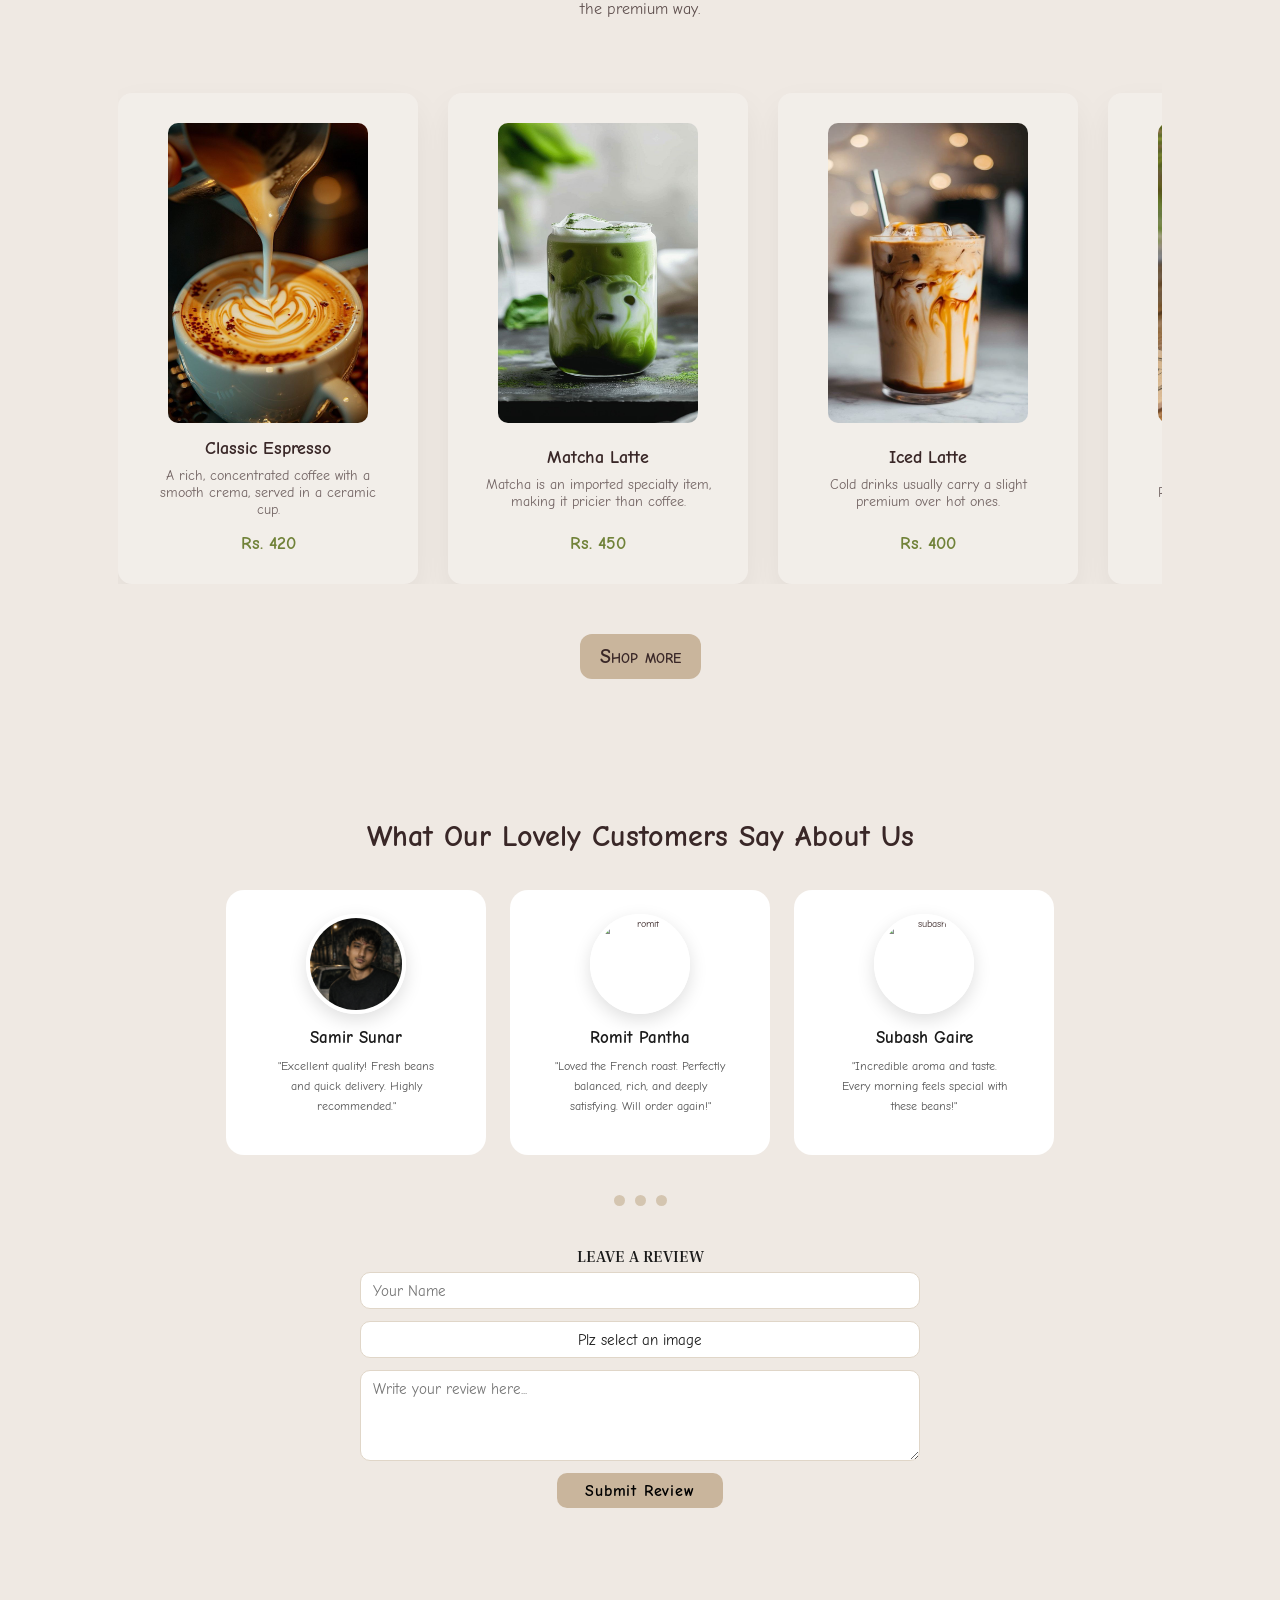
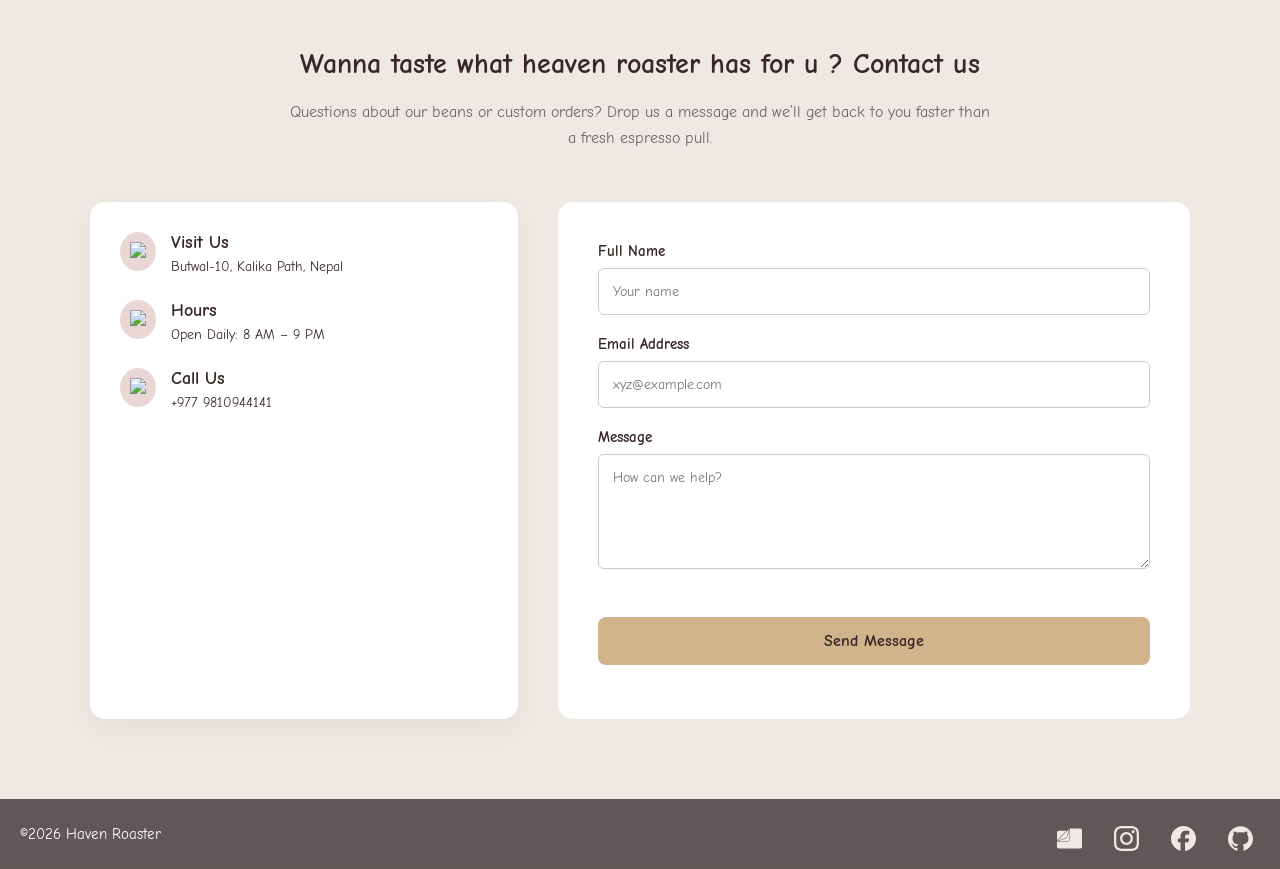
==== commit c5592927: "change btn in the menu navbar and add a git push#" ====
--- a/index.html
+++ b/index.html
@@ -3,50 +3,27 @@
   <head>
     <meta charset="UTF-8" />
     <meta name="viewport" content="width=device-width, initial-scale=1.0" />
-    <meta
-      name="description"
-      content="Heaven Roaster - Discover the art of coffee at our roastery."
-    />
+    <meta name="description" content="Heaven Roaster - Discover the art of coffee at our roastery." />
     <title>Heaven Roaster</title>
     <link rel="icon" href="./assects/logo.png" type="image/x-icon" />
     <link rel="stylesheet" href="style.css" />
+    <link rel="stylesheet" href="Navbar.css" />
     <link rel="preconnect" href="https://fonts.googleapis.com" />
     <link rel="preconnect" href="https://fonts.gstatic.com" crossorigin />
-    <link
-      href="https://fonts.googleapis.com/css2?family=Comic+Neue:ital,wght@0,300;0,400;0,700;1,300;1,400;1,700&display=swap"
-      rel="stylesheet"
-    />
+    <link href="https://fonts.googleapis.com/css2?family=Comic+Neue:ital,wght@0,300;0,400;0,700;1,300;1,400;1,700&display=swap" rel="stylesheet" />
     <link rel="preconnect" href="https://fonts.googleapis.com" />
     <link rel="preconnect" href="https://fonts.gstatic.com" crossorigin />
-    <link
-      href="https://fonts.googleapis.com/css2?family=Inria+Serif:ital,wght@0,300;0,400;0,700;1,300;1,400;1,700&display=swap"
-      rel="stylesheet"
-    />
-    <link
-      href="https://cdn.jsdelivr.net/npm/remixicon@4.9.0/fonts/remixicon.css"
-      rel="stylesheet"
-    />
+    <link href="https://fonts.googleapis.com/css2?family=Inria+Serif:ital,wght@0,300;0,400;0,700;1,300;1,400;1,700&display=swap" rel="stylesheet" />
+    <link href="https://cdn.jsdelivr.net/npm/remixicon@4.9.0/fonts/remixicon.css" rel="stylesheet" />
   </head>
   <body>
     <header>
       <nav class="nav-bar">
         <a href="#section-1">
-          <img
-            loading="lazy"
-            src="./assects/logobackgroundremove.png"
-            alt="coffee"
-            width="150px"
-            height="100px"
-            class="logo"
-          />
+          <img loading="lazy" src="./assects/logobackgroundremove.png" alt="coffee" width="150px" height="100px" class="logo" />
         </a>
         <div class="nav-items">
-          <img
-            loading="lazy"
-            src="./assects/close.png"
-            width="20px"
-            class="close"
-          />
+          <img loading="lazy" src="./assects/close.png" width="20px" class="close" />
           <ul class="nav-item">
             <li><a href="#section-1" class="nav-link">Home</a></li>
             <li><a href="#section-2" class="nav-link">About</a></li>
@@ -57,13 +34,7 @@
         </div>
 
         <img loading="lazy" src="./assects/more.png" width="20px" class="ham" />
-        <img
-          loading="lazy"
-          src="assects/profile_picture.jpg"
-          width="50px"
-          height="50px"
-          class="nav-userprofile"
-        />
+        <img loading="lazy" src="assects/profile_picture.jpg" width="50px" height="50px" class="nav-userprofile" />
         <button class="book-now">Buy Now</button>
       </nav>
     </header>
@@ -71,29 +42,17 @@
       <section class="Hero" id="section-1">
         <div class="text">
           <h1 class="hero-text">FIND YOUR HEAVEN IN EVERY SIP</h1>
-          <span class="sub-text">
-            Discover the art of coffee at our roastery, where passion meets
-            perfection in every cup.
-          </span>
+          <span class="sub-text"> Discover the art of coffee at our roastery, where passion meets perfection in every cup. </span>
           <button class="shop-now">Order Now</button>
         </div>
         <div class="images">
-          <img
-            loading="lazy"
-            class="image"
-            src="./assects/signature...-removebg-preview.png"
-            alt=""
-          />
+          <img loading="lazy" class="image" src="./assects/signature...-removebg-preview.png" alt="" />
         </div>
       </section>
       <section class="About" id="section-2">
         <div class="about-container">
           <div class="about-image">
-            <img
-              loading="lazy"
-              src="assects/ceo.jpg"
-              alt="People enjoying coffee"
-            />
+            <img loading="lazy" src="assects/ceo.jpg" alt="People enjoying coffee" />
           </div>
 
           <div class="about-content">
@@ -101,48 +60,22 @@
             <span class="underline"></span>
 
             <p>
-              Heaven Roaster is your go to coffee place providing you one of the
-              best coffee with a warm and homly environment. With the intention
-              of providing you the best experience we introduce you to Heaven
-              Roaster. Need something quick yet tasty? Try our expresso martini
-              with a croissant on the side. Need something for your tiring day?
-              Try the our best seller cappuccino. Need somth-ing fun? Try the
-              macha 😉. With more than 50 items we provide the best quality
-              drinks, coffee and with a touch of home.
+              Heaven Roaster is your go to coffee place providing you one of the best coffee with a warm and homly environment. With the intention of providing you the best experience we introduce you
+              to Heaven Roaster. Need something quick yet tasty? Try our expresso martini with a croissant on the side. Need something for your tiring day? Try the our best seller cappuccino. Need
+              somth-ing fun? Try the macha 😉. With more than 50 items we provide the best quality drinks, coffee and with a touch of home.
             </p>
 
             <div class="social-icons">
-              <a
-                class="social-tag"
-                href="https://www.instagram.com/_http.suni/"
-                target="_blank"
-                style="--svg-color: #fd1d1d"
-                data-tooltip="Instagram"
-              >
-                <svg
-                  class="social-svg"
-                  role="img"
-                  viewBox="0 0 24 24"
-                  xmlns="http://www.w3.org/2000/svg"
-                >
+              <a class="social-tag" href="https://www.instagram.com/_http.suni/" target="_blank" style="--svg-color: #fd1d1d" data-tooltip="Instagram">
+                <svg class="social-svg" role="img" viewBox="0 0 24 24" xmlns="http://www.w3.org/2000/svg">
                   <title>Instagram</title>
                   <path
                     d="M7.0301.084c-1.2768.0602-2.1487.264-2.911.5634-.7888.3075-1.4575.72-2.1228 1.3877-.6652.6677-1.075 1.3368-1.3802 2.127-.2954.7638-.4956 1.6365-.552 2.914-.0564 1.2775-.0689 1.6882-.0626 4.947.0062 3.2586.0206 3.6671.0825 4.9473.061 1.2765.264 2.1482.5635 2.9107.308.7889.72 1.4573 1.388 2.1228.6679.6655 1.3365 1.0743 2.1285 1.38.7632.295 1.6361.4961 2.9134.552 1.2773.056 1.6884.069 4.9462.0627 3.2578-.0062 3.668-.0207 4.9478-.0814 1.28-.0607 2.147-.2652 2.9098-.5633.7889-.3086 1.4578-.72 2.1228-1.3881.665-.6682 1.0745-1.3378 1.3795-2.1284.2957-.7632.4966-1.636.552-2.9124.056-1.2809.0692-1.6898.063-4.948-.0063-3.2583-.021-3.6668-.0817-4.9465-.0607-1.2797-.264-2.1487-.5633-2.9117-.3084-.7889-.72-1.4568-1.3876-2.1228C21.2982 1.33 20.628.9208 19.8378.6165 19.074.321 18.2017.1197 16.9244.0645 15.6471.0093 15.236-.005 11.977.0014 8.718.0076 8.31.0215 7.0301.0839m.1402 21.6932c-1.17-.0509-1.8053-.2453-2.2287-.408-.5606-.216-.96-.4771-1.3819-.895-.422-.4178-.6811-.8186-.9-1.378-.1644-.4234-.3624-1.058-.4171-2.228-.0595-1.2645-.072-1.6442-.079-4.848-.007-3.2037.0053-3.583.0607-4.848.05-1.169.2456-1.805.408-2.2282.216-.5613.4762-.96.895-1.3816.4188-.4217.8184-.6814 1.3783-.9003.423-.1651 1.0575-.3614 2.227-.4171 1.2655-.06 1.6447-.072 4.848-.079 3.2033-.007 3.5835.005 4.8495.0608 1.169.0508 1.8053.2445 2.228.408.5608.216.96.4754 1.3816.895.4217.4194.6816.8176.9005 1.3787.1653.4217.3617 1.056.4169 2.2263.0602 1.2655.0739 1.645.0796 4.848.0058 3.203-.0055 3.5834-.061 4.848-.051 1.17-.245 1.8055-.408 2.2294-.216.5604-.4763.96-.8954 1.3814-.419.4215-.8181.6811-1.3783.9-.4224.1649-1.0577.3617-2.2262.4174-1.2656.0595-1.6448.072-4.8493.079-3.2045.007-3.5825-.006-4.848-.0608M16.953 5.5864A1.44 1.44 0 1 0 18.39 4.144a1.44 1.44 0 0 0-1.437 1.4424M5.8385 12.012c.0067 3.4032 2.7706 6.1557 6.173 6.1493 3.4026-.0065 6.157-2.7701 6.1506-6.1733-.0065-3.4032-2.771-6.1565-6.174-6.1498-3.403.0067-6.156 2.771-6.1496 6.1738M8 12.0077a4 4 0 1 1 4.008 3.9921A3.9996 3.9996 0 0 1 8 12.0077"
                   />
                 </svg>
               </a>
-              <a
-                class="social-tag"
-                href="https://www.tiktok.com/@romitpantha"
-                target="_blank"
-                style="--svg-color: black"
-                data-tooltip="TikTok"
-              >
-                <svg
-                  role="img"
-                  viewBox="0 0 24 24"
-                  xmlns="http://www.w3.org/2000/svg"
-                >
+              <a class="social-tag" href="https://www.tiktok.com/@romitpantha" target="_blank" style="--svg-color: black" data-tooltip="TikTok">
+                <svg role="img" viewBox="0 0 24 24" xmlns="http://www.w3.org/2000/svg">
                   <title>TikTok</title>
                   <path
                     d="M12.525.02c1.31-.02 2.61-.01 3.91-.02.08 1.53.63 3.09 1.75 4.17 1.12 1.11 2.7 1.62 4.24 1.79v4.03c-1.44-.05-2.89-.35-4.2-.97-.57-.26-1.1-.59-1.62-.93-.01 2.92.01 5.84-.02 8.75-.08 1.4-.54 2.79-1.35 3.94-1.31 1.92-3.58 3.17-5.91 3.21-1.43.08-2.86-.31-4.08-1.03-2.02-1.19-3.44-3.37-3.65-5.71-.02-.5-.03-1-.01-1.49.18-1.9 1.12-3.72 2.58-4.96 1.66-1.44 3.98-2.13 6.15-1.72.02 1.48-.04 2.96-.04 4.44-.99-.32-2.15-.23-3.02.37-.63.41-1.11 1.04-1.36 1.75-.21.51-.15 1.07-.14 1.61.24 1.64 1.82 3.02 3.5 2.87 1.12-.01 2.19-.66 2.77-1.61.19-.33.4-.67.41-1.06.1-1.79.06-3.57.07-5.36.01-4.03-.01-8.05.02-12.07z"
@@ -150,19 +83,8 @@
                 </svg>
               </a>
 
-              <a
-                class="social-tag"
-                href="https://www.facebook.com/romit.pantha/"
-                target="_blank"
-                style="--svg-color: #1877f2"
-                data-tooltip="Facebook"
-              >
-                <svg
-                  class="social-svg"
-                  role="img"
-                  viewBox="0 0 24 24"
-                  xmlns="http://www.w3.org/2000/svg"
-                >
+              <a class="social-tag" href="https://www.facebook.com/romit.pantha/" target="_blank" style="--svg-color: #1877f2" data-tooltip="Facebook">
+                <svg class="social-svg" role="img" viewBox="0 0 24 24" xmlns="http://www.w3.org/2000/svg">
                   <title>Facebook</title>
                   <path
                     d="M9.101 23.691v-7.98H6.627v-3.667h2.474v-1.58c0-4.085 1.848-5.978 5.858-5.978.401 0 .955.042 1.468.103a8.68 8.68 0 0 1 1.141.195v3.325a8.623 8.623 0 0 0-.653-.036 26.805 26.805 0 0 0-.733-.009c-.707 0-1.259.096-1.675.309a1.686 1.686 0 0 0-.679.622c-.258.42-.374.995-.374 1.752v1.297h3.919l-.386 2.103-.287 1.564h-3.246v8.245C19.396 23.238 24 18.179 24 12.044c0-6.627-5.373-12-12-12s-12 5.373-12 12c0 5.628 3.874 10.35 9.101 11.647Z"
@@ -176,52 +98,28 @@
       <section class="menu-section" id="section-3">
         <header class="menu-header">
           <h2>Our Signature Coffees 😉</h2>
-          <p>
-            Crafted with precision, roasted with care, and brewed to perfection.
-            Experience coffee the premium way.
-          </p>
+          <p>Crafted with precision, roasted with care, and brewed to perfection. Experience coffee the premium way.</p>
         </header>
         <div class="menu-carousel">
           <div class="menu-flex">
             <article class="menu-card">
-              <img
-                loading="lazy"
-                src="./assects/classic_expresso.jpg"
-                alt=""
-                class="Menu-photo"
-              />
+              <img loading="lazy" src="./assects/classic_expresso.jpg" alt="" class="Menu-photo" />
               <div class="menu-info">
                 <h3>Classic Espresso</h3>
-                <p>
-                  A rich, concentrated coffee with a smooth crema, served in a
-                  ceramic cup.
-                </p>
+                <p>A rich, concentrated coffee with a smooth crema, served in a ceramic cup.</p>
               </div>
               <span class="price">Rs. 420</span>
             </article>
             <article class="menu-card">
-              <img
-                loading="lazy"
-                src="./assects/match_lattte.jpg"
-                alt=""
-                class="Menu-photo"
-              />
+              <img loading="lazy" src="./assects/match_lattte.jpg" alt="" class="Menu-photo" />
               <div class="menu-info">
                 <h3>Matcha Latte</h3>
-                <p>
-                  Matcha is an imported specialty item, making it pricier than
-                  coffee.
-                </p>
+                <p>Matcha is an imported specialty item, making it pricier than coffee.</p>
               </div>
               <span class="price">Rs. 450</span>
             </article>
             <article class="menu-card">
-              <img
-                loading="lazy"
-                src="./assects/iced_latte.jpg"
-                alt=""
-                class="Menu-photo"
-              />
+              <img loading="lazy" src="./assects/iced_latte.jpg" alt="" class="Menu-photo" />
               <div class="menu-info">
                 <h3>Iced Latte</h3>
                 <p>Cold drinks usually carry a slight premium over hot ones.</p>
@@ -229,12 +127,7 @@
               <span class="price">Rs. 400</span>
             </article>
             <article class="menu-card">
-              <img
-                loading="lazy"
-                src="./assects/nitrro.png"
-                alt=""
-                class="Menu-photo"
-              />
+              <img loading="lazy" src="./assects/nitrro.png" alt="" class="Menu-photo" />
               <div class="menu-info">
                 <h3>Nitro Cold Brew</h3>
                 <p>Rich, bold and perfectly balanced.</p>
@@ -242,61 +135,33 @@
               <span class="price">Rs. 500</span>
             </article>
             <article class="menu-card">
-              <img
-                loading="lazy"
-                src="./assects/Hazelnut_Latte.jpg"
-                alt=""
-                class="Menu-photo"
-              />
+              <img loading="lazy" src="./assects/Hazelnut_Latte.jpg" alt="" class="Menu-photo" />
               <div class="menu-info">
                 <h3>Hazelnut Latte</h3>
-                <p>
-                  A creamy and indulgent coffee drink with a hint of hazelnut.
-                </p>
+                <p>A creamy and indulgent coffee drink with a hint of hazelnut.</p>
               </div>
               <span class="price">Rs. 520</span>
             </article>
           </div>
           <div aria-hidden="true" class="menu-flex">
             <article class="menu-card">
-              <img
-                loading="lazy"
-                src="./assects/classic_expresso.jpg"
-                alt=""
-                class="Menu-photo"
-              />
+              <img loading="lazy" src="./assects/classic_expresso.jpg" alt="" class="Menu-photo" />
               <div class="menu-info">
                 <h3>Classic Espresso</h3>
-                <p>
-                  A rich, concentrated coffee with a smooth crema, served in a
-                  ceramic cup.
-                </p>
+                <p>A rich, concentrated coffee with a smooth crema, served in a ceramic cup.</p>
               </div>
               <span class="price">Rs. 420</span>
             </article>
             <article class="menu-card">
-              <img
-                loading="lazy"
-                src="./assects/match_lattte.jpg"
-                alt=""
-                class="Menu-photo"
-              />
+              <img loading="lazy" src="./assects/match_lattte.jpg" alt="" class="Menu-photo" />
               <div class="menu-info">
                 <h3>Matcha Latte</h3>
-                <p>
-                  Matcha is an imported specialty item, making it pricier than
-                  coffee.
-                </p>
+                <p>Matcha is an imported specialty item, making it pricier than coffee.</p>
               </div>
               <span class="price">Rs. 450</span>
             </article>
             <article class="menu-card">
-              <img
-                loading="lazy"
-                src="./assects/iced_latte.jpg"
-                alt=""
-                class="Menu-photo"
-              />
+              <img loading="lazy" src="./assects/iced_latte.jpg" alt="" class="Menu-photo" />
               <div class="menu-info">
                 <h3>Iced Latte</h3>
                 <p>Cold drinks usually carry a slight premium over hot ones.</p>
@@ -304,12 +169,7 @@
               <span class="price">Rs. 400</span>
             </article>
             <article class="menu-card">
-              <img
-                loading="lazy"
-                src="./assects/nitrro.png"
-                alt=""
-                class="Menu-photo"
-              />
+              <img loading="lazy" src="./assects/nitrro.png" alt="" class="Menu-photo" />
               <div class="menu-info">
                 <h3>Nitro Cold Brew</h3>
                 <p>Rich, bold and perfectly balanced.</p>
@@ -317,17 +177,10 @@
               <span class="price">Rs. 500</span>
             </article>
             <article class="menu-card">
-              <img
-                loading="lazy"
-                src="./assects/Hazelnut_Latte.jpg"
-                alt=""
-                class="Menu-photo"
-              />
+              <img loading="lazy" src="./assects/Hazelnut_Latte.jpg" alt="" class="Menu-photo" />
               <div class="menu-info">
                 <h3>Hazelnut Latte</h3>
-                <p>
-                  A creamy and indulgent coffee drink with a hint of hazelnut.
-                </p>
+                <p>A creamy and indulgent coffee drink with a hint of hazelnut.</p>
               </div>
               <span class="price">Rs. 320</span>
             </article>
@@ -342,43 +195,19 @@
         <div class="carousel-wrapper">
           <div class="carousel-track">
             <article class="review-card">
-              <img
-                loading="lazy"
-                src="./assects/samir.png"
-                alt="Samir_photo"
-                class="review-photo"
-              />
+              <img loading="lazy" src="./assects/samir.png" alt="Samir_photo" class="review-photo" />
               <p class="review-name">Samir Sunar</p>
-              <p class="review-comment">
-                "Excellent quality! Fresh beans and quick delivery. Highly
-                recommended."
-              </p>
+              <p class="review-comment">"Excellent quality! Fresh beans and quick delivery. Highly recommended."</p>
             </article>
             <article class="review-card">
-              <img
-                loading="lazy"
-                src="./assects/romit.png"
-                alt="romit"
-                class="review-photo"
-              />
+              <img loading="lazy" src="./assects/romit.png" alt="romit" class="review-photo" />
               <p class="review-name">Romit Pantha</p>
-              <p class="review-comment">
-                "Loved the French roast. Perfectly balanced, rich, and deeply
-                satisfying. Will order again!"
-              </p>
+              <p class="review-comment">"Loved the French roast. Perfectly balanced, rich, and deeply satisfying. Will order again!"</p>
             </article>
             <article class="review-card">
-              <img
-                loading="lazy"
-                src="./assects/subash.png"
-                alt="subash"
-                class="review-photo"
-              />
+              <img loading="lazy" src="./assects/subash.png" alt="subash" class="review-photo" />
               <p class="review-name">Subash Gaire</p>
-              <p class="review-comment">
-                "Incredible aroma and taste. Every morning feels special with
-                these beans!"
-              </p>
+              <p class="review-comment">"Incredible aroma and taste. Every morning feels special with these beans!"</p>
             </article>
           </div>
         </div>
@@ -392,21 +221,9 @@
         <div class="review-form-wrapper">
           <h3 class="review-form-title">Leave a Review</h3>
           <form class="review-form">
-            <input
-              type="text"
-              class="form-input"
-              name="name"
-              placeholder="Your Name"
-              required
-            /><label for="file" class="form-input1">Plz select an image</label>
+            <input type="text" class="form-input" name="name" placeholder="Your Name" required /><label for="file" class="form-input1">Plz select an image</label>
             <input type="file" name="img" id="file" hidden required />
-            <textarea
-              class="form-textarea"
-              placeholder="Write your review here..."
-              rows="4"
-              name="review"
-              required
-            ></textarea>
+            <textarea class="form-textarea" placeholder="Write your review here..." rows="4" name="review" required></textarea>
 
             <button type="submit" class="form-submit">Submit Review</button>
           </form>
@@ -415,37 +232,28 @@
 
       <section class="contact" id="section-5">
         <div class="contact-header">
-          <h2>Let’s Get You Something Great😉</h2>
-          <p>
-            Questions about our beans or custom orders? Drop us a message and
-            we’ll get back to you faster than a fresh espresso pull.
-          </p>
+          <h2>Wanna taste what heaven roaster has for u ? Contact us</h2>
+          <p>Questions about our beans or custom orders? Drop us a message and we’ll get back to you faster than a fresh espresso pull.</p>
         </div>
 
         <div class="contact-wrapper">
           <div class="contact-info-card">
             <div class="info-item">
-              <span class="icon"
-                ><img src="assects/maps-and-flags.png" class="info-icon"
-              /></span>
+              <span class="icon"><img src="assects/maps-and-flags.png" class="info-icon" /></span>
               <div>
                 <h3>Visit Us</h3>
                 <p>Butwal-10, Kalika Path, Nepal</p>
               </div>
             </div>
             <div class="info-item">
-              <span class="icon"
-                ><img src="assects/clock.png" class="info-icon"
-              /></span>
+              <span class="icon"><img src="assects/clock.png" class="info-icon" /></span>
               <div>
                 <h3>Hours</h3>
                 <p>Open Daily: 8 AM – 9 PM</p>
               </div>
             </div>
             <div class="info-item">
-              <span class="icon"
-                ><img src="assects/smartphone.png" class="info-icon"
-              /></span>
+              <span class="icon"><img src="assects/smartphone.png" class="info-icon" /></span>
               <div>
                 <h3>Call Us</h3>
                 <p>+977 9810944141</p>
@@ -465,49 +273,23 @@
           </div>
           <div class="contact-form-container">
             <form id="contact-form">
-              <input
-                type="hidden"
-                name="access_key"
-                value="9f3f69a7-5bb5-4e6f-a294-eca3a9c56efd"
-              />
-              <input
-                type="hidden"
-                name="subject"
-                value="New message from Heaven Roaster"
-              />
+              <input type="hidden" name="access_key" value="9f3f69a7-5bb5-4e6f-a294-eca3a9c56efd" />
+              <input type="hidden" name="subject" value="New message from Heaven Roaster" />
               <input type="checkbox" name="botcheck" style="display: none" />
 
               <div class="input-group">
                 <label for="contact-name">Full Name</label>
-                <input
-                  type="text"
-                  id="contact-name"
-                  name="name"
-                  placeholder="Your name"
-                  required
-                />
+                <input type="text" id="contact-name" name="name" placeholder="Your name" required />
               </div>
 
               <div class="input-group">
                 <label for="contact-email">Email Address</label>
-                <input
-                  type="email"
-                  id="contact-email"
-                  name="email"
-                  placeholder="xyz@example.com"
-                  required
-                />
+                <input type="email" id="contact-email" name="email" placeholder="xyz@example.com" required />
               </div>
 
               <div class="input-group">
                 <label for="contact-message">Message</label>
-                <textarea
-                  id="contact-message"
-                  name="message"
-                  placeholder="How can we help?"
-                  rows="5"
-                  required
-                ></textarea>
+                <textarea id="contact-message" name="message" placeholder="How can we help?" rows="5" required></textarea>
               </div>
 
               <div id="contact-result" class="form-feedback"></div>
@@ -519,31 +301,14 @@
       </section>
     </main>
 
-    <div
-      class="scroll-to-top"
-      role="button"
-      tabindex="0"
-      aria-label="Scroll to top"
-    >
+    <div class="scroll-to-top" role="button" tabindex="0" aria-label="Scroll to top">
       <img loading="lazy" src="./assects/up-arrow.png" alt="" />
     </div>
     <footer>
       <p class="upto-date"></p>
       <div class="social-media">
-        <a
-          href="assects/Xitiz_Cv.pdf"
-          target="_blank"
-          aria-label="View CV"
-          class="social-tag"
-          style="--svg-color: black"
-          data-tooltip="Download CV"
-          download="Xitiz_CV.pdf"
-        >
-          <svg
-            role="img"
-            viewBox="0 0 24 24"
-            xmlns="http://www.w3.org/2000/svg"
-          >
+        <a href="assects/Xitiz_Cv.pdf" target="_blank" aria-label="View CV" class="social-tag" style="--svg-color: black" data-tooltip="Download CV" download="Xitiz_CV.pdf">
+          <svg role="img" viewBox="0 0 24 24" xmlns="http://www.w3.org/2000/svg">
             <title>Files</title>
             <path
               d="M12.367 2.453a.822.822 0 0 0-.576.238L.241 14.213a.822.822 0 0 0-.241.584v.066c0-.323.209-.608.516-.709l7.275-2.318a2.437 2.437 0 0 0 1.584-1.592l2.318-7.267a.757.757 0 0 1 .719-.524zM0 14.863v5.047c0 .904.733 1.637 1.637 1.637h20.726c.904 0 1.637-.733 1.637-1.637V4.09c0-.904-.733-1.637-1.637-1.637h-9.951v.5l.088 9.861c.01 1.175-.962 2.14-2.137 2.14L0 14.862zM12 3.66l-2.148 6.735v.001a2.94 2.94 0 0 1-1.909 1.916l-6.716 2.141h9.136c.905 0 1.638-.734 1.637-1.639zm-10.363.975c-.905 0-1.638.734-1.637 1.638v7.473l9.135-9.111Z"
@@ -551,54 +316,24 @@
           </svg>
         </a>
 
-        <a
-          class="social-tag"
-          href="https://www.instagram.com/kshitizbudhamagar/"
-          target="_blank"
-          style="--svg-color: #fd1d1d"
-          data-tooltip="Instagram"
-        >
-          <svg
-            role="img"
-            viewBox="0 0 24 24"
-            xmlns="http://www.w3.org/2000/svg"
-          >
+        <a class="social-tag" href="https://www.instagram.com/kshitizbudhamagar/" target="_blank" style="--svg-color: #fd1d1d" data-tooltip="Instagram">
+          <svg role="img" viewBox="0 0 24 24" xmlns="http://www.w3.org/2000/svg">
             <title>Instagram</title>
             <path
               d="M7.0301.084c-1.2768.0602-2.1487.264-2.911.5634-.7888.3075-1.4575.72-2.1228 1.3877-.6652.6677-1.075 1.3368-1.3802 2.127-.2954.7638-.4956 1.6365-.552 2.914-.0564 1.2775-.0689 1.6882-.0626 4.947.0062 3.2586.0206 3.6671.0825 4.9473.061 1.2765.264 2.1482.5635 2.9107.308.7889.72 1.4573 1.388 2.1228.6679.6655 1.3365 1.0743 2.1285 1.38.7632.295 1.6361.4961 2.9134.552 1.2773.056 1.6884.069 4.9462.0627 3.2578-.0062 3.668-.0207 4.9478-.0814 1.28-.0607 2.147-.2652 2.9098-.5633.7889-.3086 1.4578-.72 2.1228-1.3881.665-.6682 1.0745-1.3378 1.3795-2.1284.2957-.7632.4966-1.636.552-2.9124.056-1.2809.0692-1.6898.063-4.948-.0063-3.2583-.021-3.6668-.0817-4.9465-.0607-1.2797-.264-2.1487-.5633-2.9117-.3084-.7889-.72-1.4568-1.3876-2.1228C21.2982 1.33 20.628.9208 19.8378.6165 19.074.321 18.2017.1197 16.9244.0645 15.6471.0093 15.236-.005 11.977.0014 8.718.0076 8.31.0215 7.0301.0839m.1402 21.6932c-1.17-.0509-1.8053-.2453-2.2287-.408-.5606-.216-.96-.4771-1.3819-.895-.422-.4178-.6811-.8186-.9-1.378-.1644-.4234-.3624-1.058-.4171-2.228-.0595-1.2645-.072-1.6442-.079-4.848-.007-3.2037.0053-3.583.0607-4.848.05-1.169.2456-1.805.408-2.2282.216-.5613.4762-.96.895-1.3816.4188-.4217.8184-.6814 1.3783-.9003.423-.1651 1.0575-.3614 2.227-.4171 1.2655-.06 1.6447-.072 4.848-.079 3.2033-.007 3.5835.005 4.8495.0608 1.169.0508 1.8053.2445 2.228.408.5608.216.96.4754 1.3816.895.4217.4194.6816.8176.9005 1.3787.1653.4217.3617 1.056.4169 2.2263.0602 1.2655.0739 1.645.0796 4.848.0058 3.203-.0055 3.5834-.061 4.848-.051 1.17-.245 1.8055-.408 2.2294-.216.5604-.4763.96-.8954 1.3814-.419.4215-.8181.6811-1.3783.9-.4224.1649-1.0577.3617-2.2262.4174-1.2656.0595-1.6448.072-4.8493.079-3.2045.007-3.5825-.006-4.848-.0608M16.953 5.5864A1.44 1.44 0 1 0 18.39 4.144a1.44 1.44 0 0 0-1.437 1.4424M5.8385 12.012c.0067 3.4032 2.7706 6.1557 6.173 6.1493 3.4026-.0065 6.157-2.7701 6.1506-6.1733-.0065-3.4032-2.771-6.1565-6.174-6.1498-3.403.0067-6.156 2.771-6.1496 6.1738M8 12.0077a4 4 0 1 1 4.008 3.9921A3.9996 3.9996 0 0 1 8 12.0077"
             />
           </svg>
         </a>
-        <a
-          class="social-tag"
-          href="https://www.facebook.com/kshitiz.budha.magar.2025/"
-          target="_blank"
-          style="--svg-color: #1877f2"
-          data-tooltip="Facebook"
-        >
-          <svg
-            role="img"
-            viewBox="0 0 24 24"
-            xmlns="http://www.w3.org/2000/svg"
-          >
+        <a class="social-tag" href="https://www.facebook.com/kshitiz.budha.magar.2025/" target="_blank" style="--svg-color: #1877f2" data-tooltip="Facebook">
+          <svg role="img" viewBox="0 0 24 24" xmlns="http://www.w3.org/2000/svg">
             <title>Facebook</title>
             <path
               d="M9.101 23.691v-7.98H6.627v-3.667h2.474v-1.58c0-4.085 1.848-5.978 5.858-5.978.401 0 .955.042 1.468.103a8.68 8.68 0 0 1 1.141.195v3.325a8.623 8.623 0 0 0-.653-.036 26.805 26.805 0 0 0-.733-.009c-.707 0-1.259.096-1.675.309a1.686 1.686 0 0 0-.679.622c-.258.42-.374.995-.374 1.752v1.297h3.919l-.386 2.103-.287 1.564h-3.246v8.245C19.396 23.238 24 18.179 24 12.044c0-6.627-5.373-12-12-12s-12 5.373-12 12c0 5.628 3.874 10.35 9.101 11.647Z"
             />
           </svg>
         </a>
-        <a
-          class="social-tag"
-          href="https://github.com/XItizmgr"
-          target="_blank"
-          style="--svg-color: #181717"
-          data-tooltip="GitHub"
-        >
-          <svg
-            role="img"
-            viewBox="0 0 24 24"
-            xmlns="http://www.w3.org/2000/svg"
-          >
+        <a class="social-tag" href="https://github.com/XItizmgr" target="_blank" style="--svg-color: #181717" data-tooltip="GitHub">
+          <svg role="img" viewBox="0 0 24 24" xmlns="http://www.w3.org/2000/svg">
             <title>GitHub</title>
             <path
               d="M12 .297c-6.63 0-12 5.373-12 12 0 5.303 3.438 9.8 8.205 11.385.6.113.82-.258.82-.577 0-.285-.01-1.04-.015-2.04-3.338.724-4.042-1.61-4.042-1.61C4.422 18.07 3.633 17.7 3.633 17.7c-1.087-.744.084-.729.084-.729 1.205.084 1.838 1.236 1.838 1.236 1.07 1.835 2.809 1.305 3.495.998.108-.776.417-1.305.76-1.605-2.665-.3-5.466-1.332-5.466-5.93 0-1.31.465-2.38 1.235-3.22-.135-.303-.54-1.523.105-3.176 0 0 1.005-.322 3.3 1.23.96-.267 1.98-.399 3-.405 1.02.006 2.04.138 3 .405 2.28-1.552 3.285-1.23 3.285-1.23.645 1.653.24 2.873.12 3.176.765.84 1.23 1.91 1.23 3.22 0 4.61-2.805 5.625-5.475 5.92.42.36.81 1.096.81 2.22 0 1.606-.015 2.896-.015 3.286 0 .315.21.69.825.57C20.565 22.092 24 17.592 24 12.297c0-6.627-5.373-12-12-12"
@@ -616,43 +351,22 @@
           <input type="file" id="pic_change" accept="image/*" hidden />
         </div>
 
-        <div id="user_profile_name"></div>
-
-        <button type="submit">Log Out</button>
+        <div id="user_profile_name">
+          <h2>Welcome <span id="user-display"></span></h2>
+          <p id="user-email-display"></p>
+        </div>
+
+        <button type="submit" class="logout">Log Out</button>
       </div>
       <div class="container">
         <div class="card">
           <h2 class="title">Registration</h2>
           <br />
           <form class="register-form">
-            <input
-              type="text"
-              placeholder="Enter your display name"
-              class="input"
-              id="user-name"
-              required
-            />
-            <input
-              type="email"
-              placeholder="Enter your email"
-              class="input"
-              id="email"
-              required
-            />
-            <input
-              type="password"
-              placeholder="Create password"
-              class="input"
-              id="password"
-              required
-            />
-            <input
-              type="password"
-              placeholder="Confirm password"
-              class="input"
-              id="confirm-password"
-              required
-            />
+            <input type="text" placeholder="Enter your display name" class="input" id="user-name" required />
+            <input type="email" placeholder="Enter your email" class="input" id="email" required />
+            <input type="password" placeholder="Create password" class="input" id="password" required />
+            <input type="password" placeholder="Confirm password" class="input" id="confirm-password" required />
 
             <label class="checkbox">
               <input type="checkbox" class="Checking" required />
@@ -669,12 +383,8 @@
           <h2 class="title">Login Form</h2>
           <br />
           <form class="register-form">
-            <input
-              type="text"
-              placeholder="Enter your email or User name "
-              class="login-input"
-            />
-            <input type="password" placeholder="password" class="login-input" />
+            <input type="text" placeholder="Enter your email or User name " class="login-username" />
+            <input type="password" placeholder="password" class="login-password" />
             <button type="submit" class="second-login">Login now</button>
           </form>
         </div>
@@ -682,5 +392,6 @@
       <div id="alert-container"></div>
     </div>
     <script type="module" src="script.js"></script>
+    <script src="Navbar.js"></script>
   </body>
 </html>
--- a/style.css
+++ b/style.css
@@ -27,77 +27,7 @@
   background-color: var(--primarybackground);
   color: var(--typography);
 }
-
-.nav-bar {
-  width: 100%;
-  height: 7rem;
-  display: flex;
-  position: fixed;
-  top: 0;
-  align-items: center;
-  justify-content: space-between;
-  padding: 0 clamp(2rem, 4vw, 6rem);
-  backdrop-filter: blur(10px);
-  background-color: var(--primarybackground);
-  z-index: 1000;
-}
-.nav-item {
-  display: flex;
-  list-style: none;
-  justify-content: space-evenly;
-  gap: 5.4rem;
-}
-
-.nav-item a {
-  color: var(--typography);
-  position: relative;
-  font-size: 1.7rem;
-  font-weight: 600;
-  transition: 0.3s ease;
-  text-decoration: none;
-}
-.nav-link.nav-active {
-  color: rgb(0, 0, 0);
-}
-.nav-item a::after {
-  content: "";
-  position: absolute;
-  width: 100%;
-  height: 2px;
-  background-color: var(--typography);
-  left: 0;
-  bottom: -4px;
-  transform: scaleX(0);
-  transform-origin: center;
-  transition: transform 0.3s ease;
-}
-.nav-item a:hover::after {
-  transform: scaleX(1);
-}
-.nav-link.nav-active::after {
-  transform: scaleX(1);
-}
-
-.nav-item a:hover {
-  color: black;
-  transition: all 0.3s ease;
-}
-.nav-bar button {
-  padding: 1.1rem 2rem;
-  border-radius: 12px;
-  color: var(--button-color);
-  background-color: var(--button-background);
-  border-style: none;
-  font-size: 1.5rem;
-  font-weight: bolder;
-  transition: transform 0.5s;
-  cursor: pointer;
-  &:hover {
-    transform: scale(1.05);
-  }
-}
 section {
-  /* min-height: 100vh; */
   scroll-margin-top: 7rem;
 }
 #section-1 {
@@ -275,31 +205,7 @@
 }
 
 /* mobile in about */
-@media (max-width: 768px) {
-  .about-container {
-    flex-direction: column;
-    text-align: center;
-  }
-
-  .about-image img {
-    width: 250px;
-    height: 250px;
-  }
-  .nav-item {
-    gap: 4rem;
-  }
-  .nav-item a {
-    font-size: medium;
-  }
-  .nav-bar button {
-    padding: 1rem 1.5rem;
-  }
-
-  .nav-bar .logo {
-    width: 10rem;
-    height: 7rem;
-  }
-}
+
 .container {
   display: none;
   position: fixed;
@@ -355,7 +261,7 @@
 }
 
 form .input,
-.login-input {
+.login-username,.login-password{
   width: 100%;
   padding: 1.4rem;
   margin-bottom: 1.5rem;
@@ -417,93 +323,6 @@
 button:hover {
   background: #b69f83;
 }
-
-.close,
-.ham {
-  display: none;
-}
-
-/* for mobile */
-
-@media (max-width: 426px) {
-  html {
-    font-size: 50%;
-  }
-  .card,
-  .second-card {
-    min-width: 32rem;
-  }
-
-  .right-sidelogo button {
-    width: 10rem;
-    height: 3rem;
-  }
-
-  .nav-bar .logo {
-    width: 10rem;
-    height: 7rem;
-  }
-  .text {
-    margin-top: 2rem;
-  }
-}
-
-@media (max-width: 660px) {
-  .nav-items {
-    position: fixed;
-    top: 0;
-    right: -26rem;
-    background-color: #aeaaaa;
-    backdrop-filter: blur(1rem);
-    height: 100vh;
-    width: 25rem;
-    transition: right 0.5s ease;
-    z-index: 1000;
-    box-shadow: -1rem 0 1rem rgba(0, 0, 0, 0.1);
-    align-items: flex-start;
-  }
-
-  .nav-items.active {
-    right: 0;
-  }
-  .nav-item {
-    flex-direction: column;
-    margin-top: 8rem;
-    width: 100%;
-  }
-
-  .nav-item li {
-    width: 100%;
-    text-align: center;
-  }
-
-  .nav-item li:hover {
-    background-color: #858181;
-  }
-
-  .nav-item a {
-    display: flex;
-    width: 100%;
-    height: 5rem;
-    justify-content: center;
-    align-items: center;
-  }
-
-  .ham {
-    display: block;
-    cursor: pointer;
-  }
-
-  .close {
-    display: block;
-    cursor: pointer;
-    position: absolute;
-    top: 2.5rem;
-    right: 2.5rem;
-    width: 2rem;
-  }
-}
-
 .menu-section {
   padding: 8rem clamp(2rem, 6vw, 6rem);
 }
@@ -957,9 +776,9 @@
 }
 
 .contact-header h2 {
-  font-size: 3rem;
-  color: var(--typography);
-  margin-bottom: 1.5rem;
+  font-size: 2.8rem;
+  color: var(--typography);
+  margin-bottom: 2rem;
 }
 
 .contact-header p {
@@ -1127,7 +946,7 @@
   margin-bottom: 1.5rem;
 }
 
-#user_profile_name h2 {
+#user_profile_name h2,#user_profile_name h2 span {
   font-family: "Inria Serif", serif;
   font-size: 1.5rem;
   font-weight: 700;
@@ -1135,7 +954,7 @@
   margin: 0 0 4px;
 }
 
-#user_profile_name span {
+#user_profile_name p {
   font-size: 1.1rem;
   color: rgba(57, 39, 39, 0.5);
 }
--- a/Navbar.css
+++ b/Navbar.css
@@ -0,0 +1,176 @@
+.nav-bar {
+  width: 100%;
+  height: 7rem;
+  display: flex;
+  position: fixed;
+  top: 0;
+  align-items: center;
+  justify-content: space-between;
+  padding: 0 clamp(2rem, 4vw, 6rem);
+  backdrop-filter: blur(10px);
+  background-color: var(--primarybackground);
+  z-index: 1000;
+}
+.nav-item {
+  display: flex;
+  list-style: none;
+  justify-content: space-evenly;
+  gap: 5.4rem;
+}
+
+.nav-item a {
+  color: var(--typography);
+  position: relative;
+  font-size: 1.7rem;
+  font-weight: 600;
+  transition: 0.3s ease;
+  text-decoration: none;
+}
+.nav-link.nav-active {
+  color: rgb(0, 0, 0);
+}
+.nav-item a::after {
+  content: "";
+  position: absolute;
+  width: 100%;
+  height: 2px;
+  background-color: var(--typography);
+  left: 0;
+  bottom: -4px;
+  transform: scaleX(0);
+  transform-origin: center;
+  transition: transform 0.3s ease;
+}
+.nav-item a:hover::after {
+  transform: scaleX(1);
+}
+.nav-link.nav-active::after {
+  transform: scaleX(1);
+}
+
+.nav-item a:hover {
+  color: black;
+  transition: all 0.3s ease;
+}
+.nav-bar .book-now{
+  text-decoration: none;
+  padding: 1.1rem 2rem;
+  border-radius: 12px;
+  color: var(--button-color);
+  background-color: var(--button-background);
+  border-style: none;
+  font-size: 1.5rem;
+  font-weight: bolder;
+  transition: transform 0.5s;
+  cursor: pointer;
+  &:hover {
+    transform: scale(1.05);
+  }
+}
+.close,
+.ham {
+  display: none;
+}
+@media (max-width: 768px) {
+  .about-container {
+    flex-direction: column;
+    text-align: center;
+  }
+
+  .about-image img {
+    width: 250px;
+    height: 250px;
+  }
+  .nav-item {
+    gap: 4rem;
+  }
+  .nav-item a {
+    font-size: medium;
+  }
+  .nav-bar button {
+    padding: 1rem 1.5rem;
+  }
+
+  .nav-bar .logo {
+    width: 10rem;
+    height: 7rem;
+  }
+}
+@media (max-width: 426px) {
+  html {
+    font-size: 50%;
+  }
+  .card,
+  .second-card {
+    min-width: 32rem;
+  }
+
+  .right-sidelogo button {
+    width: 10rem;
+    height: 3rem;
+  }
+
+  .nav-bar .logo {
+    width: 10rem;
+    height: 7rem;
+  }
+  .text {
+    margin-top: 2rem;
+  }
+}
+/* for mobile */
+@media (max-width: 660px) {
+  .nav-items {
+    position: fixed;
+    top: 0;
+    right: -26rem;
+    background-color: #aeaaaa;
+    backdrop-filter: blur(1rem);
+    height: 100vh;
+    width: 25rem;
+    transition: right 0.5s ease;
+    z-index: 1000;
+    box-shadow: -1rem 0 1rem rgba(0, 0, 0, 0.1);
+    align-items: flex-start;
+  }
+
+  .nav-items.active {
+    right: 0;
+  }
+  .nav-item {
+    flex-direction: column;
+    margin-top: 8rem;
+    width: 100%;
+  }
+
+  .nav-item li {
+    width: 100%;
+    text-align: center;
+  }
+
+  .nav-item li:hover {
+    background-color: #858181;
+  }
+
+  .nav-item a {
+    display: flex;
+    width: 100%;
+    height: 5rem;
+    justify-content: center;
+    align-items: center;
+  }
+
+  .ham {
+    display: block;
+    cursor: pointer;
+  }
+
+  .close {
+    display: block;
+    cursor: pointer;
+    position: absolute;
+    top: 2.5rem;
+    right: 2.5rem;
+    width: 2rem;
+  }
+}
